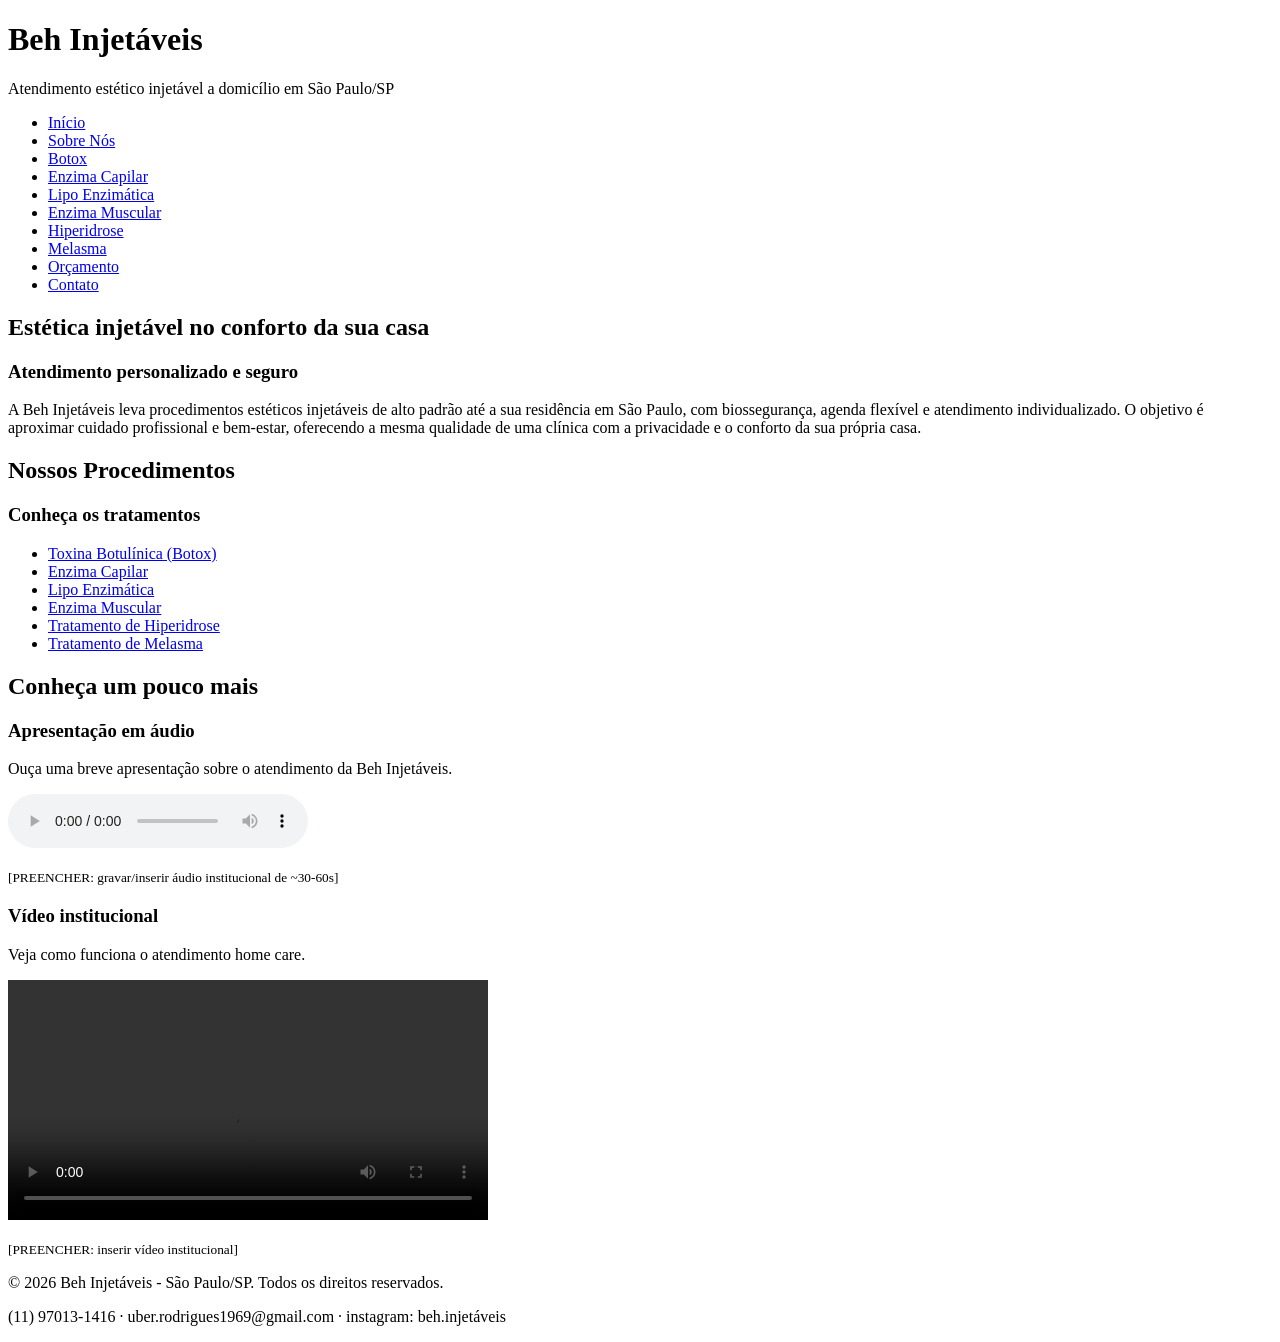
==== index.html @ a162ab9a "contatos, link github e alteração necessaria" ====
<!DOCTYPE html>
<html lang="pt-BR">
<head>
    <meta charset="UTF-8">
    <meta name="viewport" content="width=device-width, initial-scale=1.0">
    <title>Início - Beh Injetáveis</title>
</head>
<body>
    <header>
        <h1>Beh Injetáveis</h1>
        <p>Atendimento estético injetável a domicílio em São Paulo/SP</p>
        <nav aria-label="Navegação principal">
            <ul>
                <li><a href="index.html" aria-current="page">Início</a></li>
                <li><a href="paginas/sobre-nos.html">Sobre Nós</a></li>
                <li><a href="paginas/botox.html">Botox</a></li>
                <li><a href="paginas/enzima-capilar.html">Enzima Capilar</a></li>
                <li><a href="paginas/lipo-enzimatica.html">Lipo Enzimática</a></li>
                <li><a href="paginas/enzima-muscular.html">Enzima Muscular</a></li>
                <li><a href="paginas/hiperidrose.html">Hiperidrose</a></li>
                <li><a href="paginas/melasma.html">Melasma</a></li>
                <li><a href="orcamento.html">Orçamento</a></li>
                <li><a href="contato.html">Contato</a></li>
            </ul>
        </nav>
    </header>

    <main>
        <section>
            <h2>Estética injetável no conforto da sua casa</h2>
            <article>
                <h3>Atendimento personalizado e seguro</h3>
                <p>
                    A Beh Injetáveis leva procedimentos estéticos injetáveis de alto padrão até a sua
                    residência em São Paulo, com biossegurança, agenda flexível e atendimento individualizado.
                    O objetivo é aproximar cuidado profissional e bem-estar, oferecendo a mesma qualidade de
                    uma clínica com a privacidade e o conforto da sua própria casa.
                </p>
            </article>
        </section>

        <section>
            <h2>Nossos Procedimentos</h2>
            <article>
                <h3>Conheça os tratamentos</h3>
                <ul>
                    <li><a href="paginas/botox.html">Toxina Botulínica (Botox)</a></li>
                    <li><a href="paginas/enzima-capilar.html">Enzima Capilar</a></li>
                    <li><a href="paginas/lipo-enzimatica.html">Lipo Enzimática</a></li>
                    <li><a href="paginas/enzima-muscular.html">Enzima Muscular</a></li>
                    <li><a href="paginas/hiperidrose.html">Tratamento de Hiperidrose</a></li>
                    <li><a href="paginas/melasma.html">Tratamento de Melasma</a></li>
                </ul>
            </article>
        </section>

        <section>
            <h2>Conheça um pouco mais</h2>
            <article>
                <h3>Apresentação em áudio</h3>
                <p>Ouça uma breve apresentação sobre o atendimento da Beh Injetáveis.</p>
                <audio controls>
                    <source src="assets/audio/apresentacao.mp3" type="audio/mpeg">
                    Seu navegador não suporta a reprodução de áudio.
                </audio>
                <p><small>[PREENCHER: gravar/inserir áudio institucional de ~30-60s]</small></p>
            </article>

            <article>
                <h3>Vídeo institucional</h3>
                <p>Veja como funciona o atendimento home care.</p>
                <video controls width="480">
                    <source src="assets/video/institucional.mp4" type="video/mp4">
                    Seu navegador não suporta a reprodução de vídeo.
                </video>
                <p><small>[PREENCHER: inserir vídeo institucional]</small></p>
            </article>
        </section>

    </main>

    <footer>
        <p>&copy; 2026 Beh Injetáveis - São Paulo/SP. Todos os direitos reservados.</p>
        <p>(11) 97013-1416 · uber.rodrigues1969@gmail.com · instagram: beh.injetáveis</p>
    </footer>
</body>
</html>
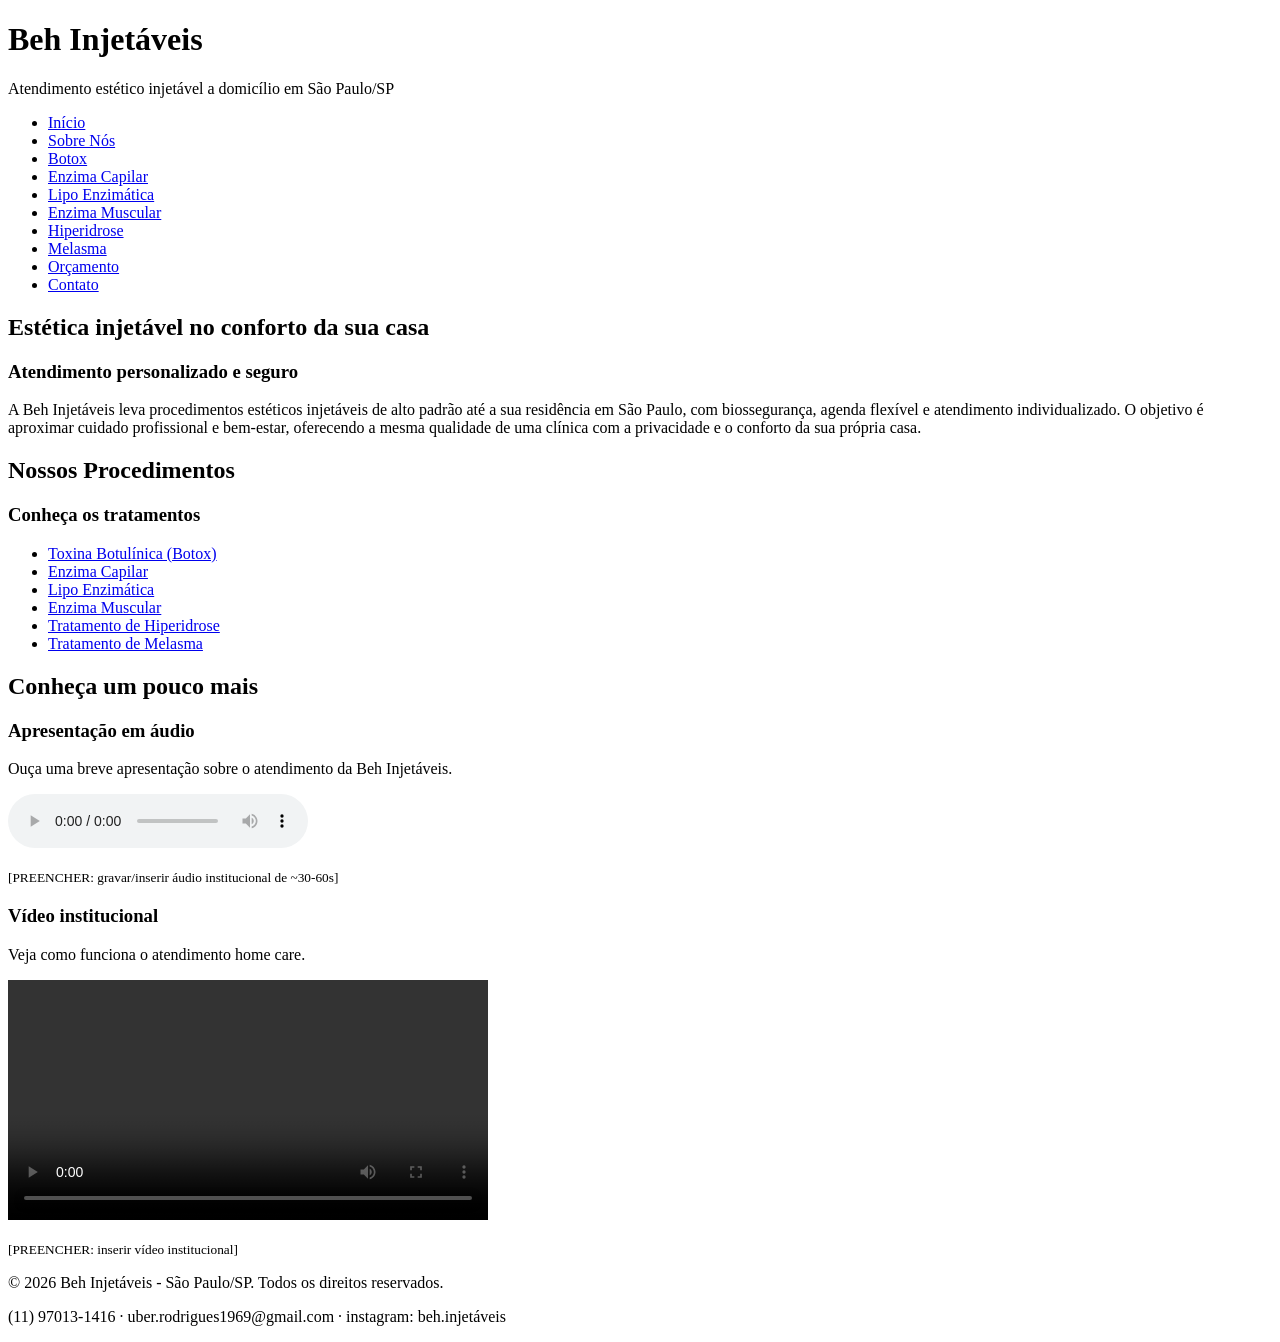
==== commit 57546bc9: "corrige links de contato e orcamento" ====
--- a/index.html
+++ b/index.html
@@ -19,8 +19,8 @@
                 <li><a href="paginas/enzima-muscular.html">Enzima Muscular</a></li>
                 <li><a href="paginas/hiperidrose.html">Hiperidrose</a></li>
                 <li><a href="paginas/melasma.html">Melasma</a></li>
-                <li><a href="orcamento.html">Orçamento</a></li>
-                <li><a href="contato.html">Contato</a></li>
+                <li><a href="paginas/orcamento.html">Orçamento</a></li>
+                <li><a href="paginas/contato.html">Contato</a></li>
             </ul>
         </nav>
     </header>
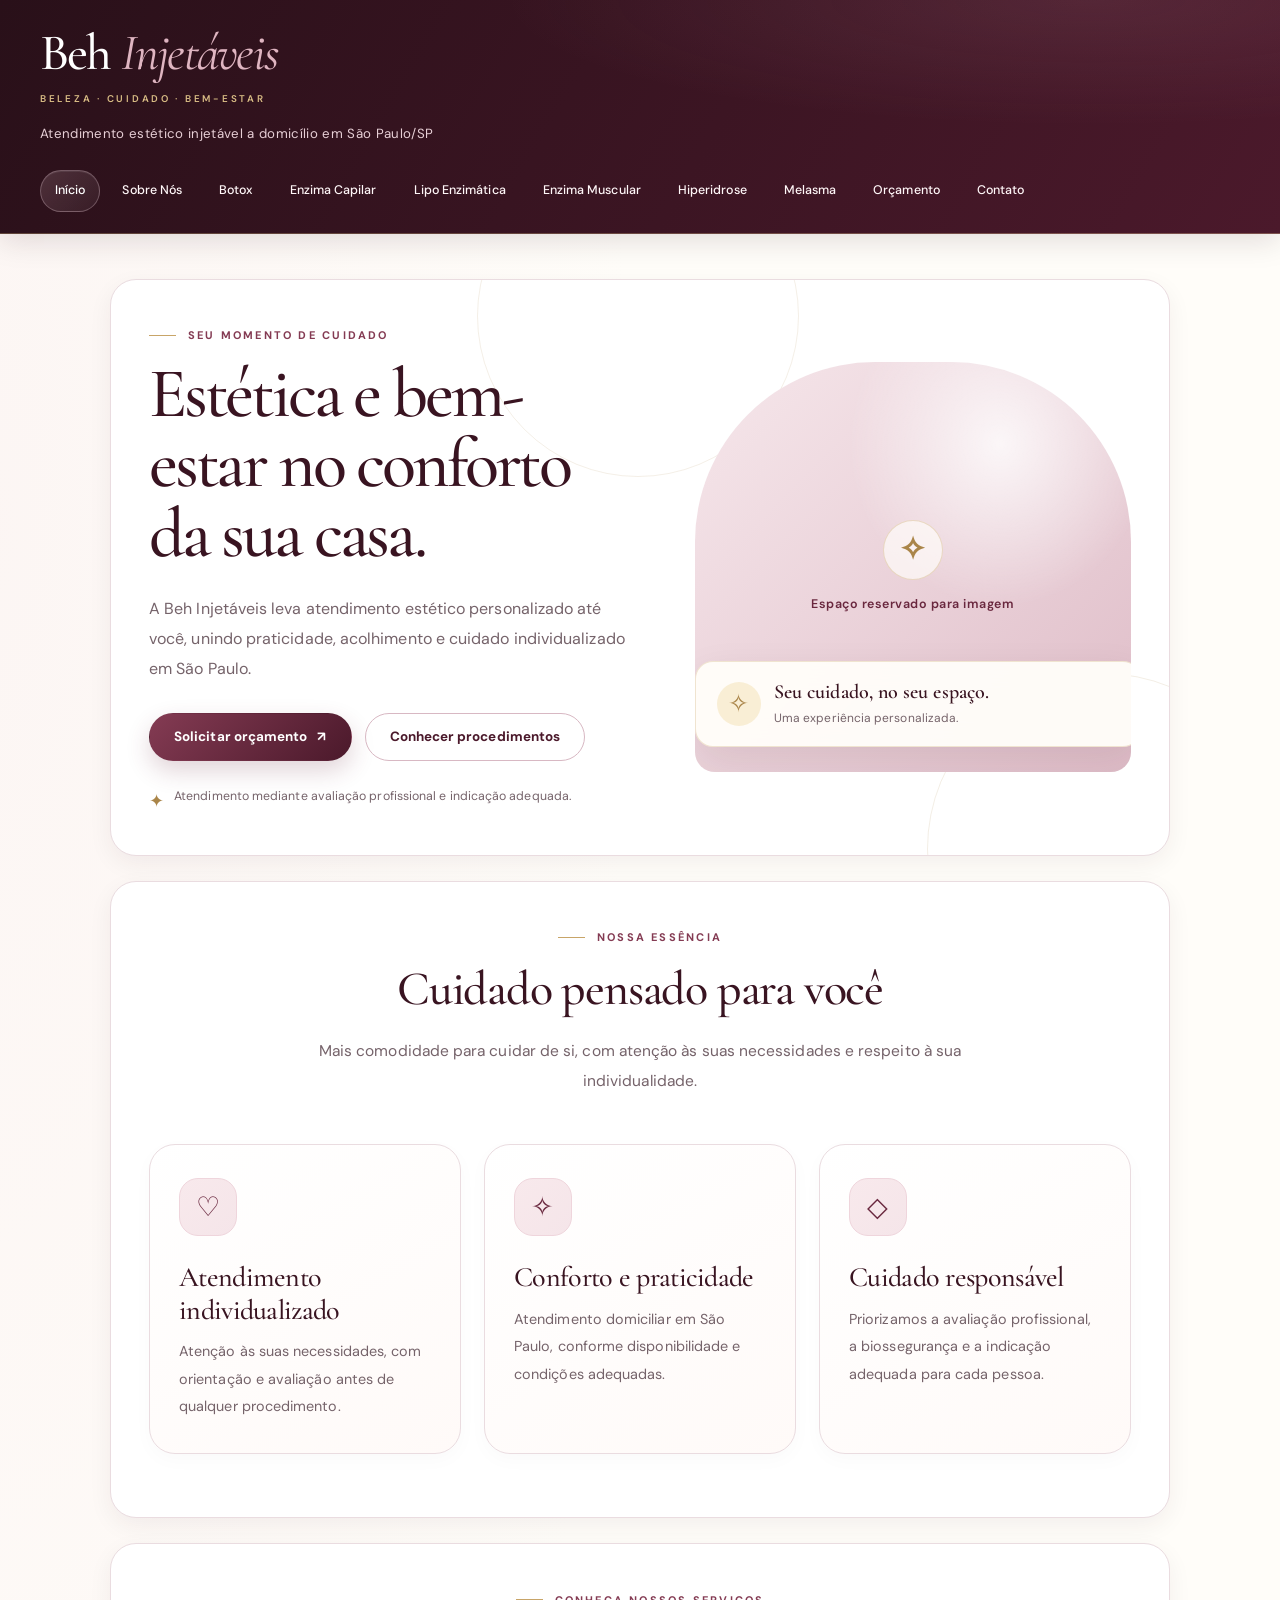
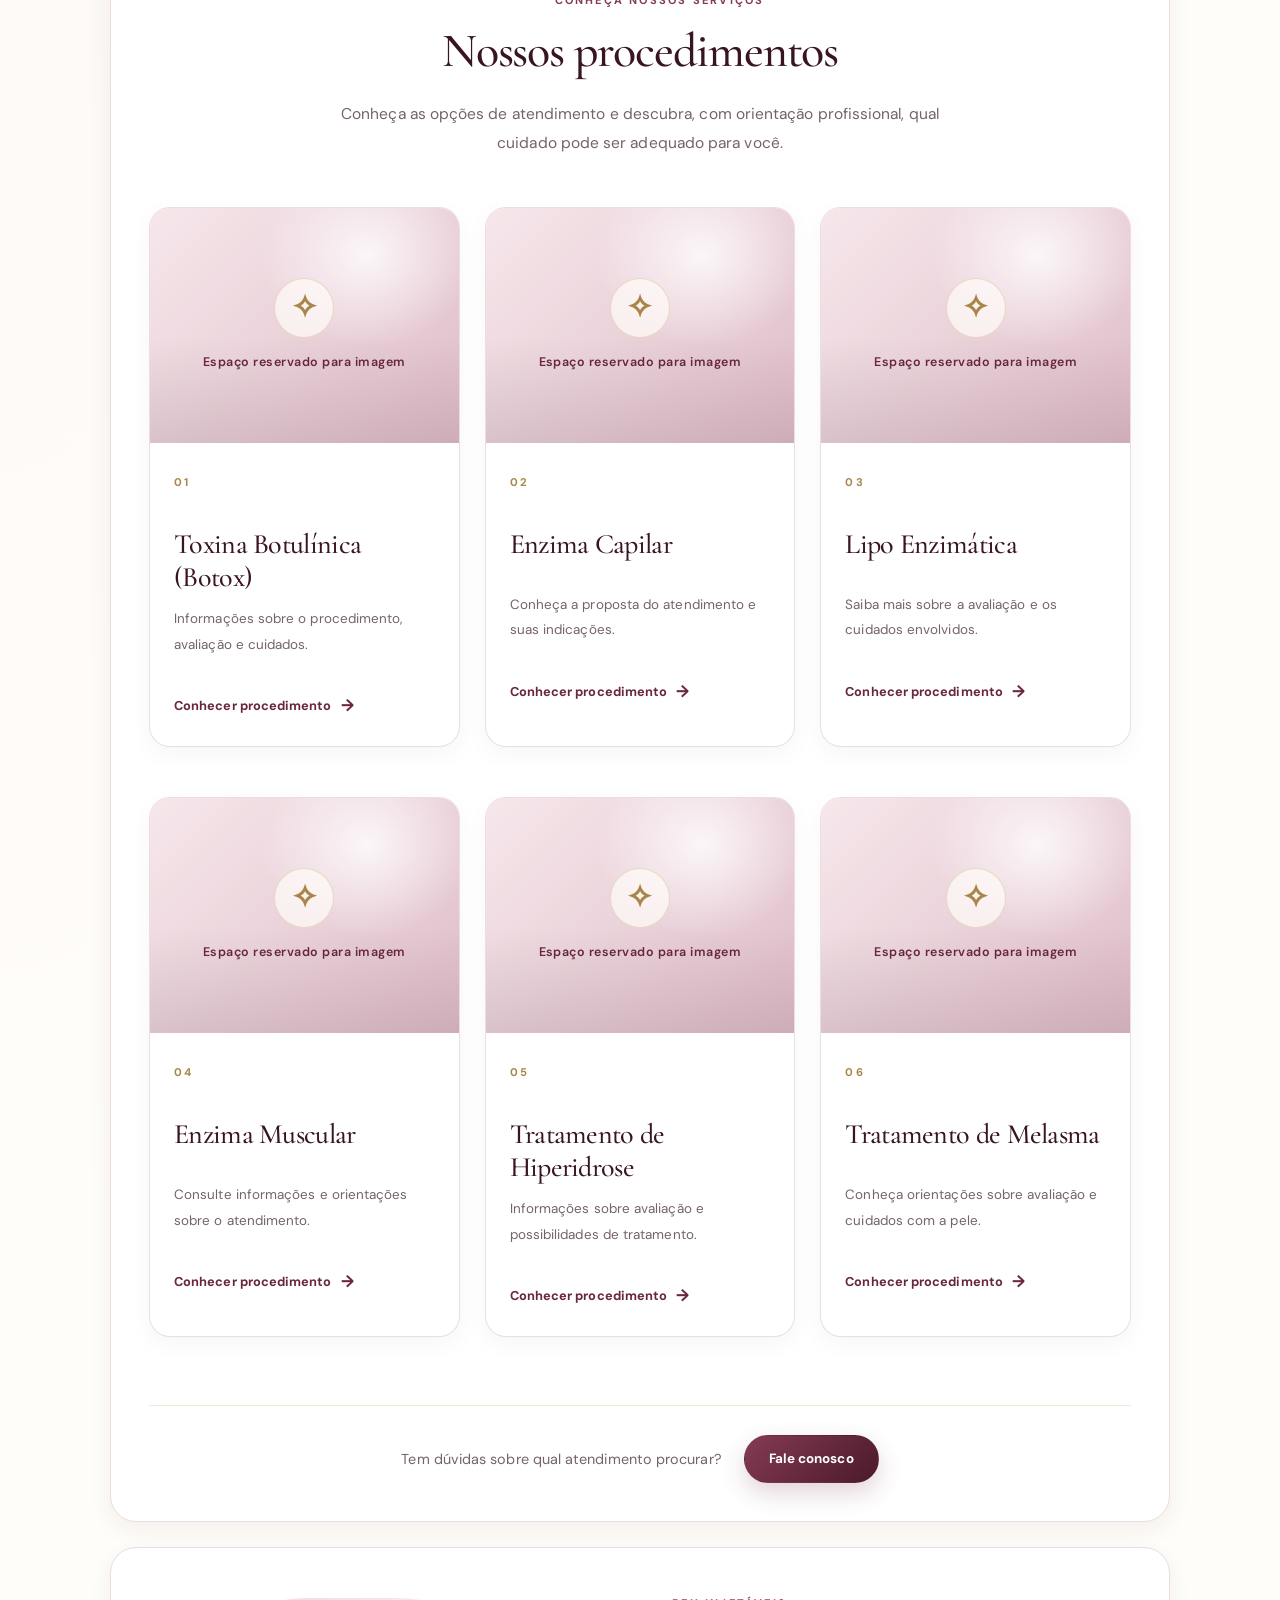
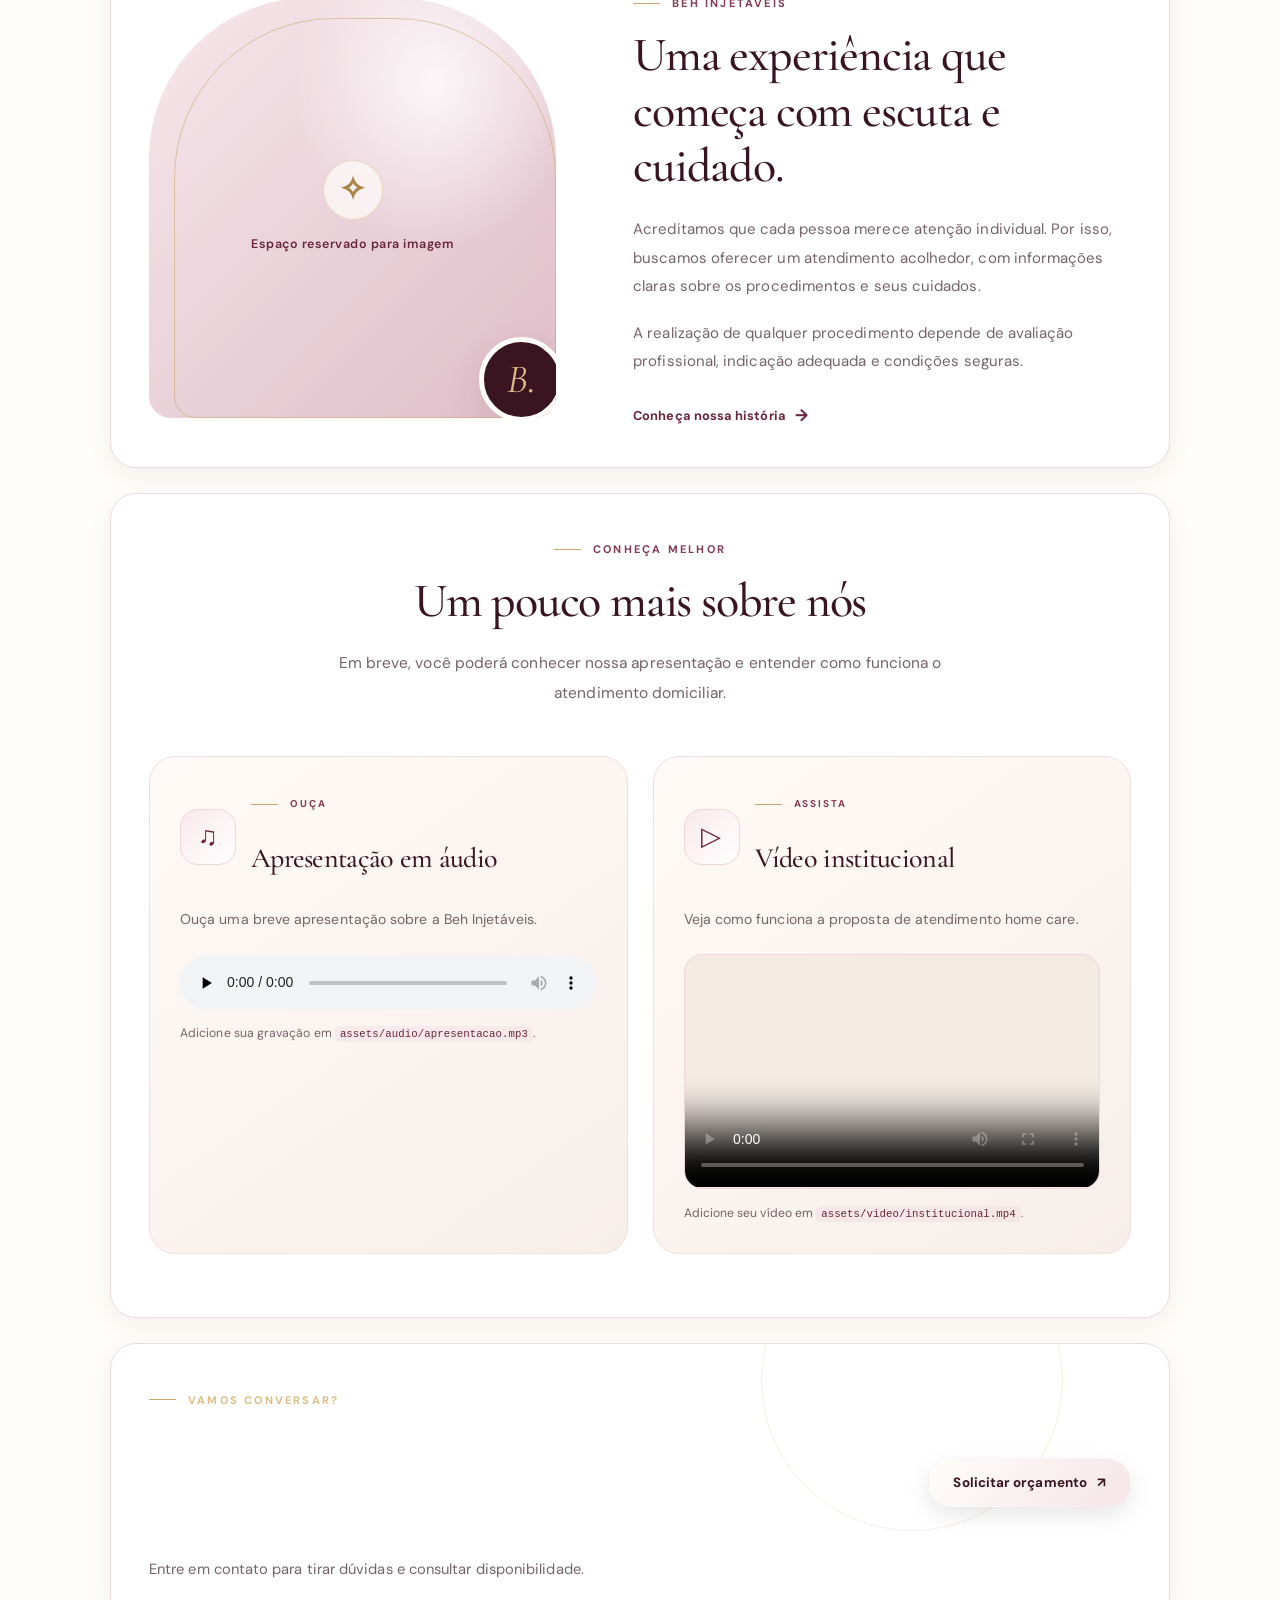
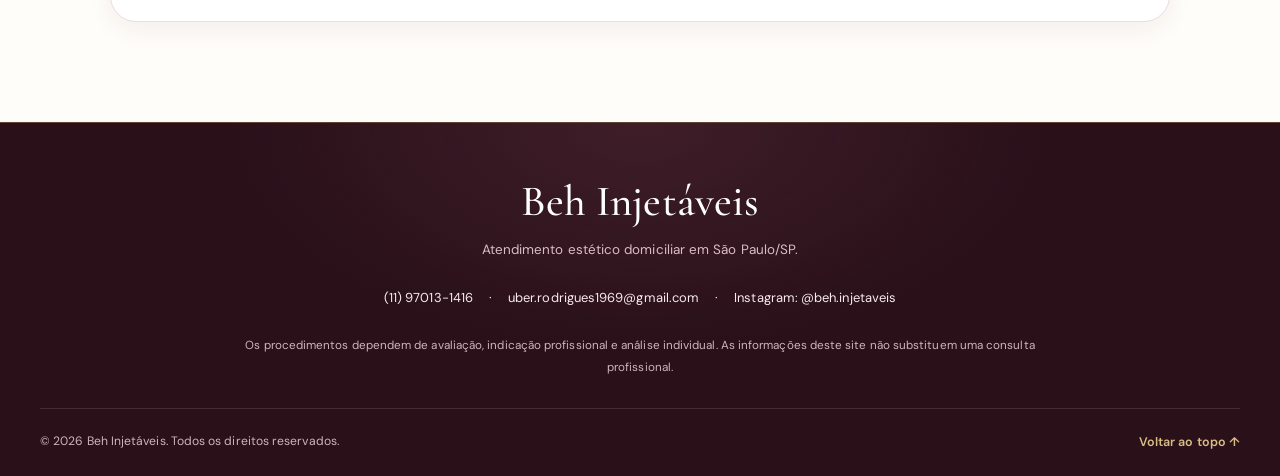
==== commit befceea0: "Atualiza o design e estilização do site" ====
--- a/index.html
+++ b/index.html
@@ -1,87 +1,385 @@
 <!DOCTYPE html>
 <html lang="pt-BR">
+
 <head>
     <meta charset="UTF-8">
     <meta name="viewport" content="width=device-width, initial-scale=1.0">
-    <title>Início - Beh Injetáveis</title>
+    <meta name="theme-color" content="#4c1c2d">
+    <meta name="description"
+        content="Conheça a Beh Injetáveis. Atendimento estético personalizado em domicílio em São Paulo/SP. Consulte os procedimentos e solicite seu orçamento.">
+
+    <title>Início | Beh Injetáveis</title>
+
+    <link rel="stylesheet" href="assets/css/style.css">
+    <script src="assets/js/script.js" defer></script>
 </head>
+
 <body>
-    <header>
-        <h1>Beh Injetáveis</h1>
-        <p>Atendimento estético injetável a domicílio em São Paulo/SP</p>
-        <nav aria-label="Navegação principal">
-            <ul>
-                <li><a href="index.html" aria-current="page">Início</a></li>
-                <li><a href="paginas/sobre-nos.html">Sobre Nós</a></li>
-                <li><a href="paginas/botox.html">Botox</a></li>
-                <li><a href="paginas/enzima-capilar.html">Enzima Capilar</a></li>
-                <li><a href="paginas/lipo-enzimatica.html">Lipo Enzimática</a></li>
-                <li><a href="paginas/enzima-muscular.html">Enzima Muscular</a></li>
-                <li><a href="paginas/hiperidrose.html">Hiperidrose</a></li>
-                <li><a href="paginas/melasma.html">Melasma</a></li>
-                <li><a href="paginas/orcamento.html">Orçamento</a></li>
-                <li><a href="paginas/contato.html">Contato</a></li>
-            </ul>
-        </nav>
-    </header>
-
-    <main>
-        <section>
-            <h2>Estética injetável no conforto da sua casa</h2>
-            <article>
-                <h3>Atendimento personalizado e seguro</h3>
-                <p>
-                    A Beh Injetáveis leva procedimentos estéticos injetáveis de alto padrão até a sua
-                    residência em São Paulo, com biossegurança, agenda flexível e atendimento individualizado.
-                    O objetivo é aproximar cuidado profissional e bem-estar, oferecendo a mesma qualidade de
-                    uma clínica com a privacidade e o conforto da sua própria casa.
-                </p>
-            </article>
-        </section>
-
-        <section>
-            <h2>Nossos Procedimentos</h2>
-            <article>
-                <h3>Conheça os tratamentos</h3>
+    <header class="site-header">
+        <div class="header-content">
+            <a class="brand" href="index.html" aria-label="Beh Injetáveis - Página inicial">
+                <span class="brand-name">Beh <span>Injetáveis</span></span>
+                <span class="brand-subtitle">BELEZA · CUIDADO · BEM-ESTAR</span>
+            </a>
+
+            <p class="header-description">
+                Atendimento estético injetável a domicílio em São Paulo/SP
+            </p>
+
+            <button class="menu-toggle" type="button" aria-expanded="false" aria-controls="main-navigation">
+                <span class="menu-icon" aria-hidden="true">☰</span>
+                <span class="menu-label">Menu</span>
+            </button>
+
+            <nav id="main-navigation" aria-label="Navegação principal">
                 <ul>
-                    <li><a href="paginas/botox.html">Toxina Botulínica (Botox)</a></li>
+                    <li><a href="index.html" aria-current="page">Início</a></li>
+                    <li><a href="paginas/sobre-nos.html">Sobre Nós</a></li>
+                    <li><a href="paginas/botox.html">Botox</a></li>
                     <li><a href="paginas/enzima-capilar.html">Enzima Capilar</a></li>
                     <li><a href="paginas/lipo-enzimatica.html">Lipo Enzimática</a></li>
                     <li><a href="paginas/enzima-muscular.html">Enzima Muscular</a></li>
-                    <li><a href="paginas/hiperidrose.html">Tratamento de Hiperidrose</a></li>
-                    <li><a href="paginas/melasma.html">Tratamento de Melasma</a></li>
+                    <li><a href="paginas/hiperidrose.html">Hiperidrose</a></li>
+                    <li><a href="paginas/melasma.html">Melasma</a></li>
+                    <li><a href="paginas/orcamento.html">Orçamento</a></li>
+                    <li><a href="paginas/contato.html">Contato</a></li>
                 </ul>
-            </article>
-        </section>
-
-        <section>
-            <h2>Conheça um pouco mais</h2>
-            <article>
-                <h3>Apresentação em áudio</h3>
-                <p>Ouça uma breve apresentação sobre o atendimento da Beh Injetáveis.</p>
-                <audio controls>
-                    <source src="assets/audio/apresentacao.mp3" type="audio/mpeg">
-                    Seu navegador não suporta a reprodução de áudio.
-                </audio>
-                <p><small>[PREENCHER: gravar/inserir áudio institucional de ~30-60s]</small></p>
-            </article>
-
-            <article>
-                <h3>Vídeo institucional</h3>
-                <p>Veja como funciona o atendimento home care.</p>
-                <video controls width="480">
-                    <source src="assets/video/institucional.mp4" type="video/mp4">
-                    Seu navegador não suporta a reprodução de vídeo.
-                </video>
-                <p><small>[PREENCHER: inserir vídeo institucional]</small></p>
-            </article>
-        </section>
-
+            </nav>
+        </div>
+    </header>
+
+    <main>
+        <!-- HERO: apresentação principal -->
+        <section class="hero">
+            <div class="hero-content">
+                <span class="eyebrow">SEU MOMENTO DE CUIDADO</span>
+
+                <h1>Estética e bem-estar no conforto da sua casa.</h1>
+
+                <p class="hero-description">
+                    A Beh Injetáveis leva atendimento estético personalizado
+                    até você, unindo praticidade, acolhimento e cuidado
+                    individualizado em São Paulo.
+                </p>
+
+                <div class="hero-actions">
+                    <a class="button button-primary" href="paginas/orcamento.html">
+                        Solicitar orçamento <span aria-hidden="true">↗</span>
+                    </a>
+
+                    <a class="button button-outline" href="#procedimentos">
+                        Conhecer procedimentos
+                    </a>
+                </div>
+
+                <div class="hero-note">
+                    <span class="note-symbol" aria-hidden="true">✦</span>
+                    Atendimento mediante avaliação profissional e indicação adequada.
+                </div>
+            </div>
+
+            <div class="hero-visual">
+                <!-- ESPAÇO PARA IMAGEM PRINCIPAL
+                     Coloque sua foto em assets/img/hero.jpg -->
+                <img src="assets/img/hero.jpg" alt="Ambiente de estética elegante e acolhedor" class="hero-image"
+                    data-placeholder="true">
+
+                <div class="image-caption">
+                    <span class="caption-icon" aria-hidden="true">✧</span>
+                    <div>
+                        <strong>Seu cuidado, no seu espaço.</strong>
+                        <span>Uma experiência personalizada.</span>
+                    </div>
+                </div>
+            </div>
+        </section>
+
+        <!-- DIFERENCIAIS -->
+        <section class="intro-section">
+            <div class="section-heading">
+                <span class="eyebrow">NOSSA ESSÊNCIA</span>
+                <h2>Cuidado pensado para você</h2>
+                <p>
+                    Mais comodidade para cuidar de si, com atenção às suas
+                    necessidades e respeito à sua individualidade.
+                </p>
+            </div>
+
+            <div class="features-grid">
+                <article class="feature-card">
+                    <span class="feature-icon" aria-hidden="true">♡</span>
+                    <h3>Atendimento individualizado</h3>
+                    <p>
+                        Atenção às suas necessidades, com orientação
+                        e avaliação antes de qualquer procedimento.
+                    </p>
+                </article>
+
+                <article class="feature-card">
+                    <span class="feature-icon" aria-hidden="true">✧</span>
+                    <h3>Conforto e praticidade</h3>
+                    <p>
+                        Atendimento domiciliar em São Paulo, conforme
+                        disponibilidade e condições adequadas.
+                    </p>
+                </article>
+
+                <article class="feature-card">
+                    <span class="feature-icon" aria-hidden="true">◇</span>
+                    <h3>Cuidado responsável</h3>
+                    <p>
+                        Priorizamos a avaliação profissional, a biossegurança
+                        e a indicação adequada para cada pessoa.
+                    </p>
+                </article>
+            </div>
+        </section>
+
+        <!-- PROCEDIMENTOS -->
+        <section class="procedures-section" id="procedimentos">
+            <div class="section-heading">
+                <span class="eyebrow">CONHEÇA NOSSOS SERVIÇOS</span>
+                <h2>Nossos procedimentos</h2>
+                <p>
+                    Conheça as opções de atendimento e descubra, com orientação
+                    profissional, qual cuidado pode ser adequado para você.
+                </p>
+            </div>
+
+            <div class="procedures-grid">
+                <article class="procedure-card">
+                    <a class="procedure-image-link" href="paginas/botox.html"
+                        aria-label="Saiba mais sobre toxina botulínica">
+                        <img src="assets/img/botox.jpg" alt="Imagem ilustrativa do procedimento de toxina botulínica"
+                            loading="lazy" data-placeholder="true">
+                    </a>
+                    <div class="procedure-info">
+                        <span class="procedure-number">01</span>
+                        <h3>Toxina Botulínica (Botox)</h3>
+                        <p>Informações sobre o procedimento, avaliação e cuidados.</p>
+                        <a class="text-link" href="paginas/botox.html">
+                            Conhecer procedimento <span aria-hidden="true">→</span>
+                        </a>
+                    </div>
+                </article>
+
+                <article class="procedure-card">
+                    <a class="procedure-image-link" href="paginas/enzima-capilar.html"
+                        aria-label="Saiba mais sobre enzima capilar">
+                        <img src="assets/img/enzima-capilar.jpg" alt="Imagem ilustrativa de cuidado capilar"
+                            loading="lazy" data-placeholder="true">
+                    </a>
+                    <div class="procedure-info">
+                        <span class="procedure-number">02</span>
+                        <h3>Enzima Capilar</h3>
+                        <p>Conheça a proposta do atendimento e suas indicações.</p>
+                        <a class="text-link" href="paginas/enzima-capilar.html">
+                            Conhecer procedimento <span aria-hidden="true">→</span>
+                        </a>
+                    </div>
+                </article>
+
+                <article class="procedure-card">
+                    <a class="procedure-image-link" href="paginas/lipo-enzimatica.html"
+                        aria-label="Saiba mais sobre lipo enzimática">
+                        <img src="assets/img/lipo-enzimatica.jpg" alt="Imagem ilustrativa de atendimento estético"
+                            loading="lazy" data-placeholder="true">
+                    </a>
+                    <div class="procedure-info">
+                        <span class="procedure-number">03</span>
+                        <h3>Lipo Enzimática</h3>
+                        <p>Saiba mais sobre a avaliação e os cuidados envolvidos.</p>
+                        <a class="text-link" href="paginas/lipo-enzimatica.html">
+                            Conhecer procedimento <span aria-hidden="true">→</span>
+                        </a>
+                    </div>
+                </article>
+
+                <article class="procedure-card">
+                    <a class="procedure-image-link" href="paginas/enzima-muscular.html"
+                        aria-label="Saiba mais sobre enzima muscular">
+                        <img src="assets/img/enzima-muscular.jpg" alt="Imagem ilustrativa de cuidado corporal"
+                            loading="lazy" data-placeholder="true">
+                    </a>
+                    <div class="procedure-info">
+                        <span class="procedure-number">04</span>
+                        <h3>Enzima Muscular</h3>
+                        <p>Consulte informações e orientações sobre o atendimento.</p>
+                        <a class="text-link" href="paginas/enzima-muscular.html">
+                            Conhecer procedimento <span aria-hidden="true">→</span>
+                        </a>
+                    </div>
+                </article>
+
+                <article class="procedure-card">
+                    <a class="procedure-image-link" href="paginas/hiperidrose.html"
+                        aria-label="Saiba mais sobre hiperidrose">
+                        <img src="assets/img/hiperidrose.jpg" alt="Imagem ilustrativa de cuidado especializado"
+                            loading="lazy" data-placeholder="true">
+                    </a>
+                    <div class="procedure-info">
+                        <span class="procedure-number">05</span>
+                        <h3>Tratamento de Hiperidrose</h3>
+                        <p>Informações sobre avaliação e possibilidades de tratamento.</p>
+                        <a class="text-link" href="paginas/hiperidrose.html">
+                            Conhecer procedimento <span aria-hidden="true">→</span>
+                        </a>
+                    </div>
+                </article>
+
+                <article class="procedure-card">
+                    <a class="procedure-image-link" href="paginas/melasma.html" aria-label="Saiba mais sobre melasma">
+                        <img src="assets/img/melasma.jpg" alt="Imagem ilustrativa de cuidados com a pele" loading="lazy"
+                            data-placeholder="true">
+                    </a>
+                    <div class="procedure-info">
+                        <span class="procedure-number">06</span>
+                        <h3>Tratamento de Melasma</h3>
+                        <p>Conheça orientações sobre avaliação e cuidados com a pele.</p>
+                        <a class="text-link" href="paginas/melasma.html">
+                            Conhecer procedimento <span aria-hidden="true">→</span>
+                        </a>
+                    </div>
+                </article>
+            </div>
+
+            <div class="section-cta">
+                <p>Tem dúvidas sobre qual atendimento procurar?</p>
+                <a class="button button-primary" href="paginas/contato.html">
+                    Fale conosco
+                </a>
+            </div>
+        </section>
+
+        <!-- SOBRE A EXPERIÊNCIA -->
+        <section class="experience-section">
+            <div class="experience-visual">
+                <!-- ESPAÇO PARA SEGUNDA IMAGEM
+                     Coloque sua foto em assets/img/atendimento.jpg -->
+                <img src="assets/img/atendimento.jpg" alt="Imagem ilustrativa de atendimento estético acolhedor"
+                    loading="lazy" data-placeholder="true">
+                <span class="visual-decoration" aria-hidden="true">B.</span>
+            </div>
+
+            <div class="experience-content">
+                <span class="eyebrow">BEH INJETÁVEIS</span>
+                <h2>Uma experiência que começa com escuta e cuidado.</h2>
+                <p>
+                    Acreditamos que cada pessoa merece atenção individual.
+                    Por isso, buscamos oferecer um atendimento acolhedor,
+                    com informações claras sobre os procedimentos e seus cuidados.
+                </p>
+                <p>
+                    A realização de qualquer procedimento depende de avaliação
+                    profissional, indicação adequada e condições seguras.
+                </p>
+                <a class="text-link" href="paginas/sobre-nos.html">
+                    Conheça nossa história <span aria-hidden="true">→</span>
+                </a>
+            </div>
+        </section>
+
+        <!-- ÁUDIO E VÍDEO -->
+        <section class="media-section">
+            <div class="section-heading">
+                <span class="eyebrow">CONHEÇA MELHOR</span>
+                <h2>Um pouco mais sobre nós</h2>
+                <p>
+                    Em breve, você poderá conhecer nossa apresentação
+                    e entender como funciona o atendimento domiciliar.
+                </p>
+            </div>
+
+            <div class="media-grid">
+                <article class="media-card">
+                    <div class="media-card-heading">
+                        <span class="media-icon" aria-hidden="true">♫</span>
+                        <div>
+                            <span class="eyebrow">OUÇA</span>
+                            <h3>Apresentação em áudio</h3>
+                        </div>
+                    </div>
+
+                    <p>Ouça uma breve apresentação sobre a Beh Injetáveis.</p>
+
+                    <audio controls preload="none">
+                        <source src="assets/audio/apresentacao.mp3" type="audio/mpeg">
+                        Seu navegador não suporta a reprodução de áudio.
+                    </audio>
+
+                    <small>
+                        Adicione sua gravação em
+                        <code>assets/audio/apresentacao.mp3</code>.
+                    </small>
+                </article>
+
+                <article class="media-card">
+                    <div class="media-card-heading">
+                        <span class="media-icon" aria-hidden="true">▷</span>
+                        <div>
+                            <span class="eyebrow">ASSISTA</span>
+                            <h3>Vídeo institucional</h3>
+                        </div>
+                    </div>
+
+                    <p>Veja como funciona a proposta de atendimento home care.</p>
+
+                    <video controls preload="metadata" poster="assets/img/video-capa.jpg">
+                        <source src="assets/video/institucional.mp4" type="video/mp4">
+                        Seu navegador não suporta a reprodução de vídeo.
+                    </video>
+
+                    <small>
+                        Adicione seu vídeo em
+                        <code>assets/video/institucional.mp4</code>.
+                    </small>
+                </article>
+            </div>
+        </section>
+
+        <!-- CHAMADA FINAL -->
+        <section class="contact-banner">
+            <div>
+                <span class="eyebrow">VAMOS CONVERSAR?</span>
+                <h2>Seu cuidado começa com uma boa orientação.</h2>
+                <p>Entre em contato para tirar dúvidas e consultar disponibilidade.</p>
+            </div>
+            <a class="button button-light" href="paginas/orcamento.html">
+                Solicitar orçamento <span aria-hidden="true">↗</span>
+            </a>
+        </section>
     </main>
 
-    <footer>
-        <p>&copy; 2026 Beh Injetáveis - São Paulo/SP. Todos os direitos reservados.</p>
-        <p>(11) 97013-1416 · uber.rodrigues1969@gmail.com · instagram: beh.injetáveis</p>
+    <footer class="site-footer">
+        <div class="footer-content">
+            <a class="footer-brand" href="index.html">Beh Injetáveis</a>
+            <p>Atendimento estético domiciliar em São Paulo/SP.</p>
+
+            <div class="footer-contact">
+                <a href="tel:+5511970131416">(11) 97013-1416</a>
+                <span aria-hidden="true">·</span>
+                <a href="mailto:uber.rodrigues1969@gmail.com">
+                    uber.rodrigues1969@gmail.com
+                </a>
+                <span aria-hidden="true">·</span>
+                <a href="https://www.instagram.com/beh.injetaveis/" target="_blank" rel="noopener noreferrer">
+                    Instagram: @beh.injetaveis
+                </a>
+            </div>
+
+            <p class="footer-disclaimer">
+                Os procedimentos dependem de avaliação, indicação profissional
+                e análise individual. As informações deste site não substituem
+                uma consulta profissional.
+            </p>
+
+            <div class="footer-bottom">
+                <p>&copy; <span data-current-year>2026</span> Beh Injetáveis.
+                    Todos os direitos reservados.</p>
+                <a href="#topo" data-back-to-top>Voltar ao topo ↑</a>
+            </div>
+        </div>
     </footer>
 </body>
-</html>
+
+</html>
--- a/assets/css/style.css
+++ b/assets/css/style.css
@@ -0,0 +1,2184 @@
+
+/* ============================================================
+   BEH INJETÁVEIS — LUXURY BEAUTY EXPERIENCE
+   Identidade visual premium | Vinho, champagne, rosé e marfim
+   Compatível com index.html e páginas dentro de /paginas/
+   ============================================================ */
+
+/* FONTES PREMIUM */
+@import url('https://fonts.googleapis.com/css2?family=Cormorant+Garamond:wght@400;500;600;700&family=DM+Sans:wght@400;500;600;700&display=swap');
+
+/* ============================================================
+   01. VARIÁVEIS E CONFIGURAÇÕES
+   ============================================================ */
+
+:root {
+    --wine-950: #291019;
+    --wine-900: #391421;
+    --wine-800: #4b192b;
+    --wine-700: #69273e;
+    --wine-600: #843b53;
+    --wine-500: #a25d72;
+
+    --rose-100: #f8e9ec;
+    --rose-200: #efd5dc;
+    --rose-300: #dfb5c1;
+    --rose-400: #c990a1;
+
+    --gold-100: #f9eed5;
+    --gold-300: #d9bd85;
+    --gold-400: #c8a568;
+    --gold-500: #aa8549;
+
+    --ivory: #fffdf9;
+    --cream: #faf5f0;
+    --cream-2: #f3eae3;
+    --white: #ffffff;
+
+    --text: #35242a;
+    --text-soft: #75636a;
+    --text-light: #a08c93;
+
+    --border: #eadce0;
+    --border-dark: rgba(255, 255, 255, .13);
+
+    --font-display: 'Cormorant Garamond', Georgia, serif;
+    --font-body: 'DM Sans', 'Segoe UI', Arial, sans-serif;
+
+    --shadow-soft: 0 8px 25px rgba(57, 20, 33, .06);
+    --shadow-card: 0 15px 40px rgba(57, 20, 33, .09);
+    --shadow-hover: 0 24px 55px rgba(57, 20, 33, .15);
+    --shadow-wine: 0 12px 28px rgba(105, 39, 62, .23);
+
+    --radius-sm: 10px;
+    --radius-md: 18px;
+    --radius-lg: 26px;
+    --radius-xl: 34px;
+
+    --container: 1200px;
+
+    --transition: .3s cubic-bezier(.2, .7, .2, 1);
+}
+
+/* ============================================================
+   02. RESET GLOBAL
+   ============================================================ */
+
+* {
+    box-sizing: border-box;
+}
+
+html {
+    scroll-behavior: smooth;
+    scroll-padding-top: 35px;
+    -webkit-text-size-adjust: 100%;
+}
+
+body {
+    min-height: 100vh;
+    margin: 0;
+    overflow-x: hidden;
+
+    color: var(--text);
+    background:
+        radial-gradient(ellipse at 0% 10%, rgba(239, 213, 220, .18), transparent 35%),
+        var(--ivory);
+
+    font-family: var(--font-body);
+    font-size: 15px;
+    line-height: 1.8;
+    font-weight: 400;
+    letter-spacing: .005em;
+
+    -webkit-font-smoothing: antialiased;
+    -moz-osx-font-smoothing: grayscale;
+}
+
+body,
+button,
+input,
+select,
+textarea {
+    font-family: var(--font-body);
+}
+
+img,
+video,
+iframe {
+    max-width: 100%;
+}
+
+img {
+    display: block;
+}
+
+button,
+input,
+select,
+textarea {
+    font-size: inherit;
+}
+
+button {
+    cursor: pointer;
+}
+
+a {
+    color: var(--wine-700);
+    text-decoration: none;
+    transition:
+        color var(--transition),
+        background var(--transition),
+        border-color var(--transition),
+        transform var(--transition),
+        box-shadow var(--transition);
+}
+
+a:hover {
+    color: var(--wine-500);
+}
+
+button:focus-visible,
+a:focus-visible,
+input:focus-visible,
+select:focus-visible,
+textarea:focus-visible {
+    outline: 3px solid var(--gold-400);
+    outline-offset: 4px;
+}
+
+::selection {
+    color: var(--white);
+    background: var(--wine-700);
+}
+
+hr {
+    height: 1px;
+    margin: 28px 0;
+    border: 0;
+    background: linear-gradient(90deg, transparent, var(--rose-300), transparent);
+}
+
+[hidden] {
+    display: none !important;
+}
+
+/* ============================================================
+   03. TIPOGRAFIA
+   ============================================================ */
+
+h1,
+h2,
+h3,
+h4,
+h5,
+h6 {
+    margin-top: 0;
+    color: var(--wine-900);
+    font-family: var(--font-display);
+    font-weight: 500;
+    letter-spacing: -.025em;
+    line-height: 1.16;
+}
+
+h1 {
+    font-size: clamp(2.8rem, 6vw, 5.5rem);
+}
+
+h2 {
+    font-size: clamp(2.2rem, 4.4vw, 3.7rem);
+}
+
+h3 {
+    font-size: clamp(1.45rem, 2.3vw, 2rem);
+}
+
+h4 {
+    font-size: 1.35rem;
+}
+
+p {
+    margin-top: 0;
+}
+
+strong,
+b {
+    color: var(--wine-900);
+    font-weight: 700;
+}
+
+small {
+    font-size: .82rem;
+}
+
+.eyebrow {
+    display: inline-flex;
+    align-items: center;
+    gap: 12px;
+    margin-bottom: 16px;
+
+    color: var(--wine-600);
+    font-family: var(--font-body);
+    font-size: .69rem;
+    font-weight: 700;
+    letter-spacing: .2em;
+    line-height: 1.5;
+    text-transform: uppercase;
+}
+
+.eyebrow::before {
+    width: 27px;
+    height: 1px;
+    background: var(--gold-400);
+    content: "";
+}
+
+.section-heading {
+    max-width: 760px;
+    margin: 0 auto 48px;
+    text-align: center;
+}
+
+.section-heading h2 {
+    margin-bottom: 18px;
+}
+
+.section-heading p {
+    max-width: 650px;
+    margin: 0 auto;
+    color: var(--text-soft);
+    font-size: .97rem;
+    line-height: 1.9;
+}
+
+/* ============================================================
+   04. CABEÇALHO PREMIUM
+   ============================================================ */
+
+.site-header {
+    position: relative;
+    z-index: 100;
+
+    color: var(--white);
+    background:
+        radial-gradient(ellipse at 85% 0%, rgba(201, 144, 161, .13), transparent 38%),
+        linear-gradient(120deg, var(--wine-950), var(--wine-800));
+
+    border-bottom: 1px solid rgba(217, 189, 133, .3);
+    box-shadow: 0 7px 28px rgba(41, 16, 25, .13);
+}
+
+.header-content {
+    width: min(var(--container), calc(100% - 60px));
+    margin: 0 auto;
+    padding: 28px 0 21px;
+}
+
+.brand {
+    display: inline-flex;
+    flex-direction: column;
+    gap: 3px;
+    color: var(--white);
+}
+
+.brand:hover {
+    color: var(--rose-200);
+}
+
+.brand-name {
+    font-family: var(--font-display);
+    font-size: clamp(2.4rem, 4vw, 3.5rem);
+    font-weight: 500;
+    line-height: 1;
+    letter-spacing: -.035em;
+}
+
+.brand-name > span {
+    color: var(--rose-300);
+    font-style: italic;
+    font-weight: 400;
+}
+
+.brand-subtitle {
+    margin-top: 8px;
+    color: var(--gold-300);
+    font-size: .61rem;
+    font-weight: 600;
+    letter-spacing: .28em;
+}
+
+.header-description {
+    margin: 14px 0 24px;
+    color: #e7cfd6;
+    font-size: .83rem;
+    letter-spacing: .025em;
+}
+
+.site-header nav ul {
+    display: flex;
+    flex-wrap: wrap;
+    align-items: center;
+    gap: 7px;
+
+    margin: 0;
+    padding: 0;
+    list-style: none;
+}
+
+.site-header nav li {
+    margin: 0;
+    padding: 0;
+}
+
+.site-header nav a {
+    position: relative;
+    display: inline-flex;
+    align-items: center;
+    justify-content: center;
+
+    min-height: 42px;
+    padding: 9px 14px;
+
+    color: #fff7f8;
+    background: transparent;
+    border: 1px solid transparent;
+    border-radius: 999px;
+
+    font-size: .78rem;
+    font-weight: 500;
+    line-height: 1.35;
+    white-space: nowrap;
+}
+
+.site-header nav a::after {
+    position: absolute;
+    right: 15px;
+    bottom: 5px;
+    left: 15px;
+
+    height: 1px;
+    background: var(--gold-300);
+
+    content: "";
+    transform: scaleX(0);
+    transform-origin: left;
+    transition: transform var(--transition);
+}
+
+.site-header nav a:hover,
+.site-header nav a[aria-current="page"] {
+    color: var(--white);
+    background: rgba(255, 255, 255, .09);
+    border-color: rgba(239, 213, 220, .3);
+}
+
+.site-header nav a:hover::after {
+    transform: scaleX(1);
+}
+
+.site-header nav a[aria-current="page"] {
+    background: linear-gradient(135deg, rgba(223, 181, 193, .19), rgba(255, 255, 255, .05));
+    box-shadow: inset 0 1px rgba(255, 255, 255, .08);
+}
+
+.menu-toggle {
+    display: none;
+    align-items: center;
+    justify-content: center;
+    gap: 9px;
+
+    min-height: 44px;
+    padding: 10px 17px;
+
+    color: var(--white);
+    background: rgba(255, 255, 255, .08);
+    border: 1px solid rgba(239, 213, 220, .28);
+    border-radius: 999px;
+
+    font-size: .84rem;
+    font-weight: 600;
+    transition: background var(--transition);
+}
+
+.menu-toggle:hover {
+    background: rgba(255, 255, 255, .15);
+}
+
+/* ============================================================
+   05. CONTEÚDO PRINCIPAL
+   ============================================================ */
+
+main {
+    width: min(var(--container), calc(100% - 60px));
+    margin: 0 auto;
+    padding: 42px 0 76px;
+}
+
+main > section {
+    margin-bottom: 34px;
+}
+
+main > section:last-child {
+    margin-bottom: 0;
+}
+
+/* ============================================================
+   06. BOTÕES — TODOS OS ESTILOS
+   ============================================================ */
+
+.button,
+button.button,
+input[type="submit"],
+input[type="button"],
+input[type="reset"],
+button[type="submit"],
+form button,
+main button:not(.menu-toggle):not(.back-to-top) {
+    display: inline-flex;
+    align-items: center;
+    justify-content: center;
+    gap: 10px;
+
+    min-height: 48px;
+    padding: 13px 24px;
+
+    color: var(--white);
+    background: linear-gradient(135deg, var(--wine-700), var(--wine-800));
+    border: 1px solid transparent;
+    border-radius: 999px;
+
+    box-shadow: 0 7px 18px rgba(75, 25, 43, .12);
+
+    font-size: .84rem;
+    font-weight: 700;
+    line-height: 1.35;
+    text-align: center;
+    text-decoration: none;
+
+    cursor: pointer;
+    transition:
+        color var(--transition),
+        background var(--transition),
+        border-color var(--transition),
+        transform var(--transition),
+        box-shadow var(--transition);
+}
+
+.button:hover,
+button.button:hover,
+input[type="submit"]:hover,
+input[type="button"]:hover,
+input[type="reset"]:hover,
+button[type="submit"]:hover,
+form button:hover,
+main button:not(.menu-toggle):not(.back-to-top):hover {
+    color: var(--white);
+    background: linear-gradient(135deg, var(--wine-600), var(--wine-900));
+    box-shadow: var(--shadow-wine);
+    transform: translateY(-2px);
+}
+
+.button:active,
+button:active {
+    transform: translateY(0);
+}
+
+.button-primary {
+    color: var(--white);
+    background: linear-gradient(135deg, var(--wine-600), var(--wine-800));
+    box-shadow: 0 10px 25px rgba(105, 39, 62, .2);
+}
+
+.button-primary:hover {
+    color: var(--white);
+    background: linear-gradient(135deg, var(--wine-500), var(--wine-700));
+}
+
+.button-outline {
+    color: var(--wine-800);
+    background: rgba(255, 255, 255, .65);
+    border-color: #d8b8c3;
+    box-shadow: none;
+}
+
+.button-outline:hover {
+    color: var(--wine-900);
+    background: var(--white);
+    border-color: var(--gold-400);
+    box-shadow: var(--shadow-soft);
+}
+
+.button-light {
+    color: var(--wine-900);
+    background: linear-gradient(135deg, #fffdf9, #f5e5e8);
+    box-shadow: 0 8px 24px rgba(0, 0, 0, .1);
+}
+
+.button-light:hover {
+    color: var(--wine-900);
+    background: var(--white);
+}
+
+.button:disabled,
+button:disabled,
+input:disabled {
+    opacity: .55;
+    cursor: not-allowed;
+    transform: none;
+}
+
+/* Botões antigos feitos como links */
+main a:not([class]),
+main article a:not([class]),
+main li a:not([class]) {
+    color: var(--wine-700);
+    font-weight: 600;
+    text-decoration-color: rgba(132, 59, 83, .3);
+    text-underline-offset: 4px;
+}
+
+main a:not([class]):hover,
+main article a:not([class]):hover,
+main li a:not([class]):hover {
+    color: var(--wine-500);
+    text-decoration: underline;
+}
+
+/* ============================================================
+   07. HERO / CAPA PRINCIPAL
+   ============================================================ */
+
+.hero {
+    position: relative;
+    isolation: isolate;
+
+    display: grid;
+    grid-template-columns: 1.05fr .95fr;
+    align-items: center;
+    gap: clamp(35px, 5vw, 76px);
+
+    min-height: 560px;
+    padding: clamp(35px, 5vw, 68px);
+
+    overflow: hidden;
+
+    background:
+        radial-gradient(ellipse at 90% 5%, rgba(223, 181, 193, .4), transparent 32%),
+        radial-gradient(ellipse at 0% 100%, rgba(217, 189, 133, .13), transparent 38%),
+        linear-gradient(135deg, #fffdfb, #f8ecef);
+
+    border: 1px solid rgba(200, 165, 104, .27);
+    border-radius: var(--radius-xl);
+    box-shadow: var(--shadow-soft);
+}
+
+.hero::before {
+    position: absolute;
+    top: -125px;
+    right: 35%;
+    z-index: -1;
+
+    width: 320px;
+    height: 320px;
+
+    border: 1px solid rgba(169, 133, 73, .13);
+    border-radius: 50%;
+
+    content: "";
+}
+
+.hero::after {
+    position: absolute;
+    right: -110px;
+    bottom: -170px;
+    z-index: -1;
+
+    width: 350px;
+    height: 350px;
+
+    border: 1px solid rgba(169, 133, 73, .14);
+    border-radius: 50%;
+
+    content: "";
+}
+
+.hero-content {
+    position: relative;
+    z-index: 1;
+}
+
+.hero h1 {
+    max-width: 660px;
+    margin: 0 0 25px;
+    color: var(--wine-900);
+    font-size: clamp(3rem, 5.5vw, 5.4rem);
+    font-weight: 500;
+    line-height: .99;
+    letter-spacing: -.045em;
+}
+
+.hero-description {
+    max-width: 560px;
+    margin-bottom: 28px;
+    color: #6f5962;
+    font-size: 1rem;
+    line-height: 1.95;
+}
+
+.hero-actions {
+    display: flex;
+    flex-wrap: wrap;
+    align-items: center;
+    gap: 13px;
+    margin-bottom: 25px;
+}
+
+.hero-note {
+    display: flex;
+    align-items: flex-start;
+    gap: 10px;
+    max-width: 480px;
+    color: var(--text-soft);
+    font-size: .77rem;
+    line-height: 1.7;
+}
+
+.note-symbol {
+    color: var(--gold-500);
+    font-size: 1.15rem;
+}
+
+.hero-visual {
+    position: relative;
+    min-width: 0;
+    min-height: 410px;
+    padding: 8px;
+}
+
+.hero-image {
+    width: 100%;
+    height: 420px;
+    min-height: 0;
+    object-fit: cover;
+
+    background: linear-gradient(145deg, #f5e5e9, #dfbdc8);
+    border: 1px solid rgba(200, 165, 104, .3);
+    border-radius: 180px 180px 20px 20px;
+
+    box-shadow: 0 20px 55px rgba(75, 25, 43, .12);
+}
+
+.image-caption {
+    position: absolute;
+    right: -10px;
+    bottom: 25px;
+    left: 0;
+
+    display: flex;
+    align-items: center;
+    gap: 13px;
+
+    padding: 17px 21px;
+
+    background: rgba(255, 253, 249, .96);
+    border: 1px solid rgba(200, 165, 104, .28);
+    border-radius: var(--radius-md);
+    box-shadow: var(--shadow-card);
+    backdrop-filter: blur(12px);
+}
+
+.caption-icon {
+    display: grid;
+    flex-shrink: 0;
+    place-items: center;
+
+    width: 44px;
+    height: 44px;
+
+    color: var(--gold-500);
+    background: var(--gold-100);
+    border-radius: 50%;
+
+    font-size: 1.55rem;
+}
+
+.image-caption strong {
+    display: block;
+    color: var(--wine-900);
+    font-family: var(--font-display);
+    font-size: 1.25rem;
+    font-weight: 600;
+    line-height: 1.3;
+}
+
+.image-caption div > span {
+    display: block;
+    margin-top: 3px;
+    color: var(--text-soft);
+    font-size: .75rem;
+}
+
+/* ============================================================
+   08. DIFERENCIAIS
+   ============================================================ */
+
+.intro-section {
+    padding: 70px 0 65px;
+}
+
+.features-grid {
+    display: grid;
+    grid-template-columns: repeat(3, minmax(0, 1fr));
+    gap: 23px;
+}
+
+.feature-card {
+    position: relative;
+    overflow: hidden;
+    padding: 33px 29px;
+
+    background: linear-gradient(150deg, var(--white), #fffaf8);
+    border: 1px solid var(--border);
+    border-radius: var(--radius-lg);
+    box-shadow: 0 6px 20px rgba(57, 20, 33, .025);
+
+    transition:
+        transform var(--transition),
+        box-shadow var(--transition),
+        border-color var(--transition);
+}
+
+.feature-card::before {
+    position: absolute;
+    top: 0;
+    right: 0;
+    left: 0;
+
+    height: 3px;
+
+    background: linear-gradient(90deg, var(--wine-700), var(--gold-300));
+    content: "";
+    transform: scaleX(0);
+    transform-origin: left;
+    transition: transform var(--transition);
+}
+
+.feature-card:hover {
+    border-color: var(--rose-300);
+    box-shadow: var(--shadow-card);
+    transform: translateY(-6px);
+}
+
+.feature-card:hover::before {
+    transform: scaleX(1);
+}
+
+.feature-icon {
+    display: grid;
+    place-items: center;
+
+    width: 58px;
+    height: 58px;
+    margin-bottom: 23px;
+
+    color: var(--wine-700);
+    background: linear-gradient(135deg, var(--rose-100), #f5e5e9);
+    border: 1px solid var(--rose-200);
+    border-radius: 19px;
+
+    font-size: 1.7rem;
+}
+
+.feature-card h3 {
+    margin-bottom: 12px;
+    font-size: 1.65rem;
+}
+
+.feature-card p {
+    margin: 0;
+    color: var(--text-soft);
+    font-size: .9rem;
+    line-height: 1.9;
+}
+
+/* ============================================================
+   09. PROCEDIMENTOS
+   ============================================================ */
+
+.procedures-section {
+    position: relative;
+    padding: clamp(30px, 5vw, 66px);
+
+    background:
+        radial-gradient(ellipse at 100% 0%, rgba(223, 181, 193, .22), transparent 30%),
+        linear-gradient(140deg, #faf3ef, #f6eeeb);
+
+    border: 1px solid #eddfdc;
+    border-radius: var(--radius-xl);
+}
+
+.procedures-grid {
+    display: grid;
+    grid-template-columns: repeat(3, minmax(0, 1fr));
+    gap: 25px;
+}
+
+.procedure-card {
+    min-width: 0;
+    overflow: hidden;
+
+    background: var(--white);
+    border: 1px solid rgba(234, 220, 224, .95);
+    border-radius: 21px;
+    box-shadow: 0 7px 24px rgba(57, 20, 33, .04);
+
+    transition:
+        transform var(--transition),
+        box-shadow var(--transition),
+        border-color var(--transition);
+}
+
+.procedure-card:hover {
+    border-color: var(--rose-300);
+    box-shadow: var(--shadow-hover);
+    transform: translateY(-7px);
+}
+
+.procedure-image-link {
+    position: relative;
+    display: block;
+    overflow: hidden;
+    background: linear-gradient(135deg, #f4e4e8, #e5c5ce);
+}
+
+.procedure-image-link::after {
+    position: absolute;
+    inset: 0;
+
+    background: linear-gradient(180deg, transparent 55%, rgba(41, 16, 25, .15));
+    content: "";
+    opacity: .65;
+    pointer-events: none;
+    transition: opacity var(--transition);
+}
+
+.procedure-image-link img {
+    width: 100%;
+    height: 235px;
+    object-fit: cover;
+    transition: transform .7s cubic-bezier(.2, .7, .2, 1);
+}
+
+.procedure-card:hover .procedure-image-link img {
+    transform: scale(1.065);
+}
+
+.procedure-card:hover .procedure-image-link::after {
+    opacity: 1;
+}
+
+.procedure-info {
+    padding: 25px 24px 27px;
+}
+
+.procedure-number {
+    display: inline-block;
+    margin-bottom: 11px;
+    color: var(--gold-500);
+    font-size: .7rem;
+    font-weight: 700;
+    letter-spacing: .2em;
+}
+
+.procedure-info h3 {
+    min-height: 52px;
+    margin-bottom: 12px;
+    color: var(--wine-900);
+    font-size: 1.55rem;
+    line-height: 1.18;
+}
+
+.procedure-info p {
+    min-height: 67px;
+    margin-bottom: 19px;
+    color: var(--text-soft);
+    font-size: .84rem;
+    line-height: 1.8;
+}
+
+.text-link {
+    display: inline-flex;
+    align-items: center;
+    gap: 9px;
+
+    color: var(--wine-700);
+    font-size: .8rem;
+    font-weight: 700;
+    line-height: 1.5;
+}
+
+.text-link span {
+    display: inline-block;
+    font-size: 1.05rem;
+    transition: transform var(--transition);
+}
+
+.text-link:hover {
+    color: var(--wine-500);
+}
+
+.text-link:hover span {
+    transform: translateX(5px);
+}
+
+.section-cta {
+    display: flex;
+    flex-wrap: wrap;
+    align-items: center;
+    justify-content: center;
+    gap: 22px;
+    margin-top: 43px;
+    padding-top: 29px;
+    border-top: 1px solid rgba(200, 165, 104, .25);
+    text-align: center;
+}
+
+.section-cta p {
+    margin: 0;
+    color: var(--text-soft);
+    font-size: .9rem;
+}
+
+/* ============================================================
+   10. APRESENTAÇÃO DA MARCA
+   ============================================================ */
+
+.experience-section {
+    display: grid;
+    grid-template-columns: .9fr 1.1fr;
+    align-items: center;
+    gap: clamp(35px, 6vw, 85px);
+    padding: 78px 0;
+}
+
+.experience-visual {
+    position: relative;
+    min-width: 0;
+    min-height: 420px;
+    padding: 0 12px 12px 0;
+}
+
+.experience-visual::before {
+    position: absolute;
+    top: 20px;
+    right: 0;
+    bottom: 0;
+    left: 25px;
+
+    border: 1px solid var(--gold-400);
+    border-radius: 160px 160px 22px 22px;
+    content: "";
+    opacity: .55;
+}
+
+.experience-visual > img {
+    position: relative;
+    z-index: 1;
+
+    width: 100%;
+    height: 420px;
+    object-fit: cover;
+
+    background: linear-gradient(145deg, #f4e4e8, #d9b8c2);
+    border: 1px solid var(--rose-200);
+    border-radius: 160px 160px 22px 22px;
+}
+
+.visual-decoration {
+    position: absolute;
+    right: -8px;
+    bottom: -4px;
+    z-index: 2;
+
+    display: grid;
+    place-items: center;
+
+    width: 85px;
+    height: 85px;
+
+    color: var(--gold-300);
+    background: var(--wine-900);
+    border: 5px solid var(--ivory);
+    border-radius: 50%;
+
+    font-family: var(--font-display);
+    font-size: 2.5rem;
+    font-style: italic;
+    box-shadow: var(--shadow-card);
+}
+
+.experience-content h2 {
+    margin-bottom: 23px;
+}
+
+.experience-content p {
+    margin-bottom: 18px;
+    color: var(--text-soft);
+    font-size: .94rem;
+    line-height: 1.95;
+}
+
+.experience-content .text-link {
+    margin-top: 9px;
+}
+
+/* ============================================================
+   11. ÁUDIO E VÍDEO
+   ============================================================ */
+
+.media-section {
+    padding: clamp(30px, 5vw, 65px);
+
+    background:
+        radial-gradient(ellipse at 0% 0%, rgba(239, 213, 220, .2), transparent 35%),
+        var(--white);
+
+    border: 1px solid var(--border);
+    border-radius: var(--radius-xl);
+}
+
+.media-grid {
+    display: grid;
+    grid-template-columns: repeat(2, minmax(0, 1fr));
+    gap: 25px;
+}
+
+.media-card {
+    min-width: 0;
+    padding: 30px;
+
+    background: linear-gradient(145deg, #fffaf7, #f7eeea);
+    border: 1px solid #eee0dc;
+    border-radius: var(--radius-lg);
+
+    transition: box-shadow var(--transition), transform var(--transition);
+}
+
+.media-card:hover {
+    box-shadow: var(--shadow-card);
+    transform: translateY(-4px);
+}
+
+.media-card-heading {
+    display: flex;
+    align-items: center;
+    gap: 15px;
+    margin-bottom: 19px;
+}
+
+.media-icon {
+    display: grid;
+    flex-shrink: 0;
+    place-items: center;
+
+    width: 56px;
+    height: 56px;
+
+    color: var(--wine-700);
+    background: linear-gradient(135deg, var(--rose-100), var(--white));
+    border: 1px solid var(--rose-200);
+    border-radius: 18px;
+
+    font-size: 1.65rem;
+}
+
+.media-card-heading .eyebrow {
+    margin-bottom: 5px;
+    font-size: .62rem;
+}
+
+.media-card-heading h3 {
+    margin: 0;
+    font-size: 1.65rem;
+}
+
+.media-card > p {
+    color: var(--text-soft);
+    font-size: .88rem;
+}
+
+audio {
+    display: block;
+    width: 100%;
+    margin: 24px 0 13px;
+    accent-color: var(--wine-700);
+}
+
+.media-card video {
+    display: block;
+    width: 100%;
+    aspect-ratio: 16 / 9;
+    margin: 22px 0 14px;
+    object-fit: cover;
+    background: #eadce0;
+    border: 1px solid var(--rose-200);
+    border-radius: var(--radius-md);
+}
+
+.media-card small {
+    display: block;
+    color: var(--text-soft);
+    font-size: .76rem;
+    line-height: 1.7;
+}
+
+code {
+    color: var(--wine-700);
+    background: rgba(239, 213, 220, .35);
+    border-radius: 4px;
+    padding: 2px 5px;
+    overflow-wrap: anywhere;
+    font-size: .88em;
+}
+
+/* ============================================================
+   12. CHAMADA FINAL
+   ============================================================ */
+
+.contact-banner {
+    position: relative;
+    isolation: isolate;
+
+    display: flex;
+    align-items: center;
+    justify-content: space-between;
+    gap: 35px;
+
+    padding: clamp(35px, 5vw, 62px);
+    overflow: hidden;
+
+    color: var(--white);
+
+    background:
+        radial-gradient(ellipse at 95% 0%, rgba(223, 181, 193, .18), transparent 35%),
+        linear-gradient(120deg, var(--wine-950), var(--wine-800));
+
+    border: 1px solid rgba(200, 165, 104, .28);
+    border-radius: var(--radius-xl);
+    box-shadow: var(--shadow-wine);
+}
+
+.contact-banner::after {
+    position: absolute;
+    top: -115px;
+    right: 10%;
+    z-index: -1;
+
+    width: 300px;
+    height: 300px;
+
+    border: 1px solid rgba(217, 189, 133, .23);
+    border-radius: 50%;
+    content: "";
+}
+
+.contact-banner .eyebrow {
+    color: var(--gold-300);
+}
+
+.contact-banner h2 {
+    max-width: 690px;
+    margin-bottom: 17px;
+    color: var(--white);
+    font-size: clamp(2.1rem, 4vw, 3.4rem);
+}
+
+.contact-banner p {
+    margin-bottom: 0;
+    color: #ead7de;
+    font-size: .92rem;
+}
+
+.contact-banner .button {
+    position: relative;
+    z-index: 1;
+}
+
+/* ============================================================
+   13. RODAPÉ
+   ============================================================ */
+
+.site-footer {
+    position: relative;
+    padding: 55px 28px 23px;
+
+    color: #f7e8ed;
+    background:
+        radial-gradient(ellipse at 50% 0%, rgba(162, 93, 114, .18), transparent 45%),
+        var(--wine-950);
+
+    border-top: 1px solid rgba(200, 165, 104, .35);
+}
+
+.footer-content {
+    width: min(var(--container), 100%);
+    margin: 0 auto;
+    text-align: center;
+}
+
+.footer-brand {
+    display: inline-block;
+    margin-bottom: 12px;
+
+    color: var(--white);
+    font-family: var(--font-display);
+    font-size: 2.7rem;
+    font-weight: 500;
+    line-height: 1.1;
+}
+
+.footer-brand:hover {
+    color: var(--gold-300);
+}
+
+.footer-content > p {
+    color: #d8bdc6;
+    font-size: .84rem;
+}
+
+.footer-contact {
+    display: flex;
+    flex-wrap: wrap;
+    justify-content: center;
+    gap: 10px 16px;
+    margin: 24px 0;
+    font-size: .81rem;
+}
+
+.footer-contact a {
+    color: #f8eaf0;
+    overflow-wrap: anywhere;
+}
+
+.footer-contact a:hover {
+    color: var(--gold-300);
+}
+
+.footer-disclaimer {
+    max-width: 790px;
+    margin: 26px auto !important;
+    color: #cdb5be !important;
+    font-size: .73rem !important;
+    line-height: 1.8;
+}
+
+.footer-bottom {
+    display: flex;
+    align-items: center;
+    justify-content: space-between;
+    gap: 18px;
+
+    margin-top: 30px;
+    padding-top: 22px;
+
+    border-top: 1px solid rgba(255, 255, 255, .12);
+}
+
+.footer-bottom p {
+    margin: 0;
+    color: #cdb5be;
+    font-size: .76rem;
+}
+
+.footer-bottom a {
+    color: var(--gold-300);
+    font-size: .78rem;
+    font-weight: 600;
+}
+
+.footer-bottom a:hover {
+    color: var(--white);
+}
+
+/* ============================================================
+   14. BOTÃO FLUTUANTE — VOLTAR AO TOPO
+   ============================================================ */
+
+.back-to-top {
+    position: fixed;
+    right: 25px;
+    bottom: 25px;
+    z-index: 150;
+
+    display: grid;
+    place-items: center;
+
+    width: 49px;
+    height: 49px;
+    padding: 0;
+
+    color: var(--white);
+    background: linear-gradient(135deg, var(--wine-600), var(--wine-900));
+    border: 1px solid rgba(217, 189, 133, .55);
+    border-radius: 50%;
+
+    box-shadow: var(--shadow-wine);
+
+    font-size: 1.45rem;
+    line-height: 1;
+
+    opacity: 0;
+    visibility: hidden;
+    transform: translateY(12px);
+
+    transition:
+        opacity var(--transition),
+        visibility var(--transition),
+        transform var(--transition),
+        background var(--transition);
+}
+
+.back-to-top.is-visible {
+    opacity: 1;
+    visibility: visible;
+    transform: translateY(0);
+}
+
+.back-to-top:hover {
+    color: var(--white);
+    background: var(--wine-500);
+    transform: translateY(-4px);
+}
+
+/* ============================================================
+   15. IMAGENS SEM ARQUIVO — PLACEHOLDERS
+   ============================================================ */
+
+.has-image-placeholder {
+    position: relative;
+    overflow: hidden;
+
+    background:
+        radial-gradient(ellipse at 70% 20%, rgba(255, 255, 255, .8), transparent 35%),
+        linear-gradient(135deg, #f6e7eb, #dfbdc8);
+}
+
+.image-placeholder-content {
+    position: absolute;
+    inset: 0;
+
+    display: flex;
+    flex-direction: column;
+    align-items: center;
+    justify-content: center;
+    gap: 13px;
+
+    padding: 20px;
+
+    color: var(--wine-700);
+    font-size: .78rem;
+    font-weight: 600;
+    letter-spacing: .04em;
+    text-align: center;
+}
+
+.placeholder-symbol {
+    display: grid;
+    place-items: center;
+
+    width: 60px;
+    height: 60px;
+
+    color: var(--gold-500);
+    background: rgba(255, 253, 249, .7);
+    border: 1px solid rgba(200, 165, 104, .35);
+    border-radius: 50%;
+
+    font-family: var(--font-display);
+    font-size: 2rem;
+}
+
+.hero-visual.has-image-placeholder {
+    min-height: 410px;
+    padding: 8px;
+    border-radius: 180px 180px 20px 20px;
+}
+
+.hero-visual.has-image-placeholder .image-caption {
+    z-index: 2;
+}
+
+.procedure-image-link.has-image-placeholder {
+    display: block;
+    height: 235px;
+}
+
+.experience-visual.has-image-placeholder {
+    min-height: 420px;
+    border-radius: 160px 160px 22px 22px;
+}
+
+/* ============================================================
+   16. COMPATIBILIDADE COM PÁGINAS INTERNAS ANTIGAS
+   Estiliza HTML sem classes especiais.
+   ============================================================ */
+
+body > header:not(.site-header) {
+    position: relative;
+    padding: 30px max(30px, calc((100% - var(--container)) / 2)) 24px;
+
+    color: var(--white);
+
+    background:
+        radial-gradient(ellipse at 90% 0%, rgba(201, 144, 161, .14), transparent 35%),
+        linear-gradient(120deg, var(--wine-950), var(--wine-800));
+
+    border-bottom: 1px solid rgba(217, 189, 133, .3);
+    box-shadow: 0 7px 28px rgba(41, 16, 25, .12);
+}
+
+body > header:not(.site-header) h1 {
+    margin: 0 0 10px;
+    color: var(--white);
+    font-size: clamp(2.5rem, 4vw, 3.5rem);
+}
+
+body > header:not(.site-header) p {
+    margin: 0 0 23px;
+    color: #e7cfd6;
+    font-size: .84rem;
+}
+
+body > header:not(.site-header) nav ul {
+    display: flex;
+    flex-wrap: wrap;
+    align-items: center;
+    gap: 7px;
+
+    margin: 0;
+    padding: 0;
+    list-style: none;
+}
+
+body > header:not(.site-header) nav li {
+    margin: 0;
+    padding: 0;
+}
+
+body > header:not(.site-header) nav a {
+    display: inline-flex;
+    align-items: center;
+    justify-content: center;
+
+    min-height: 42px;
+    padding: 9px 14px;
+
+    color: #fff7f8;
+    background: transparent;
+    border: 1px solid transparent;
+    border-radius: 999px;
+
+    font-size: .78rem;
+    font-weight: 500;
+    text-decoration: none;
+}
+
+body > header:not(.site-header) nav a:hover,
+body > header:not(.site-header) nav a[aria-current="page"] {
+    color: var(--white);
+    background: rgba(255, 255, 255, .1);
+    border-color: rgba(239, 213, 220, .3);
+}
+
+body > main:not(.site-header main) {
+    width: min(1060px, calc(100% - 60px));
+    margin: 0 auto;
+    padding: 45px 0 75px;
+}
+
+body > main:not(.site-header main) > h1:first-child {
+    margin-bottom: 25px;
+    font-size: clamp(2.5rem, 5vw, 4rem);
+}
+
+body > main:not(.site-header main) h2 {
+    margin-bottom: 20px;
+    font-size: clamp(2rem, 4vw, 3rem);
+}
+
+body > main:not(.site-header main) h3 {
+    margin: 25px 0 12px;
+    font-size: 1.75rem;
+}
+
+body > main:not(.site-header main) section,
+body > main:not(.site-header main) article {
+    margin-bottom: 25px;
+}
+
+body > main:not(.site-header main) section {
+    padding: clamp(23px, 4vw, 38px);
+    background: var(--white);
+    border: 1px solid var(--border);
+    border-radius: var(--radius-lg);
+    box-shadow: var(--shadow-soft);
+}
+
+body > main:not(.site-header main) p,
+body > main:not(.site-header main) li {
+    color: var(--text-soft);
+    line-height: 1.9;
+}
+
+body > main:not(.site-header main) ul {
+    padding-left: 24px;
+}
+
+body > main:not(.site-header main) li {
+    margin-bottom: 7px;
+}
+
+body > main:not(.site-header main) img {
+    max-width: 100%;
+    height: auto;
+    border-radius: var(--radius-md);
+}
+
+body > main:not(.site-header main) audio {
+    max-width: 100%;
+}
+
+body > main:not(.site-header main) video {
+    width: 100%;
+    max-width: 760px;
+    height: auto;
+    border-radius: var(--radius-md);
+    background: var(--cream-2);
+}
+
+body > main:not(.site-header main) table {
+    width: 100%;
+    border-collapse: collapse;
+    overflow: hidden;
+    border-radius: var(--radius-sm);
+}
+
+body > main:not(.site-header main) th,
+body > main:not(.site-header main) td {
+    padding: 13px 16px;
+    border: 1px solid var(--border);
+    text-align: left;
+}
+
+body > main:not(.site-header main) th {
+    color: var(--white);
+    background: var(--wine-800);
+}
+
+body > main:not(.site-header main) tr:nth-child(even) td {
+    background: var(--cream);
+}
+
+body > footer:not(.site-footer) {
+    padding: 35px 25px;
+    color: #f7e8ed;
+    background: var(--wine-950);
+    border-top: 1px solid rgba(200, 165, 104, .35);
+    text-align: center;
+}
+
+body > footer:not(.site-footer) p {
+    margin-bottom: 8px;
+    color: #d8bdc6;
+    font-size: .81rem;
+}
+
+body > footer:not(.site-footer) a {
+    color: var(--gold-300);
+}
+
+/* ============================================================
+   17. FORMULÁRIOS — ORÇAMENTO E CONTATO
+   ============================================================ */
+
+form {
+    width: 100%;
+}
+
+form label {
+    display: block;
+    margin-bottom: 8px;
+    color: var(--wine-900);
+    font-size: .84rem;
+    font-weight: 700;
+}
+
+input:not([type="checkbox"]):not([type="radio"]):not([type="submit"]):not([type="button"]):not([type="reset"]),
+select,
+textarea {
+    width: 100%;
+    min-height: 48px;
+    padding: 12px 15px;
+
+    color: var(--text);
+    background: #fffdfb;
+    border: 1px solid #e6d5db;
+    border-radius: var(--radius-sm);
+
+    font-size: .9rem;
+    line-height: 1.6;
+
+    transition:
+        border-color var(--transition),
+        box-shadow var(--transition),
+        background var(--transition);
+}
+
+textarea {
+    min-height: 140px;
+    resize: vertical;
+}
+
+input::placeholder,
+textarea::placeholder {
+    color: #a28d94;
+    opacity: 1;
+}
+
+input:not([type="checkbox"]):not([type="radio"]):focus,
+select:focus,
+textarea:focus {
+    background: var(--white);
+    border-color: var(--wine-500);
+    box-shadow: 0 0 0 4px rgba(162, 93, 114, .1);
+    outline: none;
+}
+
+input[type="checkbox"],
+input[type="radio"] {
+    accent-color: var(--wine-700);
+}
+
+fieldset {
+    margin: 0 0 24px;
+    padding: 22px;
+    border: 1px solid var(--border);
+    border-radius: var(--radius-md);
+}
+
+legend {
+    padding: 0 8px;
+    color: var(--wine-800);
+    font-family: var(--font-display);
+    font-size: 1.4rem;
+}
+
+/* ============================================================
+   18. ANIMAÇÕES
+   ============================================================ */
+
+.js-reveal {
+    opacity: 0;
+    transform: translateY(22px);
+    transition:
+        opacity .7s ease,
+        transform .7s cubic-bezier(.2, .7, .2, 1);
+}
+
+.js-reveal.is-visible {
+    opacity: 1;
+    transform: translateY(0);
+}
+
+/* ============================================================
+   19. RESPONSIVIDADE — NOTEBOOK E TABLET
+   ============================================================ */
+
+@media (max-width: 1050px) {
+    .header-content,
+    main {
+        width: calc(100% - 40px);
+    }
+
+    .site-header nav ul {
+        gap: 4px;
+    }
+
+    .site-header nav a {
+        padding: 8px 10px;
+        font-size: .74rem;
+    }
+
+    .hero {
+        gap: 30px;
+        padding: 38px;
+    }
+
+    .hero h1 {
+        font-size: clamp(2.8rem, 5vw, 4.3rem);
+    }
+
+    .hero-visual,
+    .hero-image {
+        min-height: 360px;
+    }
+
+    .hero-image {
+        height: 370px;
+    }
+
+    .features-grid {
+        gap: 15px;
+    }
+
+    .feature-card {
+        padding: 25px 22px;
+    }
+
+    .procedures-grid {
+        gap: 18px;
+    }
+
+    .procedure-info {
+        padding: 21px;
+    }
+
+    .procedure-info h3 {
+        font-size: 1.4rem;
+    }
+
+    .procedure-image-link img {
+        height: 210px;
+    }
+
+    .procedure-image-link.has-image-placeholder {
+        height: 210px;
+    }
+}
+
+/* ============================================================
+   20. RESPONSIVIDADE — CELULAR
+   ============================================================ */
+
+@media (max-width: 680px) {
+    html {
+        scroll-padding-top: 20px;
+    }
+
+    body {
+        font-size: 14px;
+    }
+
+    .header-content {
+        width: calc(100% - 34px);
+        padding: 23px 0 20px;
+    }
+
+    .brand-name {
+        font-size: 2.6rem;
+    }
+
+    .brand-subtitle {
+        font-size: .57rem;
+        letter-spacing: .2em;
+    }
+
+    .header-description {
+        margin: 13px 0 17px;
+        font-size: .78rem;
+        line-height: 1.6;
+    }
+
+    .menu-toggle {
+        display: inline-flex;
+    }
+
+    .site-header nav {
+        display: none;
+        padding-top: 14px;
+    }
+
+    .site-header nav.is-open {
+        display: block;
+        animation: menuEnter .25s ease both;
+    }
+
+    .site-header nav ul {
+        display: grid;
+        grid-template-columns: repeat(2, minmax(0, 1fr));
+        gap: 7px;
+    }
+
+    .site-header nav a {
+        width: 100%;
+        min-height: 43px;
+        padding: 9px 5px;
+        white-space: normal;
+        text-align: center;
+        font-size: .73rem;
+    }
+
+    main {
+        width: calc(100% - 28px);
+        padding: 22px 0 42px;
+    }
+
+    main > section {
+        margin-bottom: 21px;
+    }
+
+    .hero {
+        grid-template-columns: 1fr;
+        gap: 29px;
+        min-height: 0;
+        padding: 30px 22px;
+        border-radius: 24px;
+    }
+
+    .hero h1 {
+        font-size: clamp(3rem, 11vw, 4rem);
+        line-height: 1;
+    }
+
+    .hero-description {
+        font-size: .91rem;
+        line-height: 1.85;
+    }
+
+    .hero-actions {
+        align-items: stretch;
+        flex-direction: column;
+        gap: 10px;
+    }
+
+    .hero-actions .button {
+        width: 100%;
+    }
+
+    .hero-note {
+        font-size: .74rem;
+    }
+
+    .hero-visual {
+        min-height: 285px;
+        margin: 0 3px 12px 0;
+        padding: 0;
+    }
+
+    .hero-image {
+        width: 100%;
+        height: 300px;
+        min-height: 0;
+        border-radius: 130px 130px 18px 18px;
+    }
+
+    .image-caption {
+        right: -3px;
+        bottom: -12px;
+        left: 8px;
+        padding: 13px;
+    }
+
+    .caption-icon {
+        width: 39px;
+        height: 39px;
+    }
+
+    .image-caption strong {
+        font-size: 1.1rem;
+    }
+
+    .intro-section {
+        padding: 36px 0;
+    }
+
+    .section-heading {
+        margin-bottom: 27px;
+    }
+
+    .section-heading h2 {
+        font-size: clamp(2.15rem, 8vw, 2.8rem);
+    }
+
+    .section-heading p {
+        font-size: .88rem;
+    }
+
+    .features-grid,
+    .procedures-grid,
+    .media-grid {
+        grid-template-columns: 1fr;
+    }
+
+    .feature-card {
+        padding: 25px;
+        border-radius: 20px;
+    }
+
+    .feature-card h3 {
+        font-size: 1.6rem;
+    }
+
+    .procedures-section,
+    .media-section {
+        padding: 26px 17px;
+        border-radius: 24px;
+    }
+
+    .procedures-grid {
+        gap: 18px;
+    }
+
+    .procedure-card {
+        border-radius: 19px;
+    }
+
+    .procedure-image-link img {
+        height: 235px;
+    }
+
+    .procedure-image-link.has-image-placeholder {
+        height: 235px;
+    }
+
+    .procedure-info {
+        padding: 22px;
+    }
+
+    .procedure-info h3,
+    .procedure-info p {
+        min-height: 0;
+    }
+
+    .procedure-info h3 {
+        font-size: 1.65rem;
+    }
+
+    .procedure-info p {
+        margin-bottom: 16px;
+    }
+
+    .section-cta {
+        flex-direction: column;
+        gap: 15px;
+        margin-top: 28px;
+    }
+
+    .section-cta .button {
+        width: 100%;
+    }
+
+    .experience-section {
+        grid-template-columns: 1fr;
+        gap: 31px;
+        padding: 36px 0;
+    }
+
+    .experience-visual {
+        min-height: 300px;
+        margin: 0 8px 8px 0;
+    }
+
+    .experience-visual::before {
+        top: 13px;
+        left: 15px;
+        border-radius: 125px 125px 18px 18px;
+    }
+
+    .experience-visual > img {
+        height: 300px;
+        min-height: 0;
+        border-radius: 125px 125px 18px 18px;
+    }
+
+    .visual-decoration {
+        right: -8px;
+        bottom: -6px;
+        width: 70px;
+        height: 70px;
+        font-size: 2rem;
+    }
+
+    .experience-content h2 {
+        font-size: 2.5rem;
+    }
+
+    .media-card {
+        padding: 21px;
+        border-radius: 20px;
+    }
+
+    .media-card-heading h3 {
+        font-size: 1.5rem;
+    }
+
+    .contact-banner {
+        align-items: stretch;
+        flex-direction: column;
+        gap: 24px;
+        padding: 30px 23px;
+        border-radius: 24px;
+    }
+
+    .contact-banner h2 {
+        font-size: 2.45rem;
+    }
+
+    .contact-banner .button {
+        width: 100%;
+    }
+
+    .site-footer {
+        padding: 38px 19px 21px;
+    }
+
+    .footer-brand {
+        font-size: 2.4rem;
+    }
+
+    .footer-contact {
+        flex-direction: column;
+        gap: 10px;
+        font-size: .78rem;
+    }
+
+    .footer-contact > span {
+        display: none;
+    }
+
+    .footer-bottom {
+        align-items: center;
+        flex-direction: column;
+        text-align: center;
+    }
+
+    .back-to-top {
+        right: 15px;
+        bottom: 15px;
+        width: 44px;
+        height: 44px;
+    }
+
+    body > header:not(.site-header) {
+        padding: 24px 17px 20px;
+    }
+
+    body > header:not(.site-header) h1 {
+        font-size: 2.5rem;
+    }
+
+    body > header:not(.site-header) nav ul {
+        display: grid;
+        grid-template-columns: repeat(2, minmax(0, 1fr));
+        gap: 7px;
+    }
+
+    body > header:not(.site-header) nav a {
+        width: 100%;
+        padding: 9px 5px;
+        font-size: .73rem;
+        text-align: center;
+        white-space: normal;
+    }
+
+    body > main:not(.site-header main) {
+        width: calc(100% - 28px);
+        padding: 25px 0 42px;
+    }
+
+    body > main:not(.site-header main) section {
+        padding: 22px 18px;
+        border-radius: 20px;
+    }
+
+    body > main:not(.site-header main) h2 {
+        font-size: 2.15rem;
+    }
+
+    body > main:not(.site-header main) h3 {
+        font-size: 1.55rem;
+    }
+
+    body > main:not(.site-header main) table {
+        display: block;
+        overflow-x: auto;
+    }
+
+    .hero-visual.has-image-placeholder {
+        min-height: 285px;
+        border-radius: 130px 130px 18px 18px;
+    }
+
+    .experience-visual.has-image-placeholder {
+        min-height: 300px;
+        border-radius: 125px 125px 18px 18px;
+    }
+}
+
+/* ============================================================
+   21. CELULARES PEQUENOS
+   ============================================================ */
+
+@media (max-width: 380px) {
+    .brand-name {
+        font-size: 2.2rem;
+    }
+
+    .brand-subtitle {
+        font-size: .51rem;
+        letter-spacing: .15em;
+    }
+
+    .hero {
+        padding: 25px 17px;
+    }
+
+    .hero h1 {
+        font-size: 2.75rem;
+    }
+
+    .site-header nav a {
+        font-size: .68rem;
+    }
+
+    .procedures-section,
+    .media-section {
+        padding: 21px 13px;
+    }
+
+    .contact-banner h2 {
+        font-size: 2.1rem;
+    }
+}
+
+/* ============================================================
+   22. MOVIMENTO REDUZIDO / ACESSIBILIDADE
+   ============================================================ */
+
+@keyframes menuEnter {
+    from {
+        opacity: 0;
+        transform: translateY(-6px);
+    }
+
+    to {
+        opacity: 1;
+        transform: translateY(0);
+    }
+}
+
+@media (prefers-reduced-motion: reduce) {
+    *,
+    *::before,
+    *::after {
+        scroll-behavior: auto !important;
+        animation-duration: .01ms !important;
+        animation-iteration-count: 1 !important;
+        transition-duration: .01ms !important;
+    }
+
+    .js-reveal {
+        opacity: 1;
+        transform: none;
+    }
+}
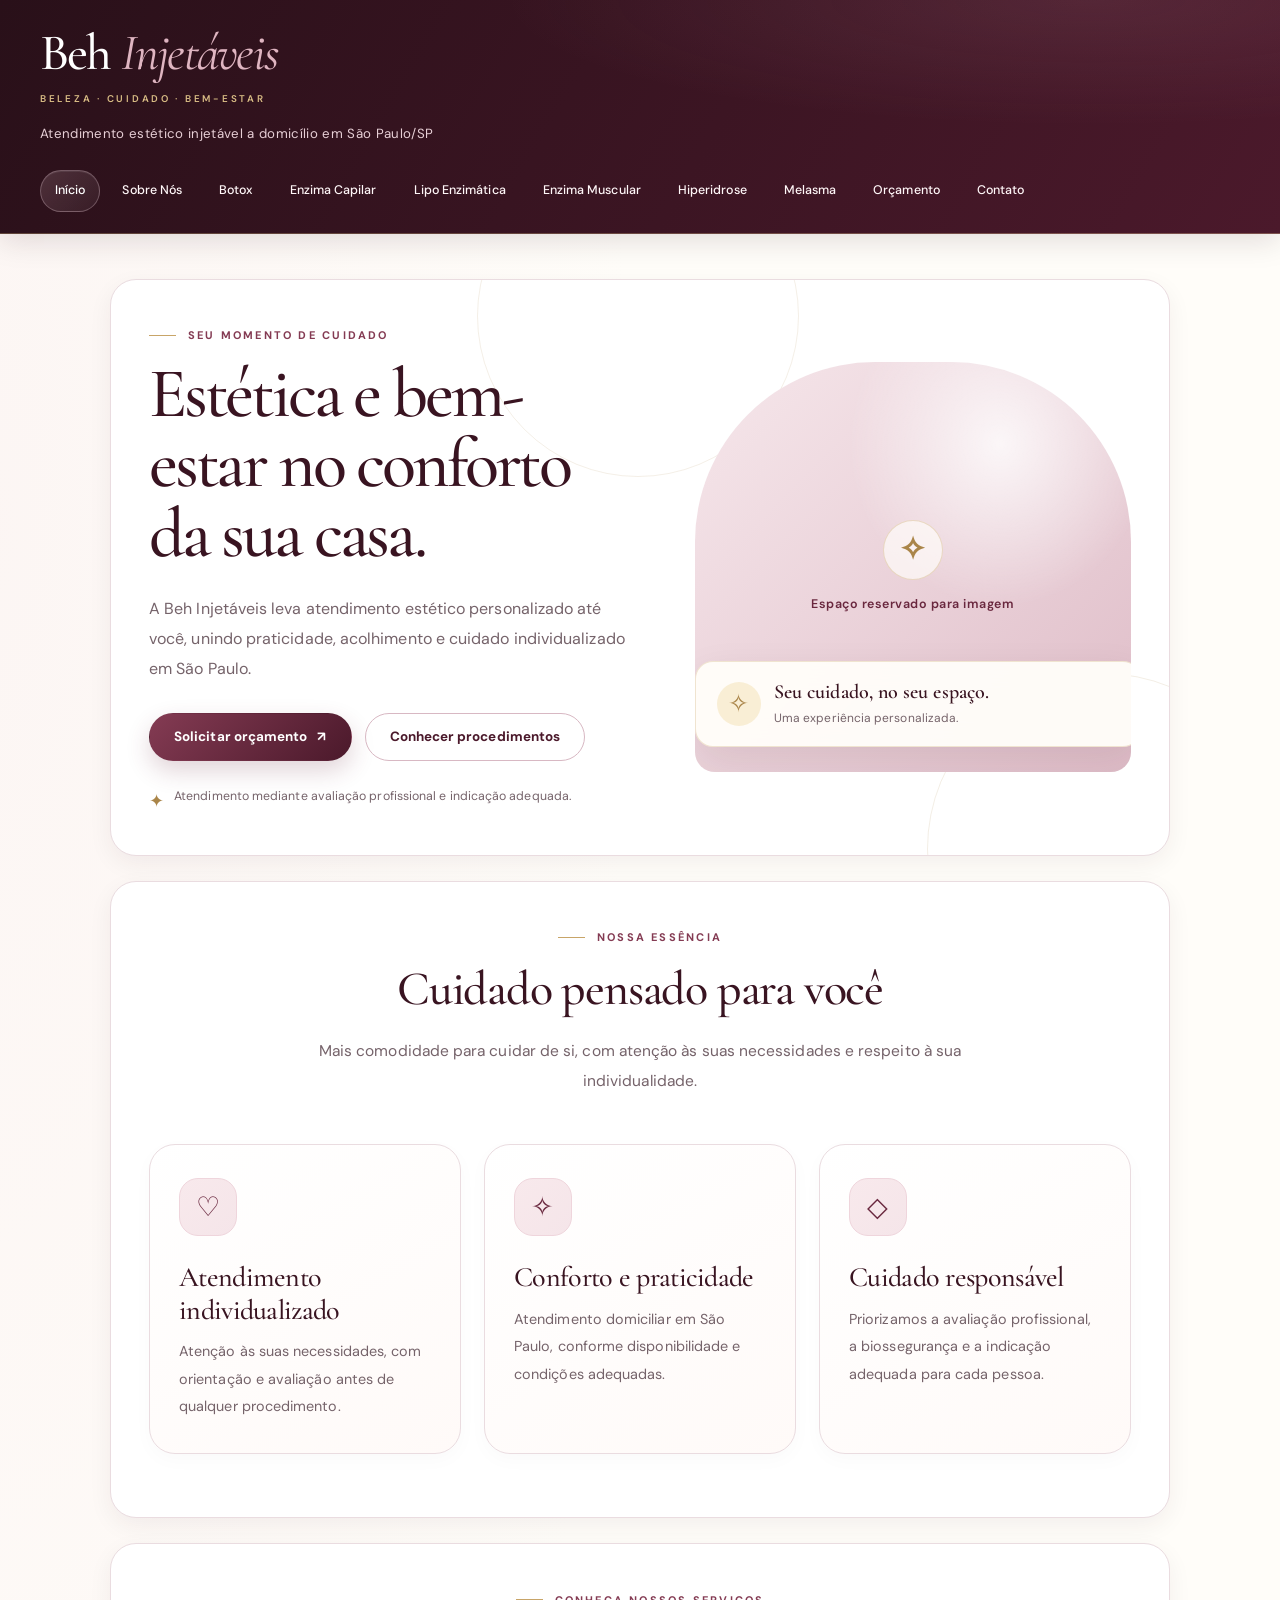
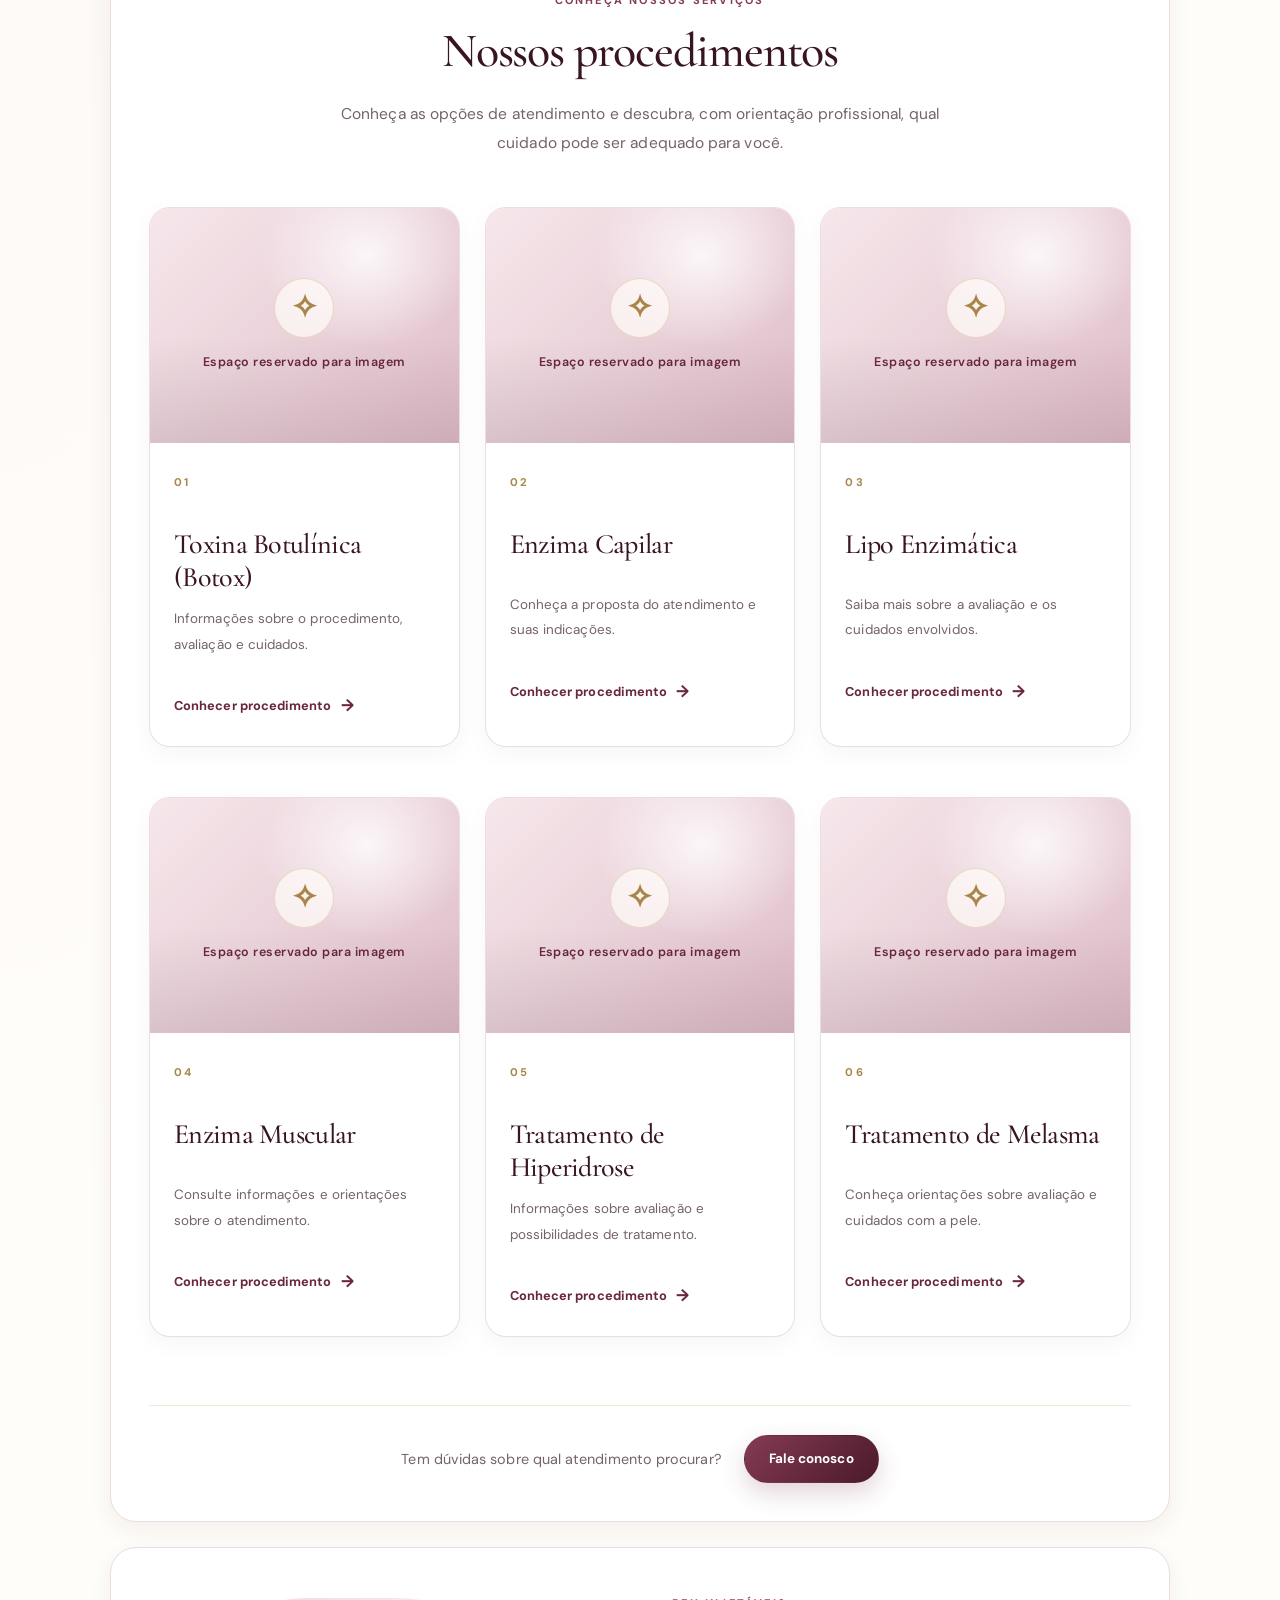
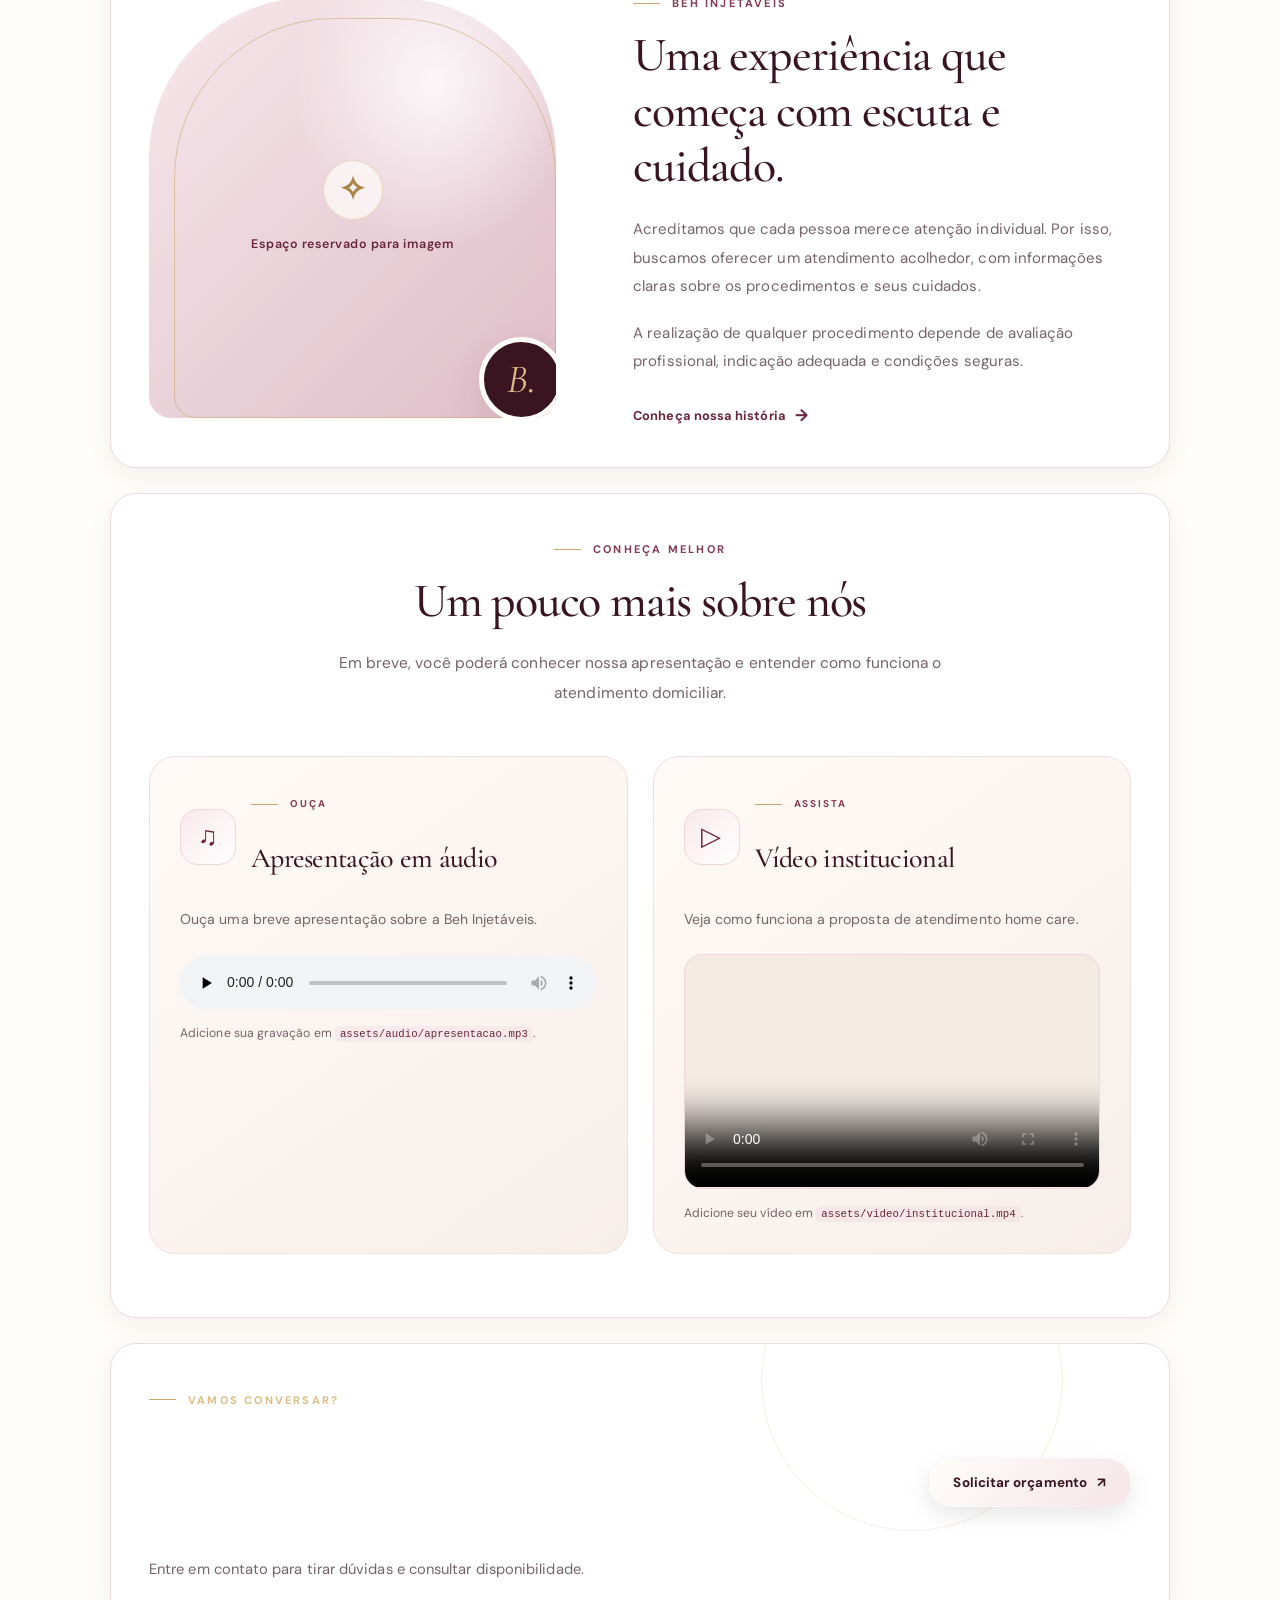
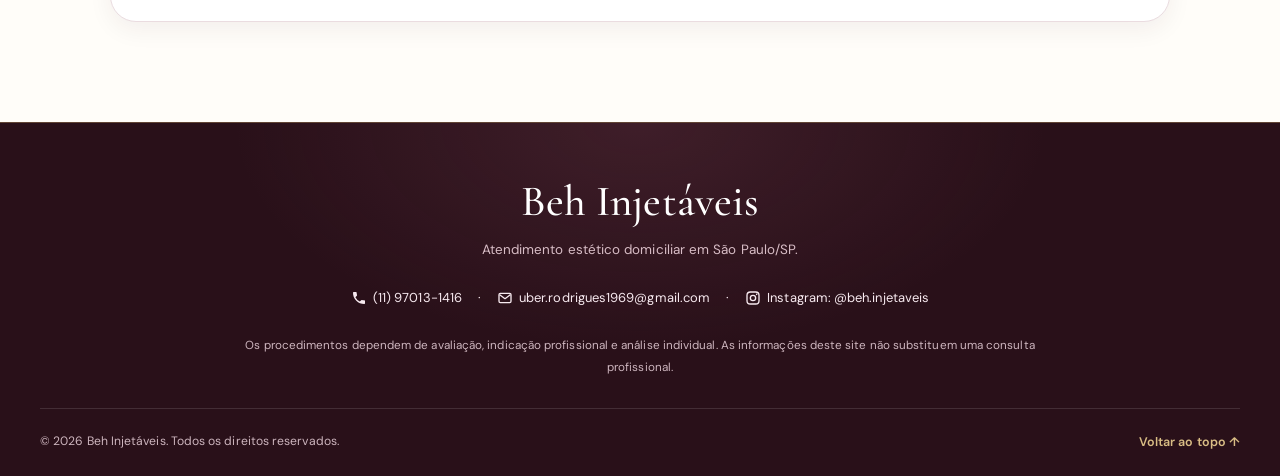
==== commit c8f325a1: "Adiciona ícones SVG de contato no rodapé da página inicial Co-Authored-By: Claude Opus 5.5 <noreply@" ====
--- a/index.html
+++ b/index.html
@@ -356,13 +356,18 @@
             <p>Atendimento estético domiciliar em São Paulo/SP.</p>
 
             <div class="footer-contact">
-                <a href="tel:+5511970131416">(11) 97013-1416</a>
+                <a href="tel:+5511970131416">
+                    <svg class="footer-icon" viewBox="0 0 24 24" aria-hidden="true" focusable="false"><path d="M6.6 10.8a15.2 15.2 0 0 0 6.6 6.6l2.2-2.2a1 1 0 0 1 1-.25 11.4 11.4 0 0 0 3.6.57 1 1 0 0 1 1 1V20a1 1 0 0 1-1 1A17 17 0 0 1 3 4a1 1 0 0 1 1-1h3.5a1 1 0 0 1 1 1c0 1.25.2 2.45.57 3.57a1 1 0 0 1-.25 1z"/></svg>
+                    (11) 97013-1416
+                </a>
                 <span aria-hidden="true">·</span>
                 <a href="mailto:uber.rodrigues1969@gmail.com">
+                    <svg class="footer-icon" viewBox="0 0 24 24" aria-hidden="true" focusable="false"><rect x="3" y="5" width="18" height="14" rx="2" fill="none" stroke="currentColor" stroke-width="2"/><path d="m4 7 8 6 8-6" fill="none" stroke="currentColor" stroke-width="2" stroke-linejoin="round"/></svg>
                     uber.rodrigues1969@gmail.com
                 </a>
                 <span aria-hidden="true">·</span>
                 <a href="https://www.instagram.com/beh.injetaveis/" target="_blank" rel="noopener noreferrer">
+                    <svg class="footer-icon" viewBox="0 0 24 24" aria-hidden="true" focusable="false"><rect x="3" y="3" width="18" height="18" rx="5" fill="none" stroke="currentColor" stroke-width="2"/><circle cx="12" cy="12" r="4" fill="none" stroke="currentColor" stroke-width="2"/><circle cx="17.5" cy="6.5" r="1.2"/></svg>
                     Instagram: @beh.injetaveis
                 </a>
             </div>
--- a/assets/css/style.css
+++ b/assets/css/style.css
@@ -1256,8 +1256,18 @@
 }
 
 .footer-contact a {
+    display: inline-flex;
+    align-items: center;
+    gap: 6px;
     color: #f8eaf0;
     overflow-wrap: anywhere;
+}
+
+.footer-icon {
+    width: 16px;
+    height: 16px;
+    flex-shrink: 0;
+    fill: currentColor;
 }
 
 .footer-contact a:hover {
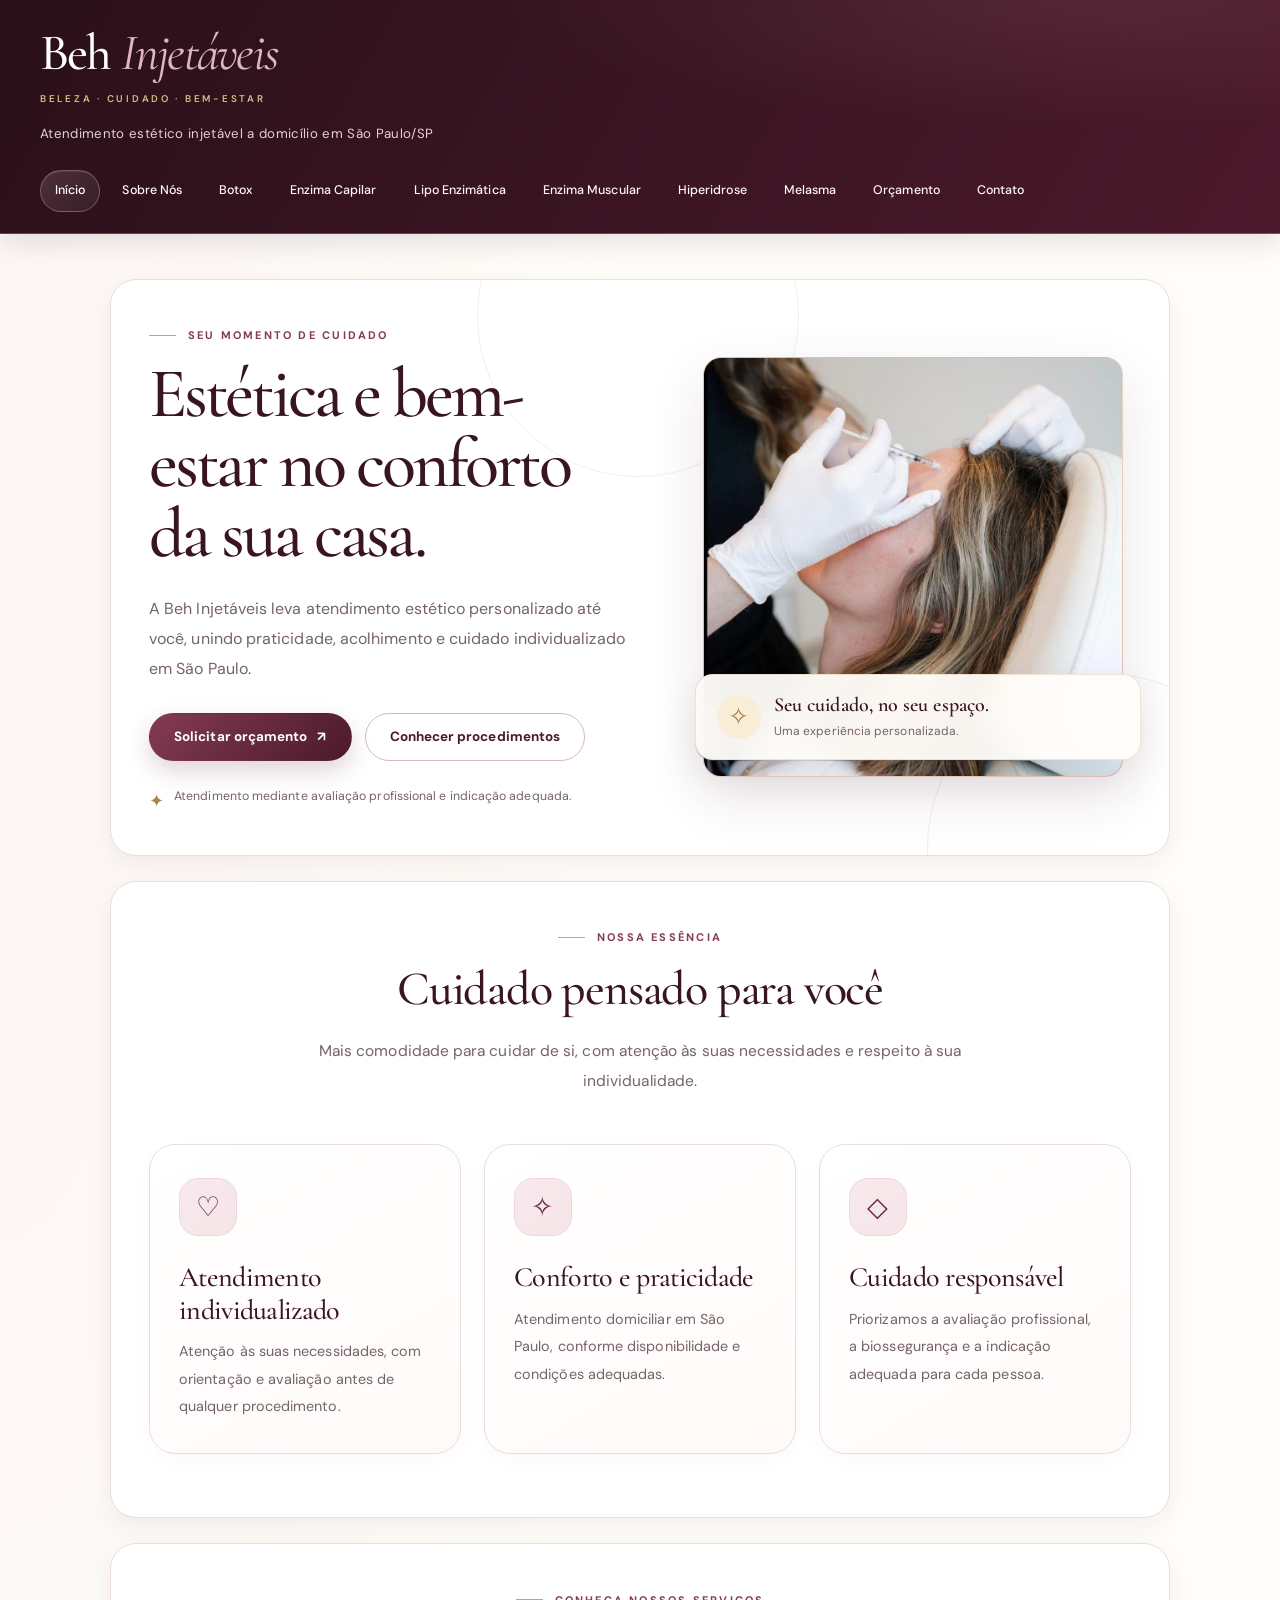
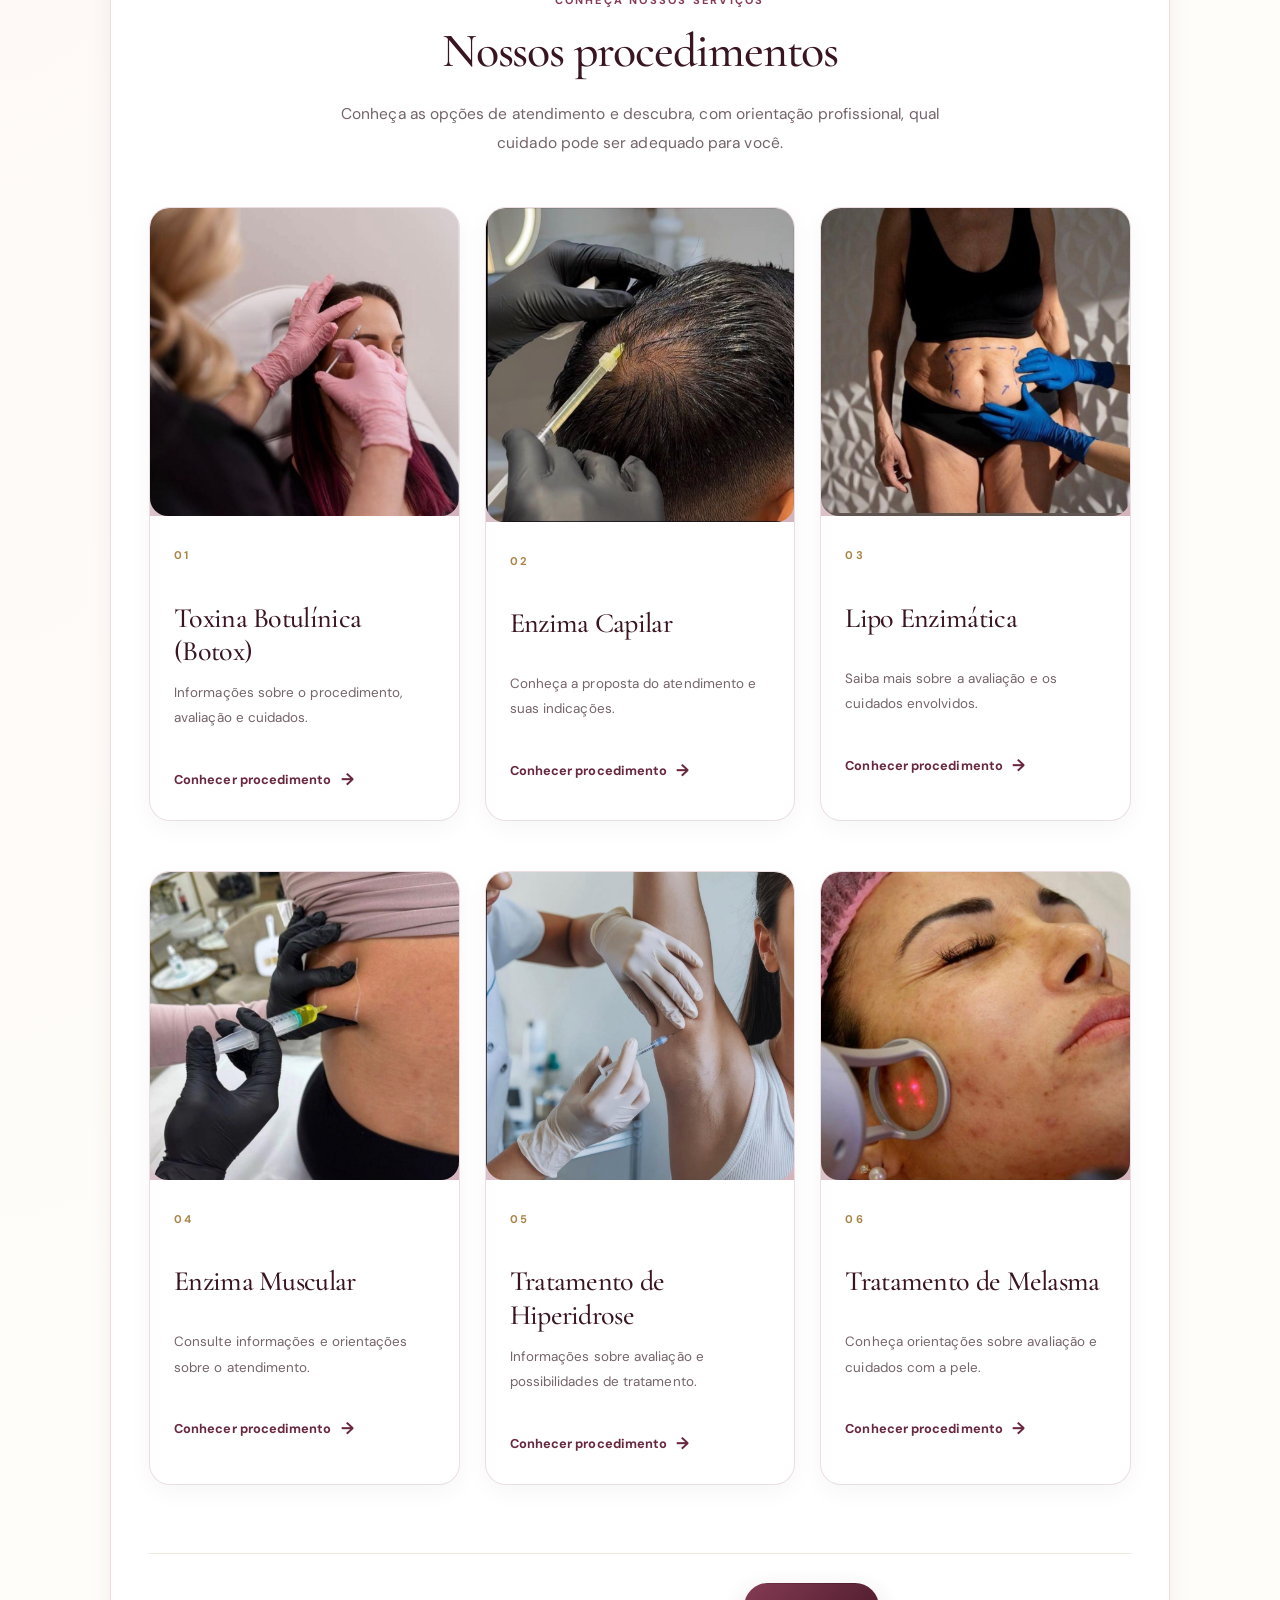
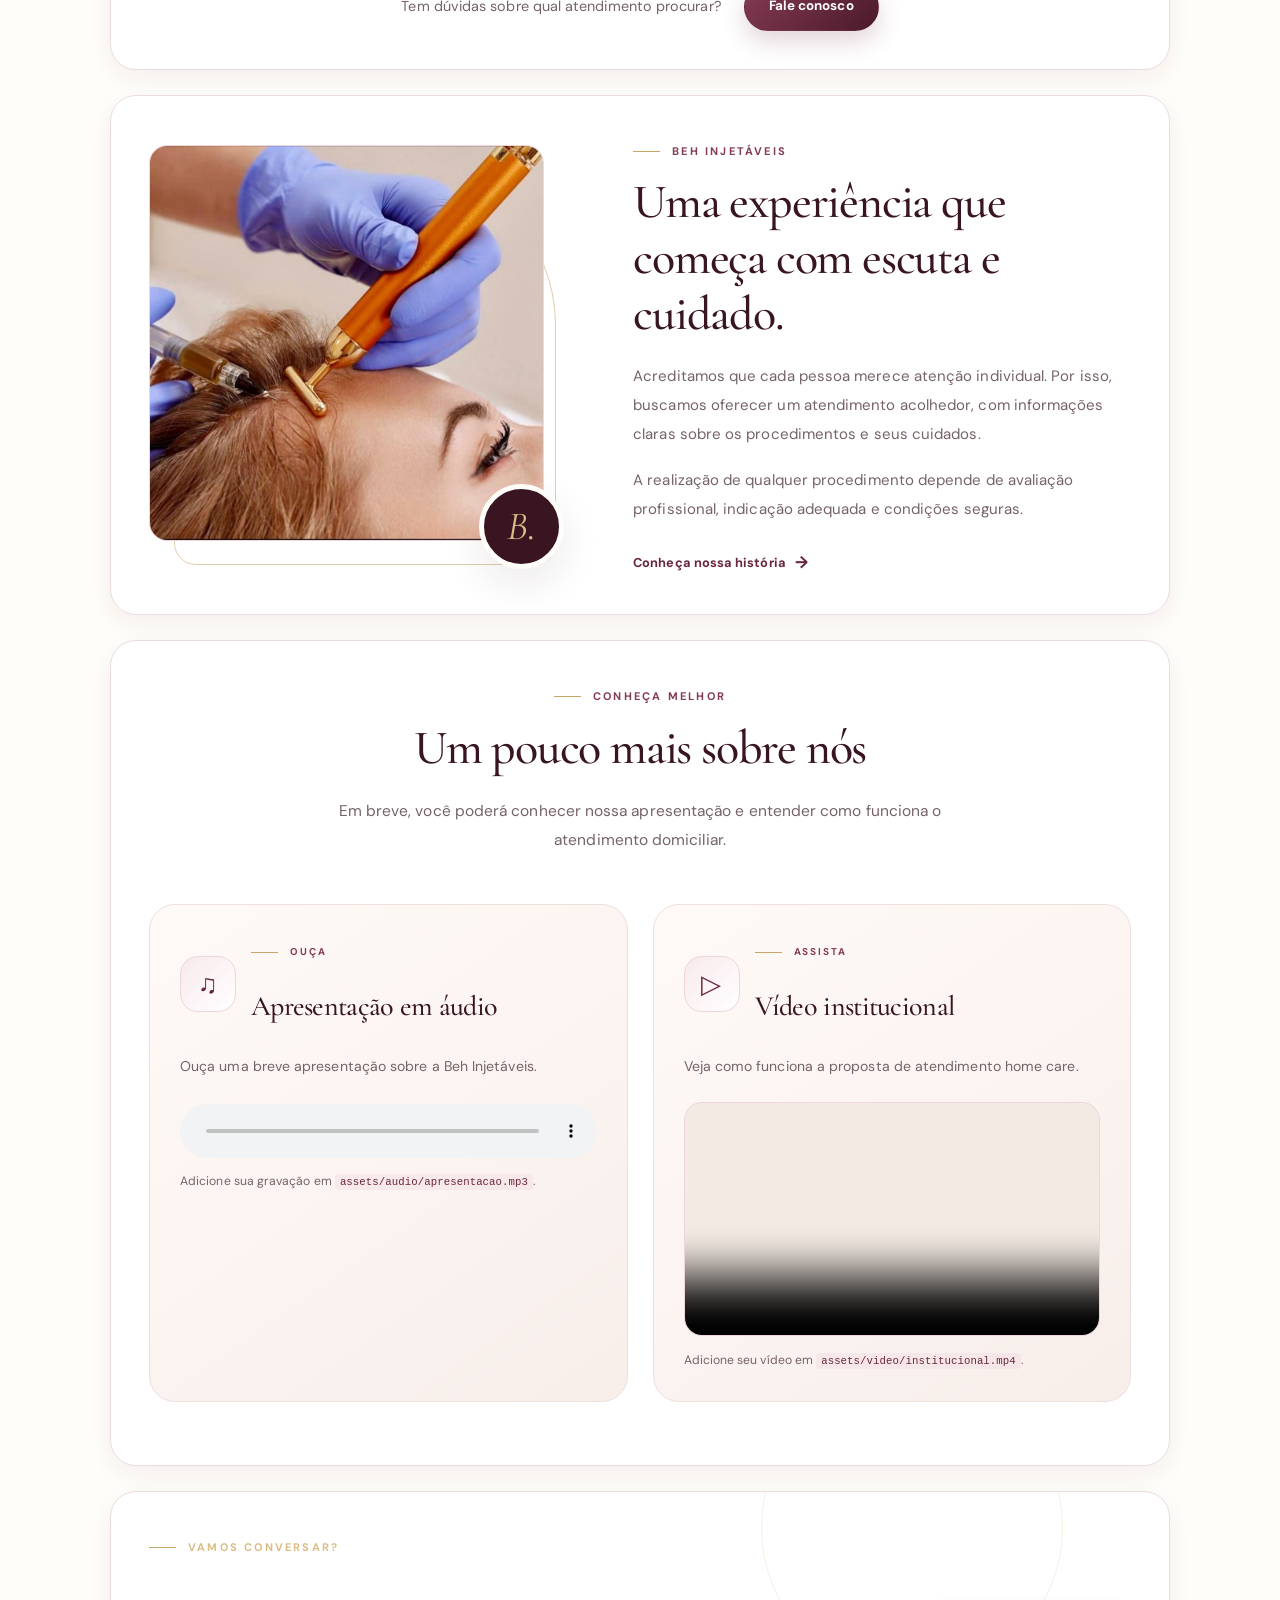
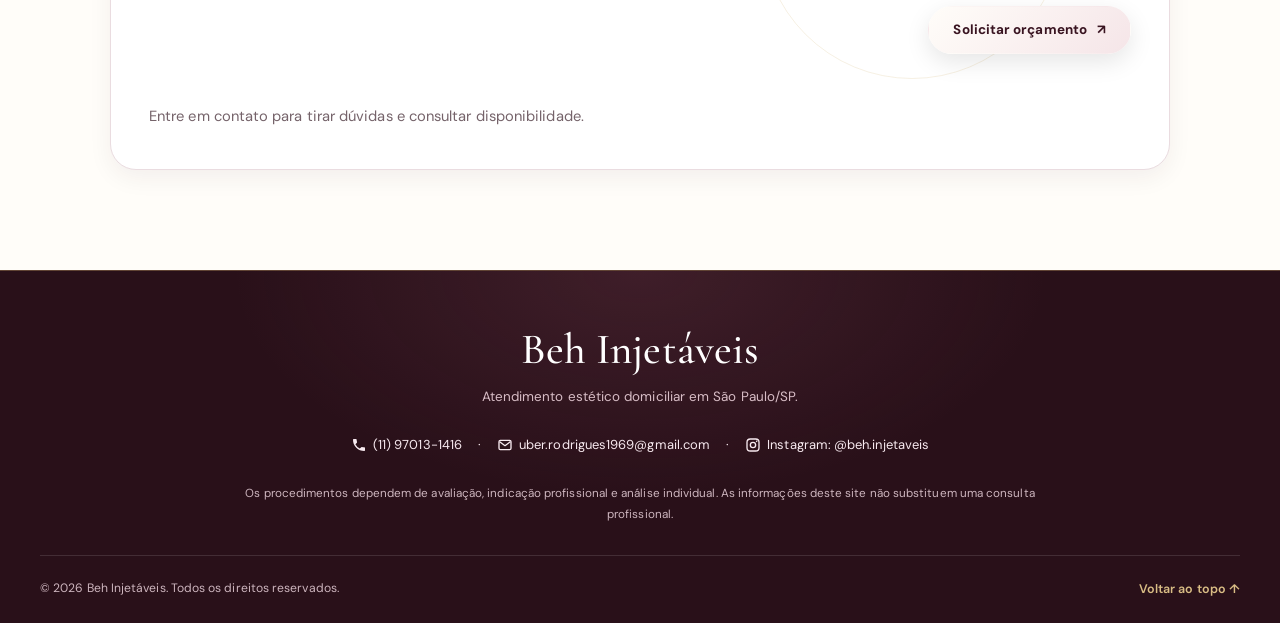
==== commit 29a9001d: "Adiciona fotos dos procedimentos e imagens da página inicial Co-Authored-By: Claude Opus 5.5 <norepl" ====
--- a/index.html
+++ b/index.html
@@ -81,7 +81,7 @@
             <div class="hero-visual">
                 <!-- ESPAÇO PARA IMAGEM PRINCIPAL
                      Coloque sua foto em assets/img/hero.jpg -->
-                <img src="assets/img/hero.jpg" alt="Ambiente de estética elegante e acolhedor" class="hero-image"
+                <img src="assets/img/hero.jpg" alt="Profissional realizando aplicação estética em paciente reclinada" class="hero-image"
                     data-placeholder="true">
 
                 <div class="image-caption">
@@ -256,7 +256,7 @@
             <div class="experience-visual">
                 <!-- ESPAÇO PARA SEGUNDA IMAGEM
                      Coloque sua foto em assets/img/atendimento.jpg -->
-                <img src="assets/img/atendimento.jpg" alt="Imagem ilustrativa de atendimento estético acolhedor"
+                <img src="assets/img/atendimento.jpg" alt="Aplicação de enzima capilar no couro cabeludo"
                     loading="lazy" data-placeholder="true">
                 <span class="visual-decoration" aria-hidden="true">B.</span>
             </div>
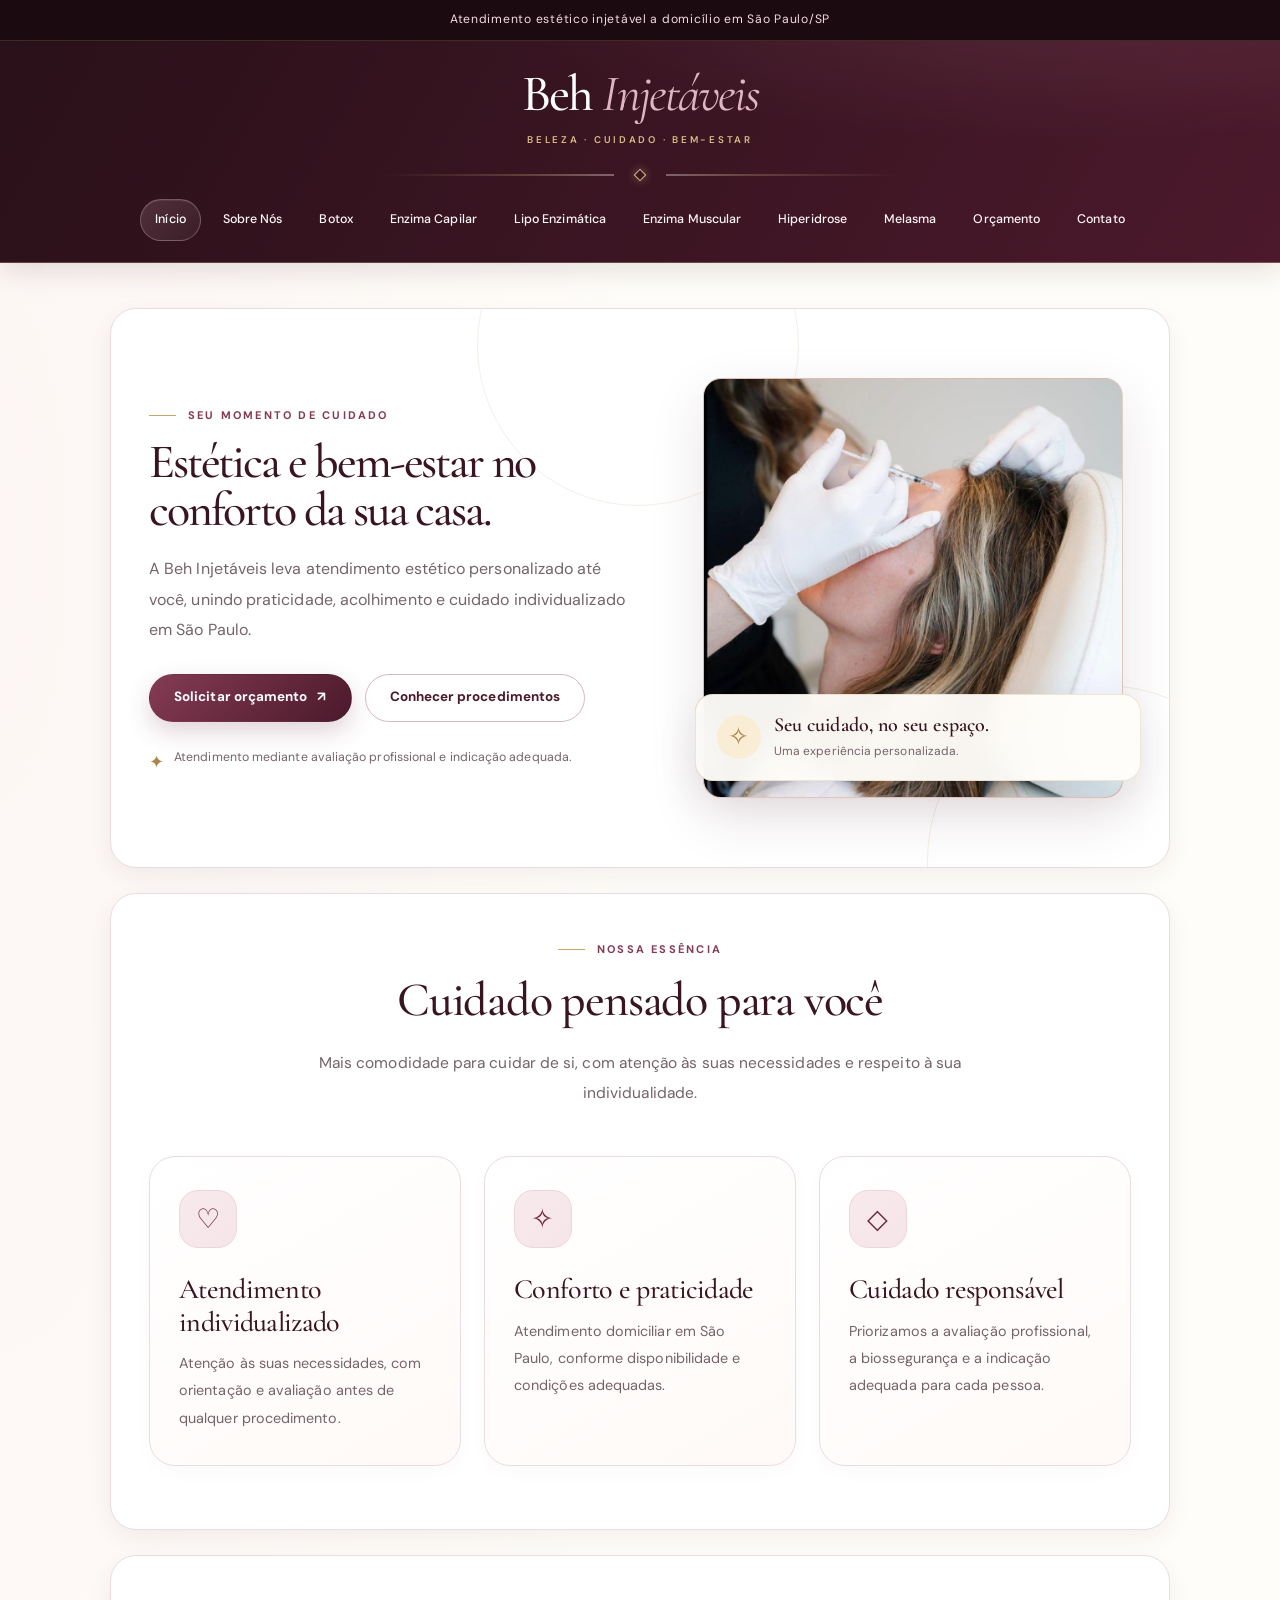
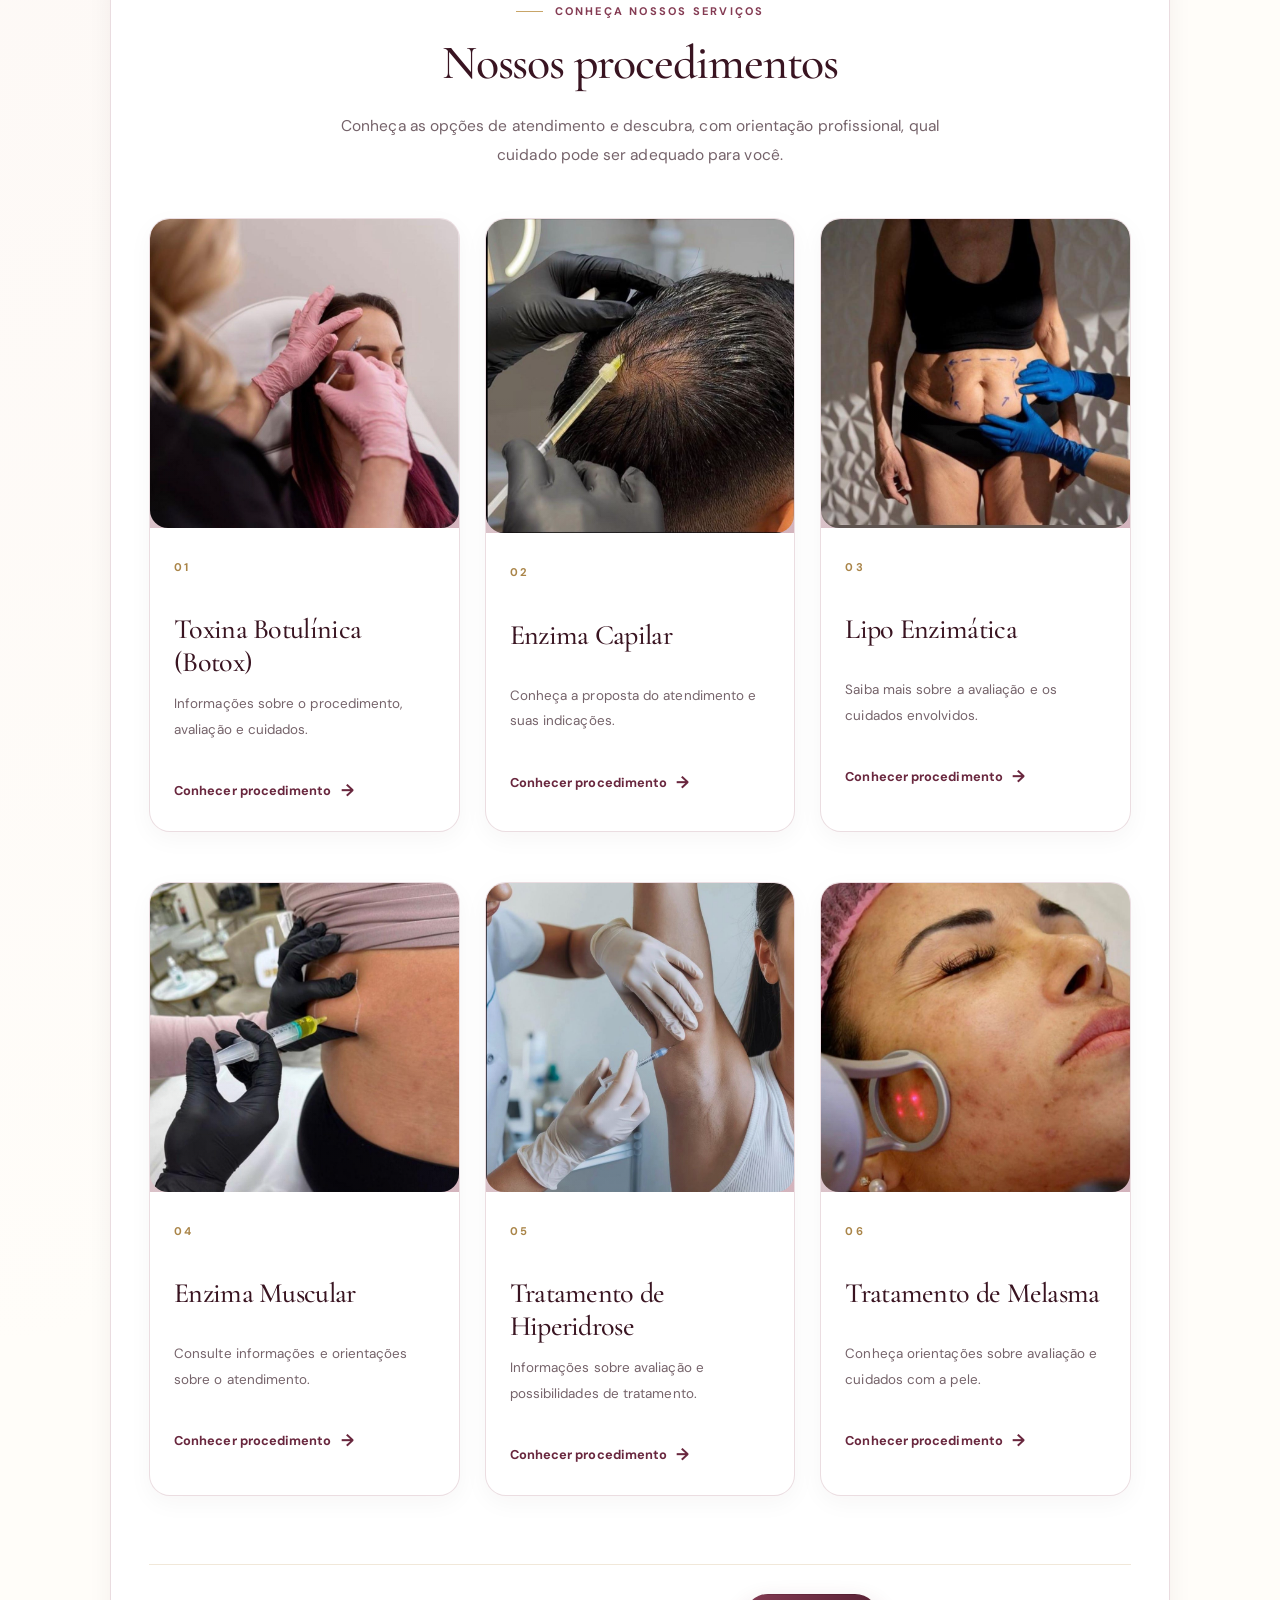
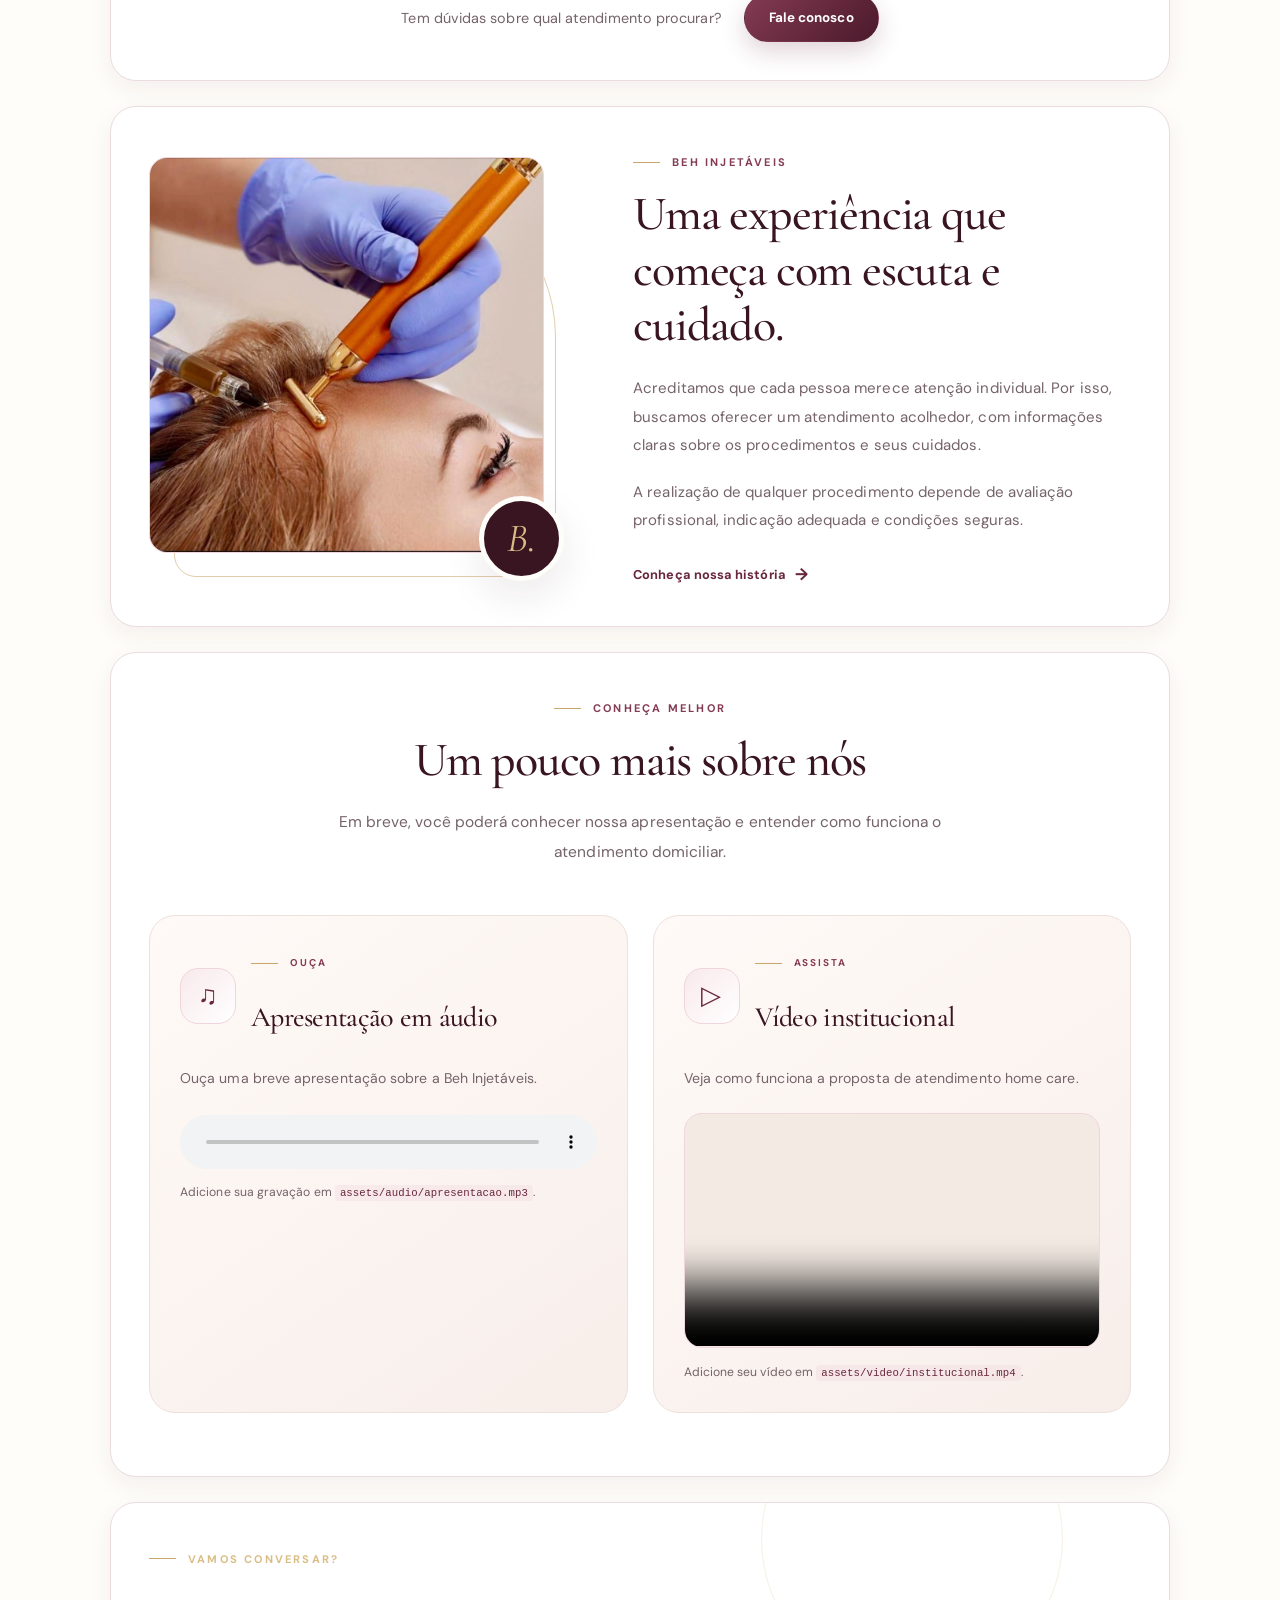
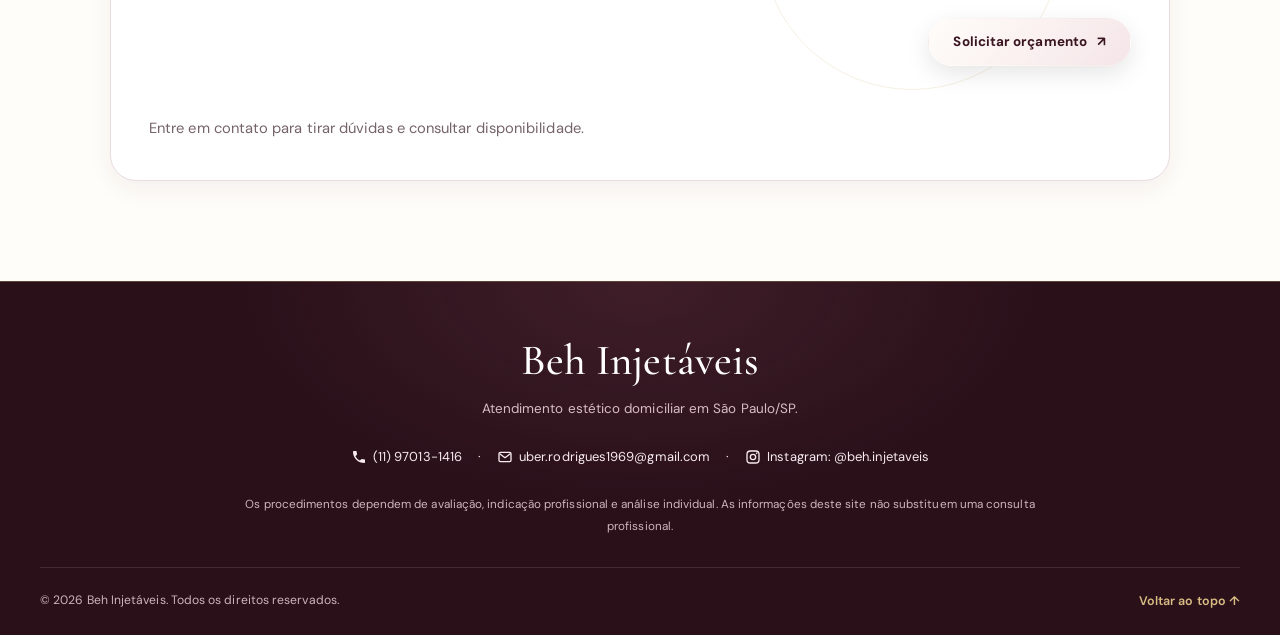
==== commit 67b6334c: "Move a frase de atendimento para uma topbar e adiciona divisor decorativo no cabeçalho Co-Authored-B" ====
--- a/index.html
+++ b/index.html
@@ -16,15 +16,16 @@
 
 <body>
     <header class="site-header">
+        <div class="topbar">
+            <p class="header-description">Atendimento estético injetável a domicílio em São Paulo/SP</p>
+        </div>
         <div class="header-content">
             <a class="brand" href="index.html" aria-label="Beh Injetáveis - Página inicial">
                 <span class="brand-name">Beh <span>Injetáveis</span></span>
                 <span class="brand-subtitle">BELEZA · CUIDADO · BEM-ESTAR</span>
             </a>
 
-            <p class="header-description">
-                Atendimento estético injetável a domicílio em São Paulo/SP
-            </p>
+            <div class="header-divider" aria-hidden="true"></div>
 
             <button class="menu-toggle" type="button" aria-expanded="false" aria-controls="main-navigation">
                 <span class="menu-icon" aria-hidden="true">☰</span>
--- a/assets/css/style.css
+++ b/assets/css/style.css
@@ -272,11 +272,13 @@
     width: min(var(--container), calc(100% - 60px));
     margin: 0 auto;
     padding: 28px 0 21px;
+    text-align: center;
 }
 
 .brand {
     display: inline-flex;
     flex-direction: column;
+    align-items: center;
     gap: 3px;
     color: var(--white);
 }
@@ -307,17 +309,65 @@
     letter-spacing: .28em;
 }
 
+/* Barra superior (topbar) */
+.topbar {
+    padding: 9px 20px;
+    text-align: center;
+    background: #1c0a11;
+    border-bottom: 1px solid rgba(217, 189, 133, .18);
+}
+
 .header-description {
-    margin: 14px 0 24px;
-    color: #e7cfd6;
-    font-size: .83rem;
-    letter-spacing: .025em;
+    margin: 0;
+    color: #f1dde3;
+    font-size: .76rem;
+    letter-spacing: .06em;
+}
+
+/* Divisor decorativo entre a logo e o menu */
+.header-divider {
+    position: relative;
+    width: min(520px, 80%);
+    height: 12px;
+    margin: 20px auto 18px;
+}
+
+.header-divider::before {
+    content: "";
+    position: absolute;
+    top: 50%;
+    left: 0;
+    right: 0;
+    height: 1px;
+    transform: translateY(-50%);
+    background: linear-gradient(90deg,
+            transparent 0%,
+            rgba(217, 189, 133, .55) 30%,
+            rgba(239, 213, 220, .8) 45%,
+            transparent 45%,
+            transparent 55%,
+            rgba(239, 213, 220, .8) 55%,
+            rgba(217, 189, 133, .55) 70%,
+            transparent 100%);
+}
+
+.header-divider::after {
+    content: "";
+    position: absolute;
+    top: 50%;
+    left: 50%;
+    width: 7px;
+    height: 7px;
+    transform: translate(-50%, -50%) rotate(45deg);
+    border: 1px solid var(--gold-300);
+    box-shadow: 0 0 10px rgba(217, 189, 133, .45);
 }
 
 .site-header nav ul {
     display: flex;
     flex-wrap: wrap;
     align-items: center;
+    justify-content: center;
     gap: 7px;
 
     margin: 0;
@@ -1511,12 +1561,14 @@
     font-size: clamp(2.5rem, 5vw, 4rem);
 }
 
+body > main:not(.site-header main) h1,
 body > main:not(.site-header main) h2 {
     margin-bottom: 20px;
     font-size: clamp(2rem, 4vw, 3rem);
 }
 
-body > main:not(.site-header main) h3 {
+body > main:not(.site-header main) h3,
+body > main:not(.site-header main) article > h2 {
     margin: 25px 0 12px;
     font-size: 1.75rem;
 }
@@ -1793,10 +1845,18 @@
         letter-spacing: .2em;
     }
 
+    .topbar {
+        padding: 8px 14px;
+    }
+
     .header-description {
-        margin: 13px 0 17px;
-        font-size: .78rem;
-        line-height: 1.6;
+        font-size: .7rem;
+        line-height: 1.5;
+        letter-spacing: .03em;
+    }
+
+    .header-divider {
+        margin: 16px auto 14px;
     }
 
     .menu-toggle {
@@ -2101,11 +2161,13 @@
         border-radius: 20px;
     }
 
+    body > main:not(.site-header main) h1,
     body > main:not(.site-header main) h2 {
         font-size: 2.15rem;
     }
 
-    body > main:not(.site-header main) h3 {
+    body > main:not(.site-header main) h3,
+    body > main:not(.site-header main) article > h2 {
         font-size: 1.55rem;
     }
 
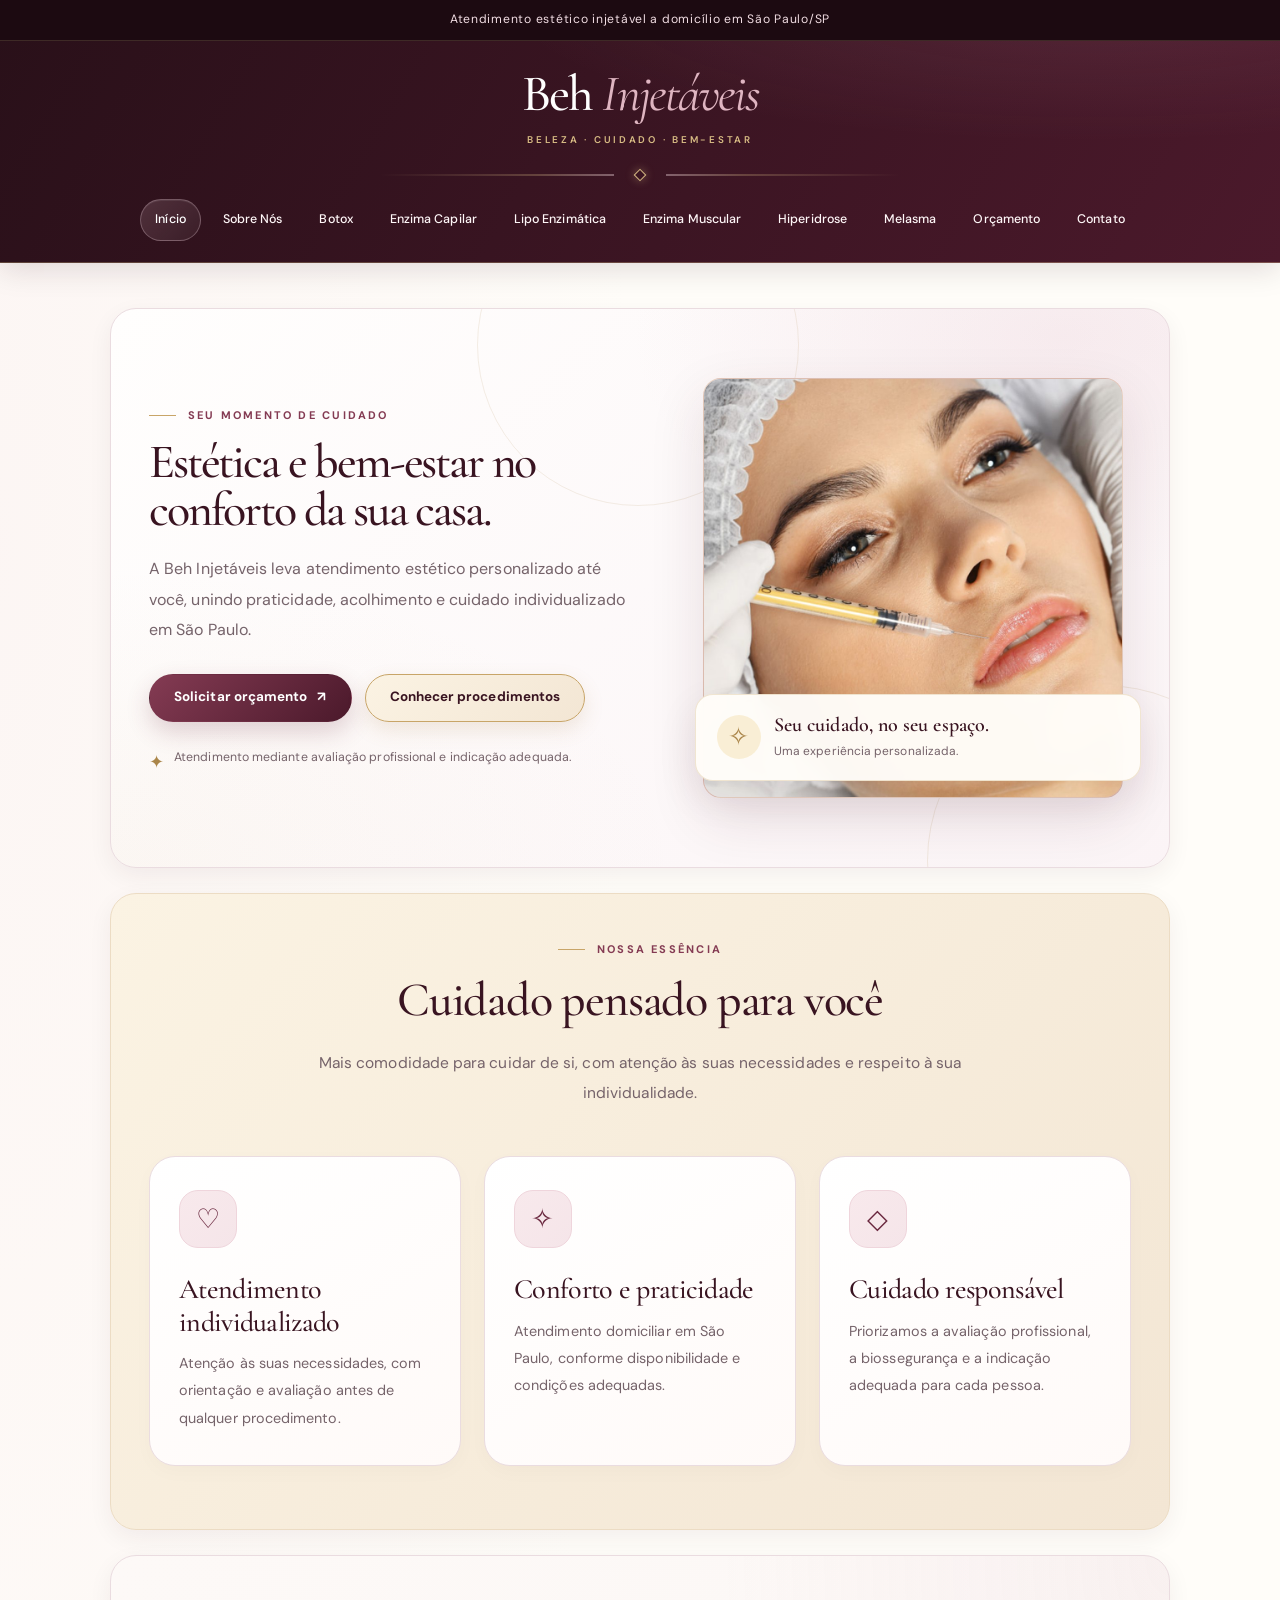
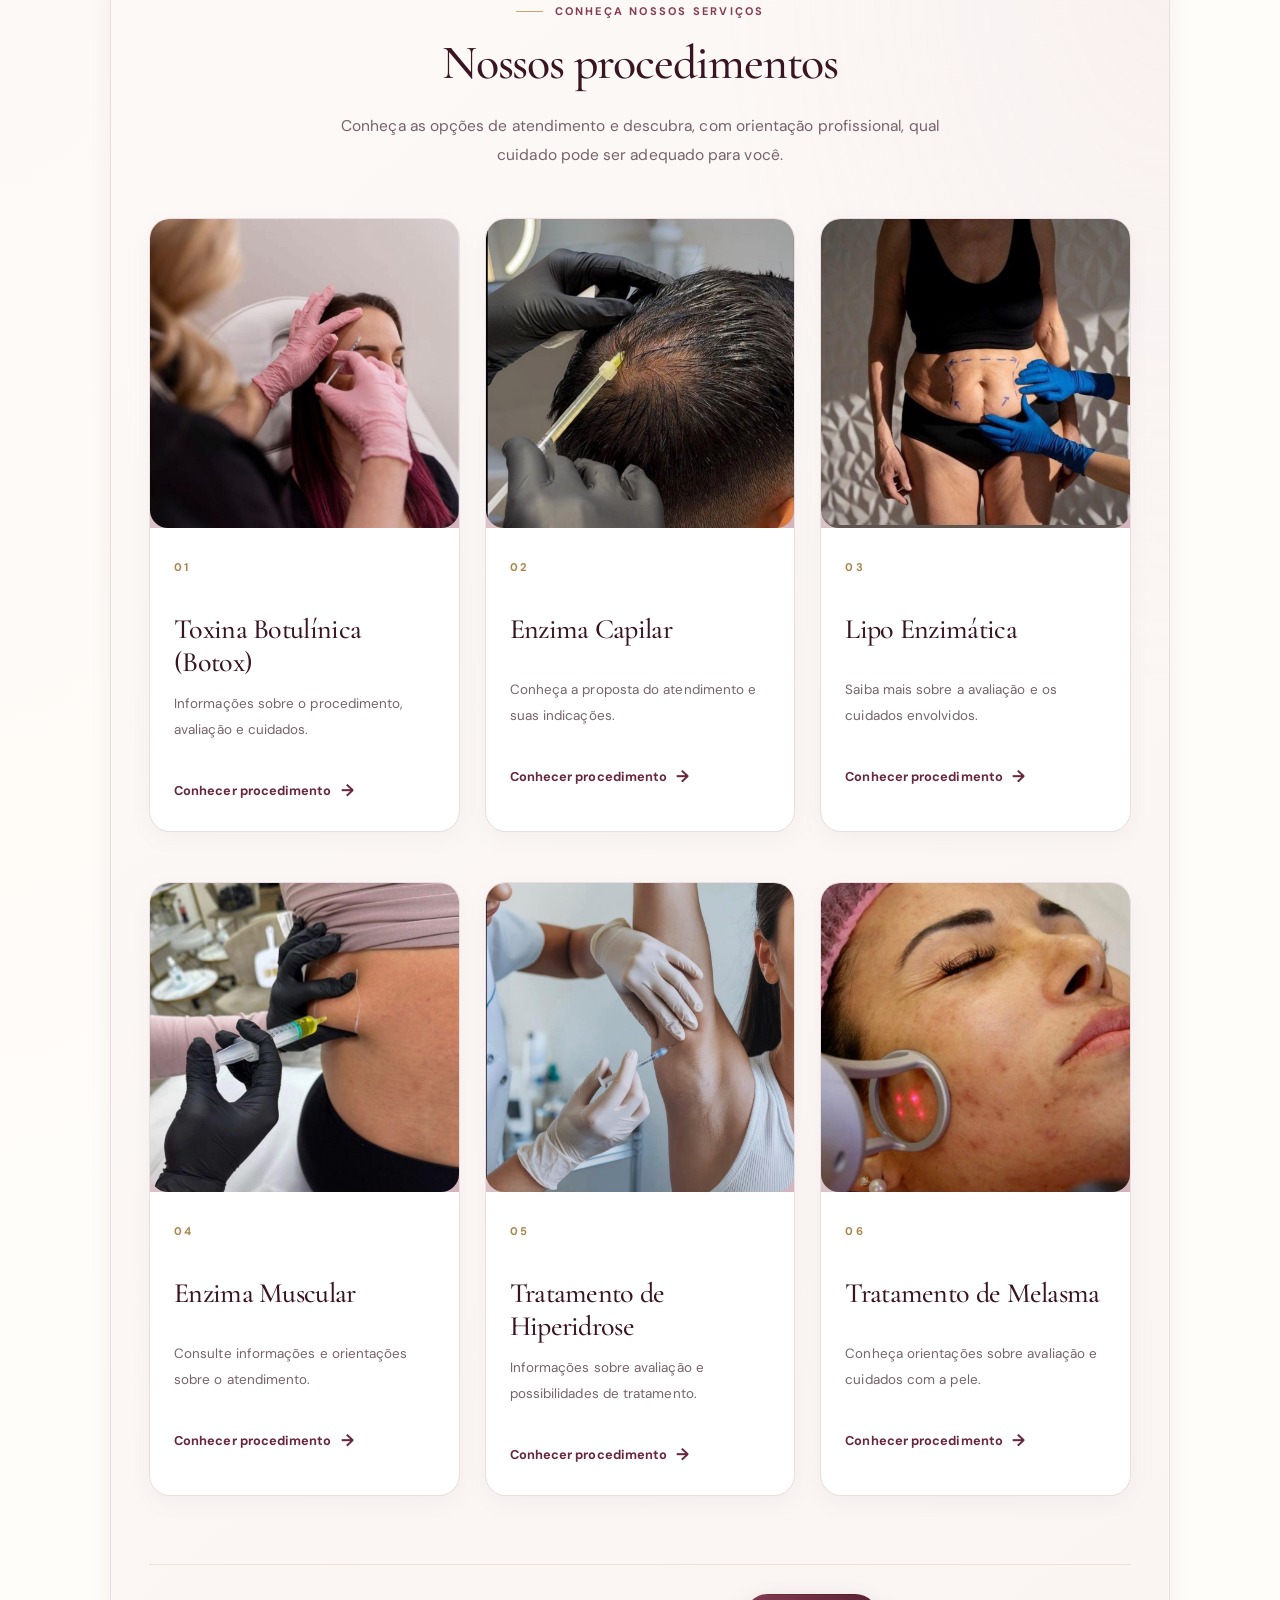
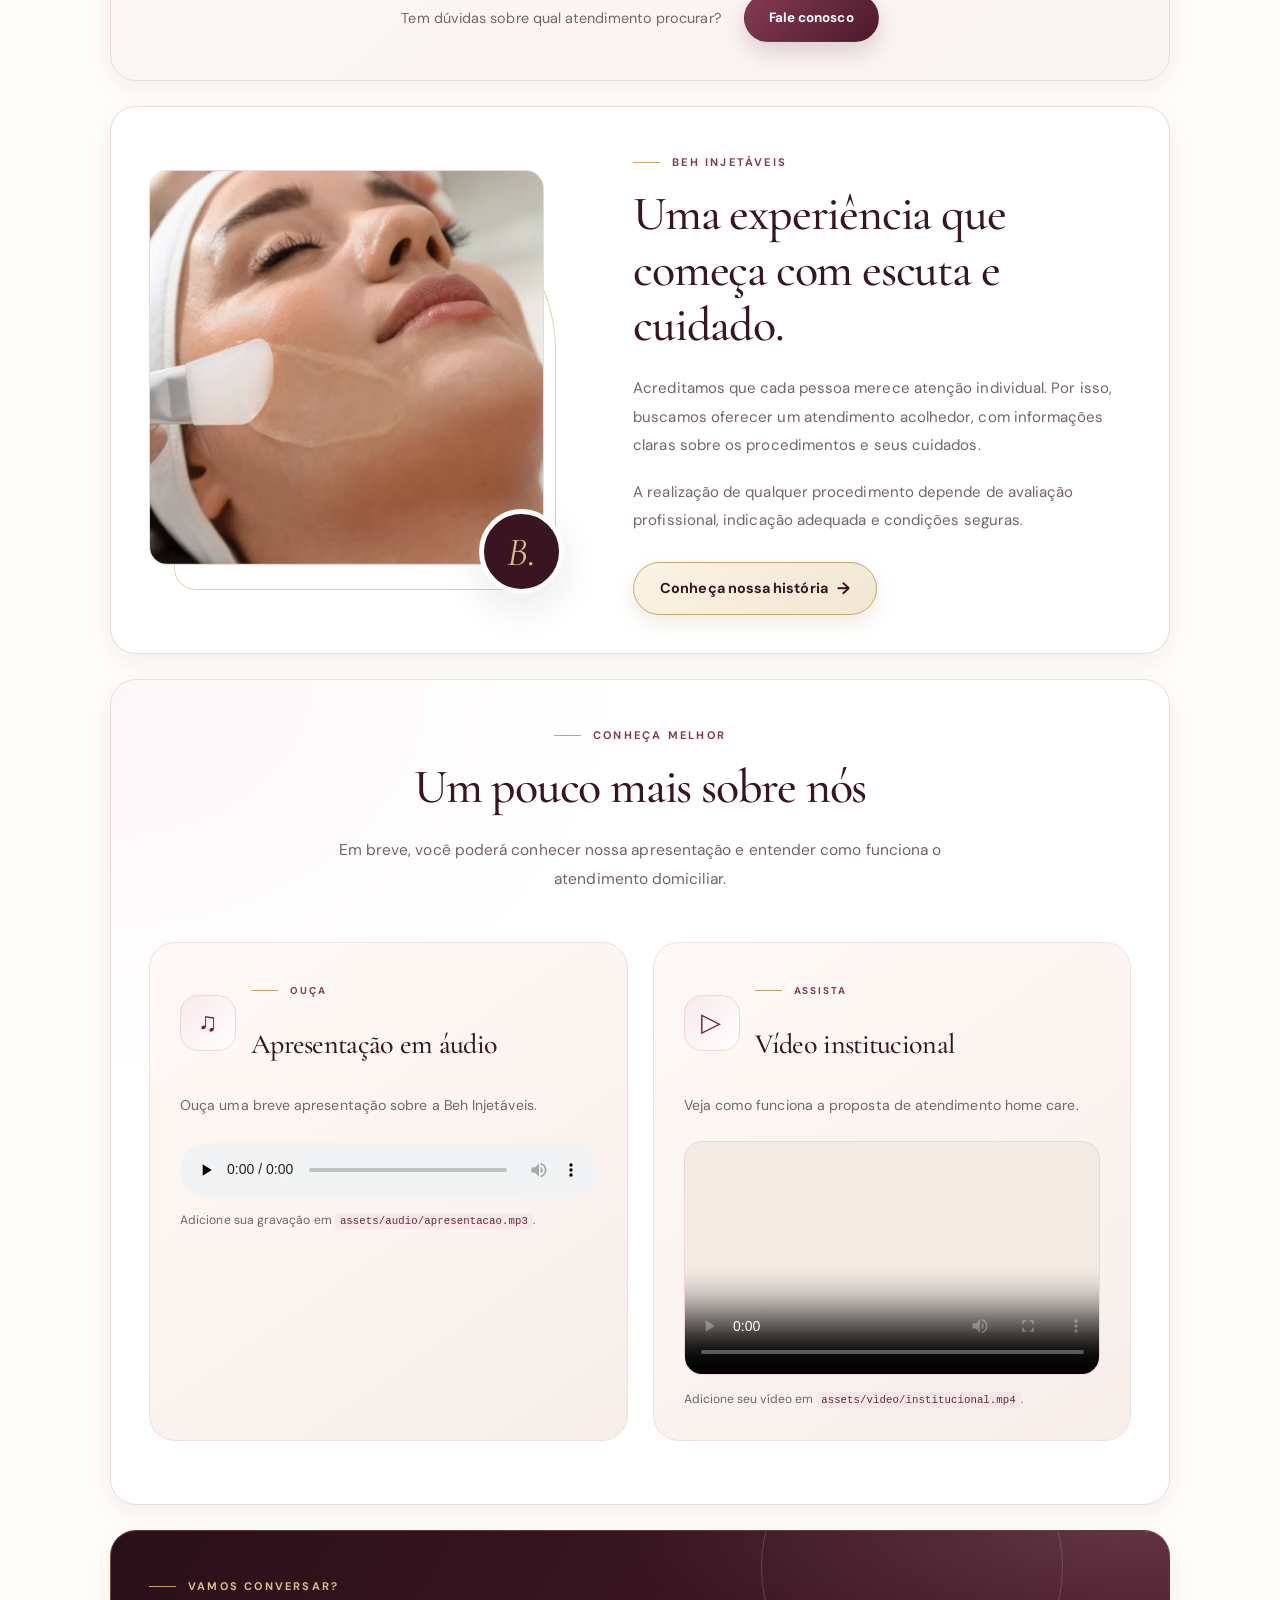
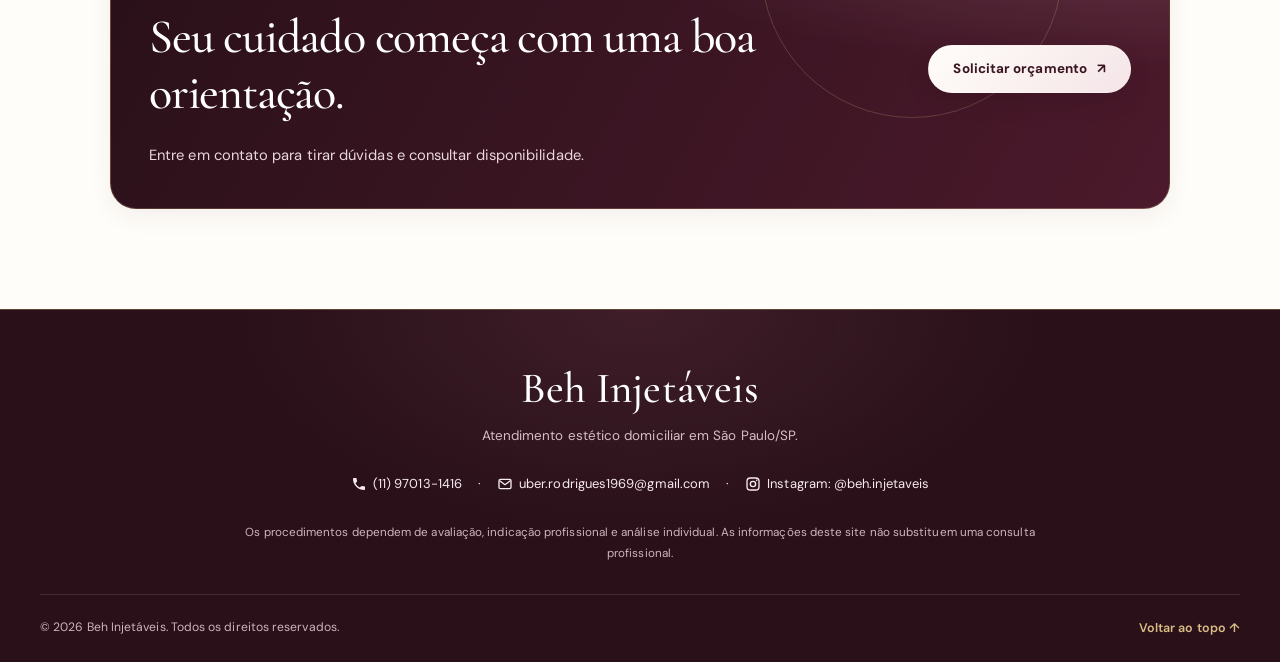
==== commit 70dfcbe1: "Troca as fotos do topo e da seção de experiência e usa uma segunda foto em cada página de procedimen" ====
--- a/index.html
+++ b/index.html
@@ -82,7 +82,7 @@
             <div class="hero-visual">
                 <!-- ESPAÇO PARA IMAGEM PRINCIPAL
                      Coloque sua foto em assets/img/hero.jpg -->
-                <img src="assets/img/hero.jpg" alt="Profissional realizando aplicação estética em paciente reclinada" class="hero-image"
+                <img src="assets/img/hero.jpg" alt="Profissional aplicando procedimento injetável próximo aos lábios" class="hero-image"
                     data-placeholder="true">
 
                 <div class="image-caption">
@@ -257,7 +257,7 @@
             <div class="experience-visual">
                 <!-- ESPAÇO PARA SEGUNDA IMAGEM
                      Coloque sua foto em assets/img/atendimento.jpg -->
-                <img src="assets/img/atendimento.jpg" alt="Aplicação de enzima capilar no couro cabeludo"
+                <img src="assets/img/atendimento.jpg" alt="Aplicação de máscara facial em paciente durante cuidado estético"
                     loading="lazy" data-placeholder="true">
                 <span class="visual-decoration" aria-hidden="true">B.</span>
             </div>
--- a/assets/css/style.css
+++ b/assets/css/style.css
@@ -545,17 +545,17 @@
 }
 
 .button-outline {
-    color: var(--wine-800);
-    background: rgba(255, 255, 255, .65);
-    border-color: #d8b8c3;
-    box-shadow: none;
+    color: var(--wine-900);
+    background: linear-gradient(135deg, #fbf3e3, #f3e6d4);
+    border-color: var(--gold-400);
+    box-shadow: 0 8px 20px rgba(170, 133, 73, .16);
 }
 
 .button-outline:hover {
     color: var(--wine-900);
-    background: var(--white);
-    border-color: var(--gold-400);
-    box-shadow: var(--shadow-soft);
+    background: linear-gradient(135deg, var(--gold-100), #ecd9b4);
+    border-color: var(--gold-500);
+    box-shadow: 0 10px 25px rgba(170, 133, 73, .24);
 }
 
 .button-light {
@@ -774,6 +774,48 @@
 
 .intro-section {
     padding: 70px 0 65px;
+}
+
+/* Fundos próprios das seções da página inicial (a regra genérica de seções forçava branco) */
+body > main:not(.site-header main) section.hero {
+    background:
+        radial-gradient(ellipse at 90% 5%, rgba(223, 181, 193, .2), transparent 32%),
+        radial-gradient(ellipse at 0% 100%, rgba(217, 189, 133, .07), transparent 38%),
+        linear-gradient(135deg, #fffefd, #fbf4f6);
+}
+
+body > main:not(.site-header main) section.procedures-section {
+    background:
+        radial-gradient(ellipse at 100% 0%, rgba(223, 181, 193, .11), transparent 30%),
+        linear-gradient(140deg, #fdf9f7, #faf5f3);
+}
+
+body > main:not(.site-header main) section.media-section {
+    background:
+        radial-gradient(ellipse at 0% 0%, rgba(239, 213, 220, .2), transparent 35%),
+        var(--white);
+}
+
+/* Banner de contato: mantém o fundo vinho (a regra genérica de seções forçava branco) */
+body > main:not(.site-header main) section.contact-banner {
+    background:
+        radial-gradient(ellipse at 95% 0%, rgba(223, 181, 193, .18), transparent 35%),
+        linear-gradient(120deg, var(--wine-950), var(--wine-800));
+    border-color: rgba(200, 165, 104, .28);
+}
+
+body > main:not(.site-header main) section.contact-banner h2 {
+    color: var(--white);
+}
+
+body > main:not(.site-header main) section.contact-banner p {
+    color: #ead7de;
+}
+
+/* Fundo champagne da seção "Nossa essência" */
+body > main:not(.site-header main) section.intro-section {
+    background: linear-gradient(135deg, #fbf3e3, #f3e6d4);
+    border-color: #ecdcc4;
 }
 
 .features-grid {
@@ -1080,6 +1122,24 @@
 
 .experience-content .text-link {
     margin-top: 9px;
+    padding: 13px 26px;
+    color: var(--wine-900);
+    font-size: .9rem;
+    background: linear-gradient(135deg, #fbf3e3, #f3e6d4);
+    border: 1px solid var(--gold-400);
+    border-radius: 999px;
+    box-shadow: 0 8px 20px rgba(170, 133, 73, .16);
+    transition:
+        background var(--transition),
+        border-color var(--transition),
+        box-shadow var(--transition);
+}
+
+.experience-content .text-link:hover {
+    color: var(--wine-900);
+    background: linear-gradient(135deg, var(--gold-100), #ecd9b4);
+    border-color: var(--gold-500);
+    box-shadow: 0 10px 25px rgba(170, 133, 73, .24);
 }
 
 /* ============================================================
@@ -1603,6 +1663,8 @@
 body > main:not(.site-header main) img {
     max-width: 100%;
     height: auto;
+    aspect-ratio: 1 / 1;
+    object-fit: cover;
     border-radius: var(--radius-md);
 }
 
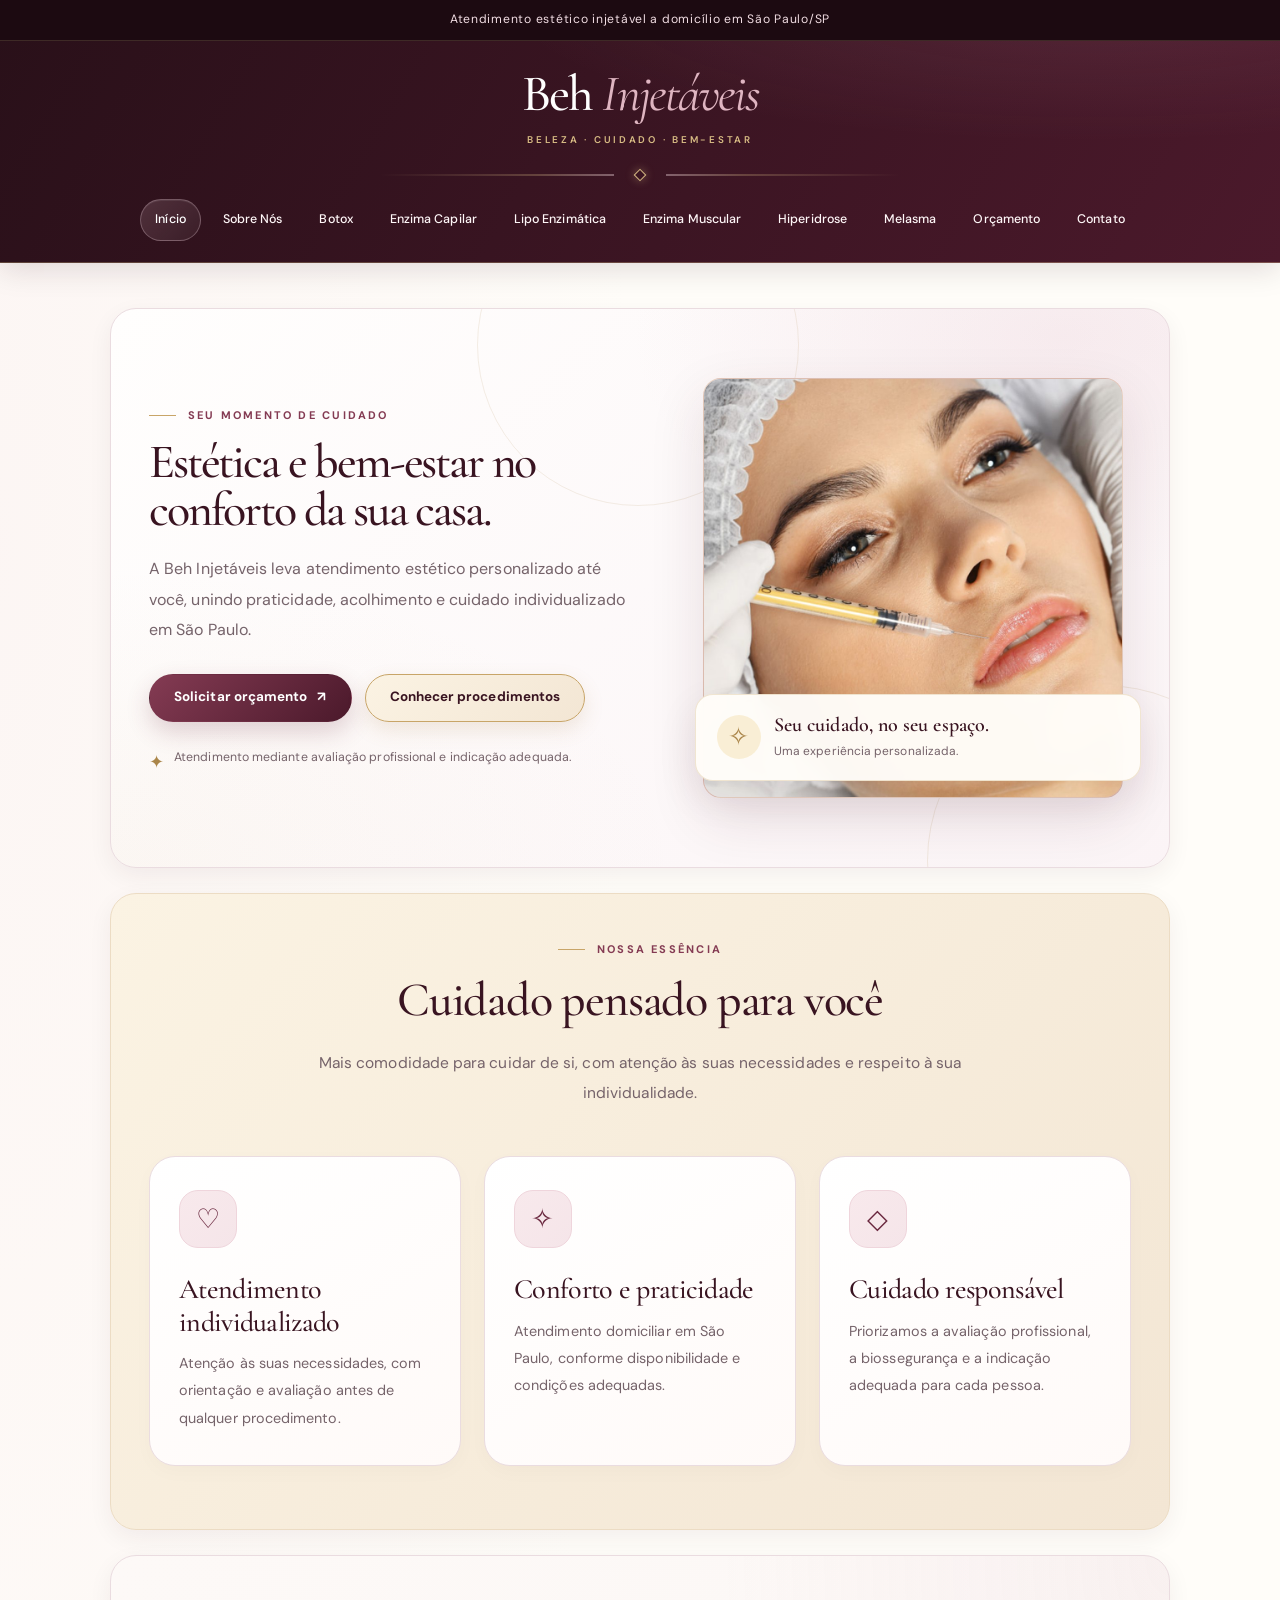
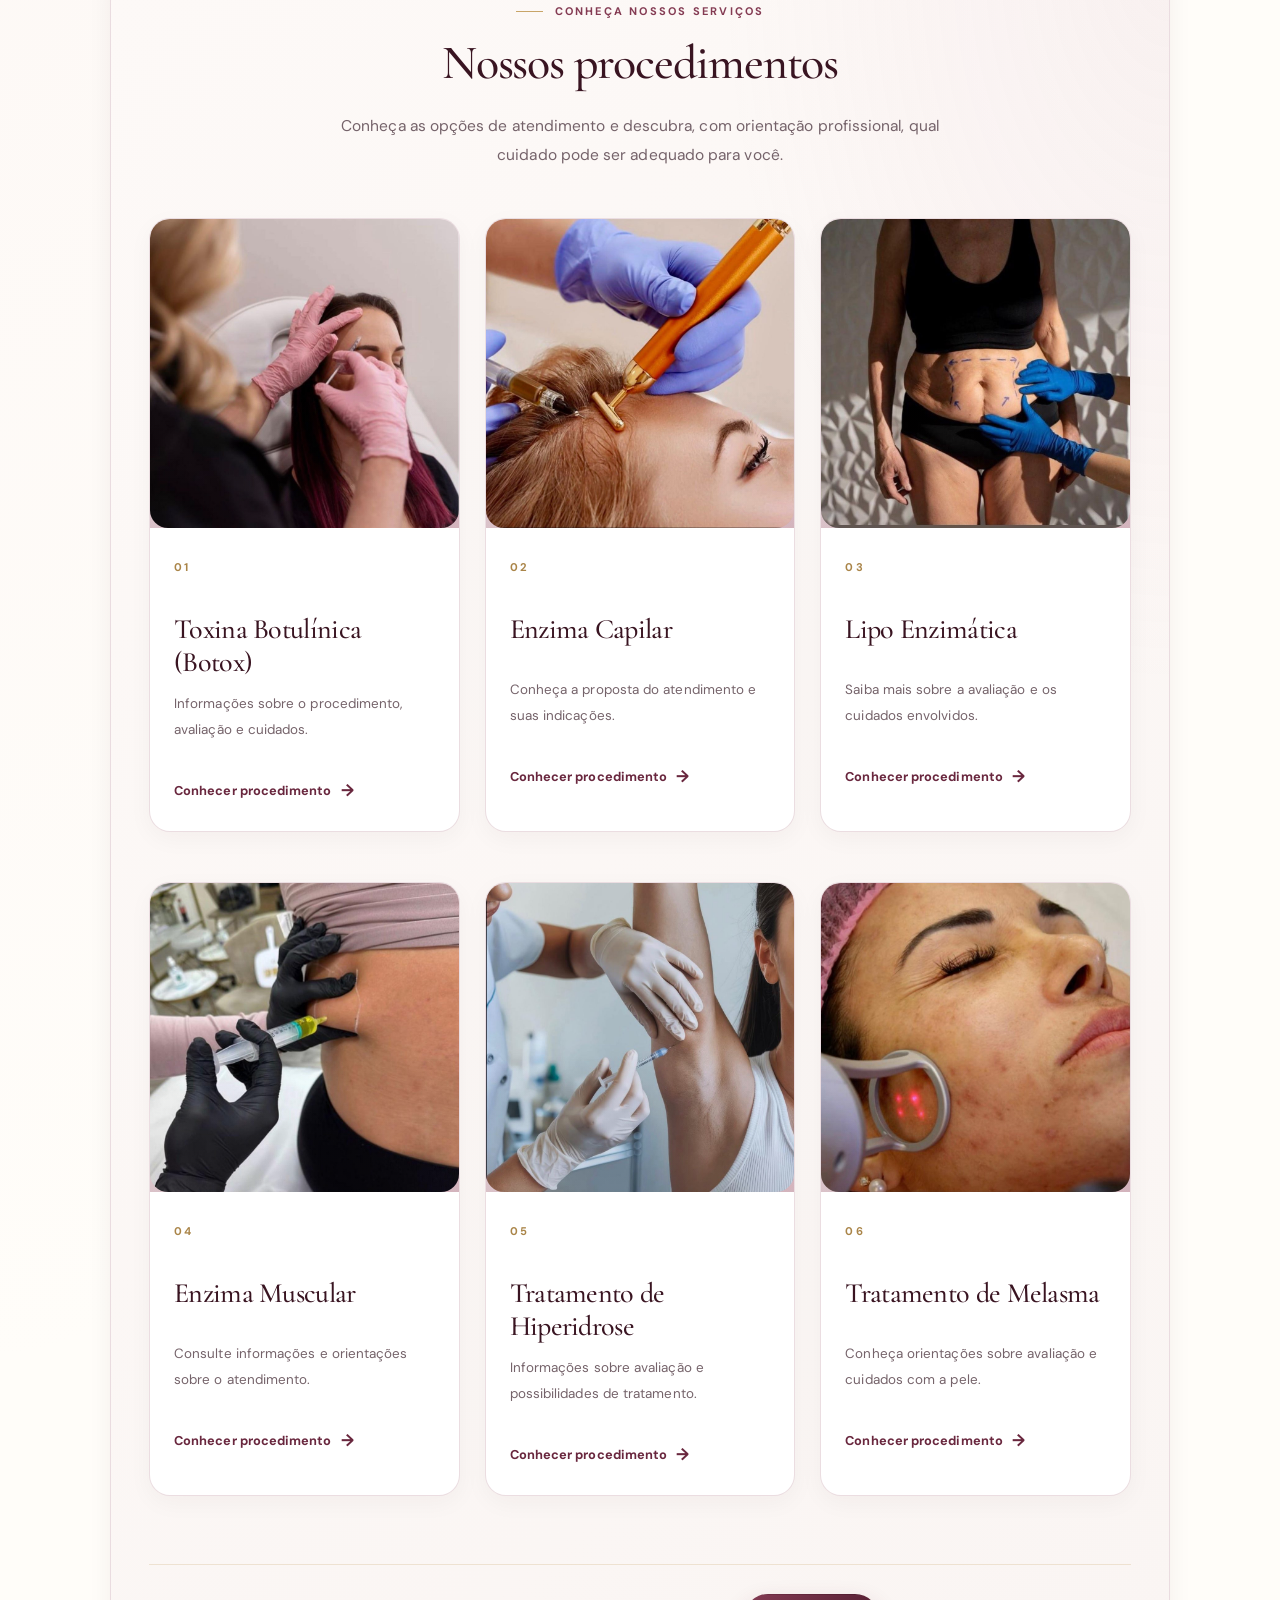
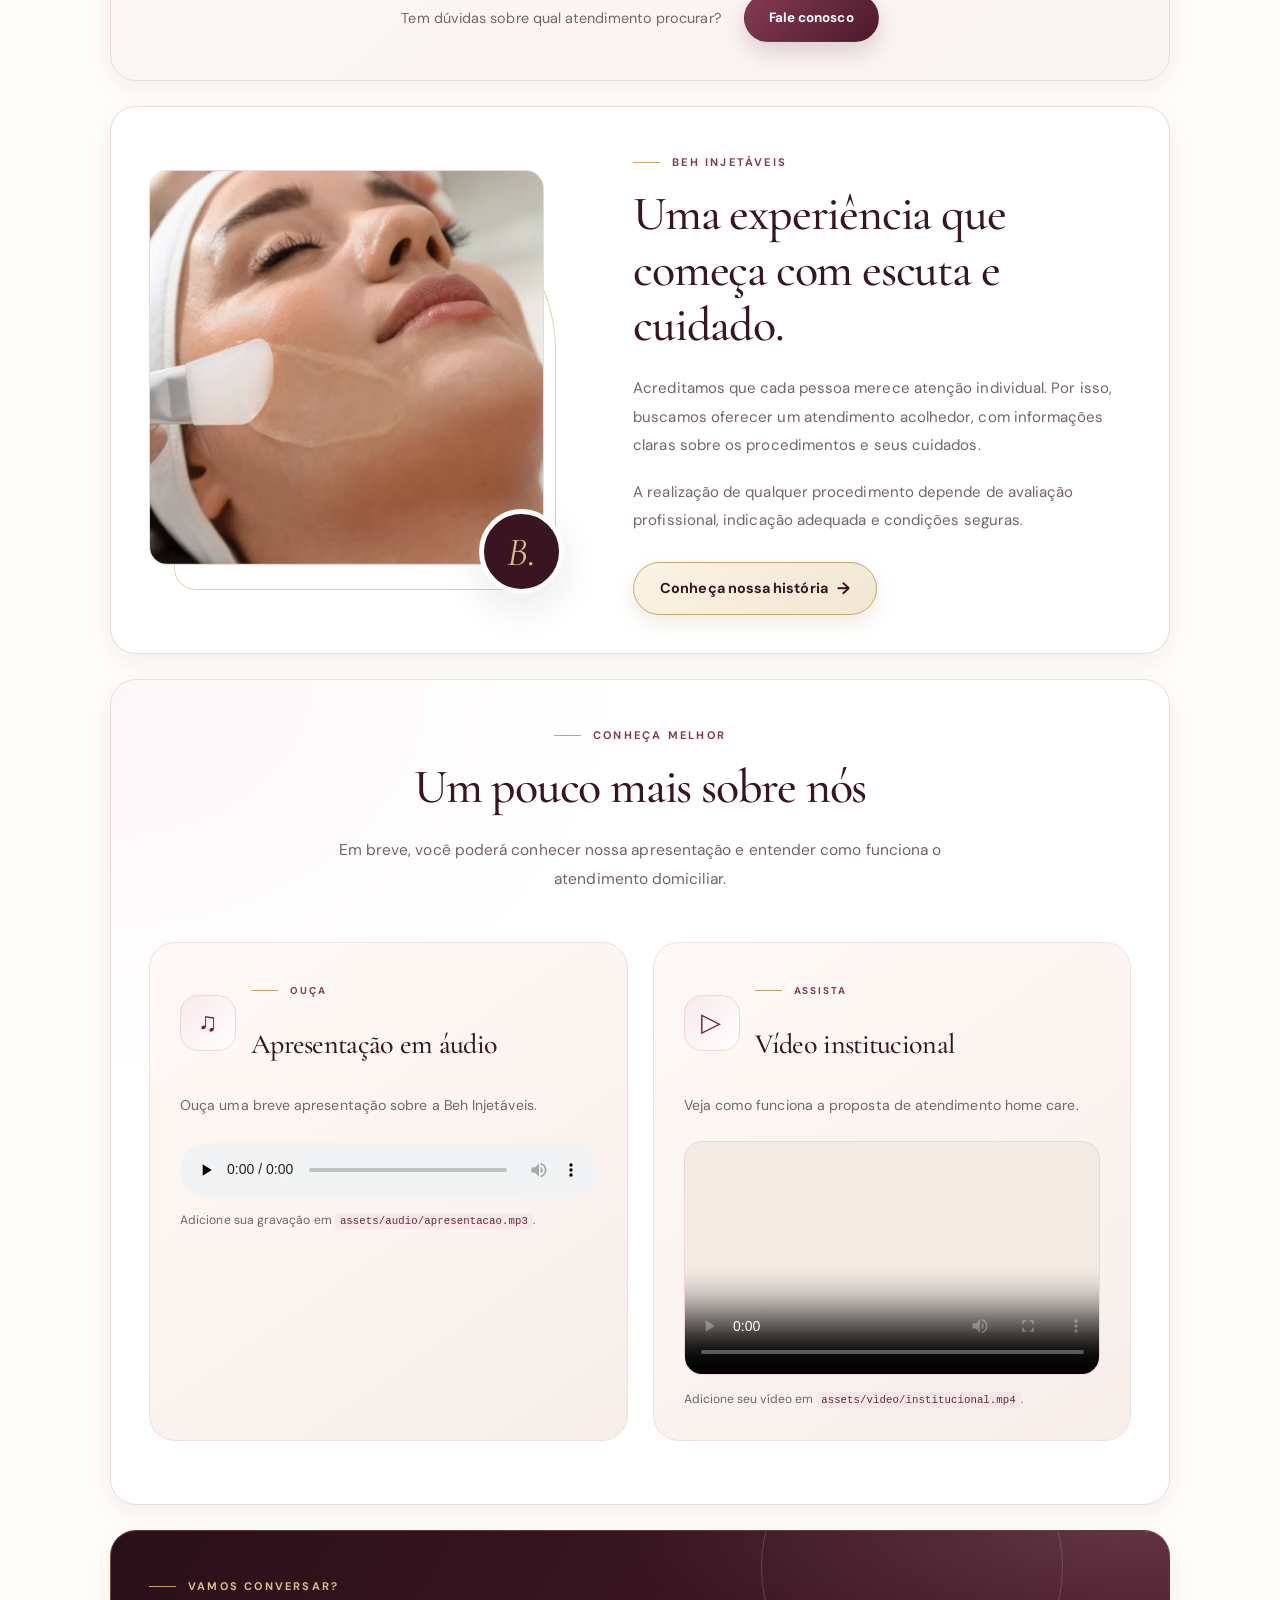
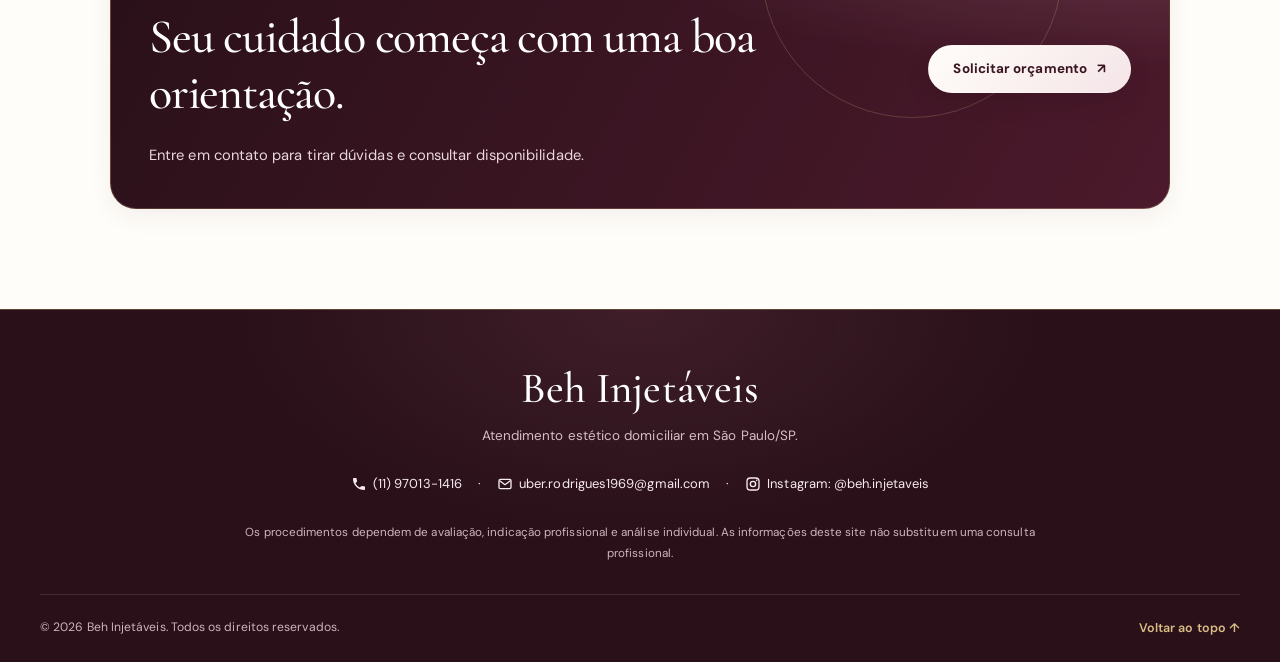
==== commit f65345a4: "Inverte as fotos de enzima capilar e troca a foto da página de enzima muscular Co-Authored-By: Claud" ====
--- a/index.html
+++ b/index.html
@@ -167,7 +167,7 @@
                 <article class="procedure-card">
                     <a class="procedure-image-link" href="paginas/enzima-capilar.html"
                         aria-label="Saiba mais sobre enzima capilar">
-                        <img src="assets/img/enzima-capilar.jpg" alt="Imagem ilustrativa de cuidado capilar"
+                        <img src="assets/img/enzima-capilar.jpg" alt="Aplicação de enzima capilar com aparelho de massagem no couro cabeludo"
                             loading="lazy" data-placeholder="true">
                     </a>
                     <div class="procedure-info">
